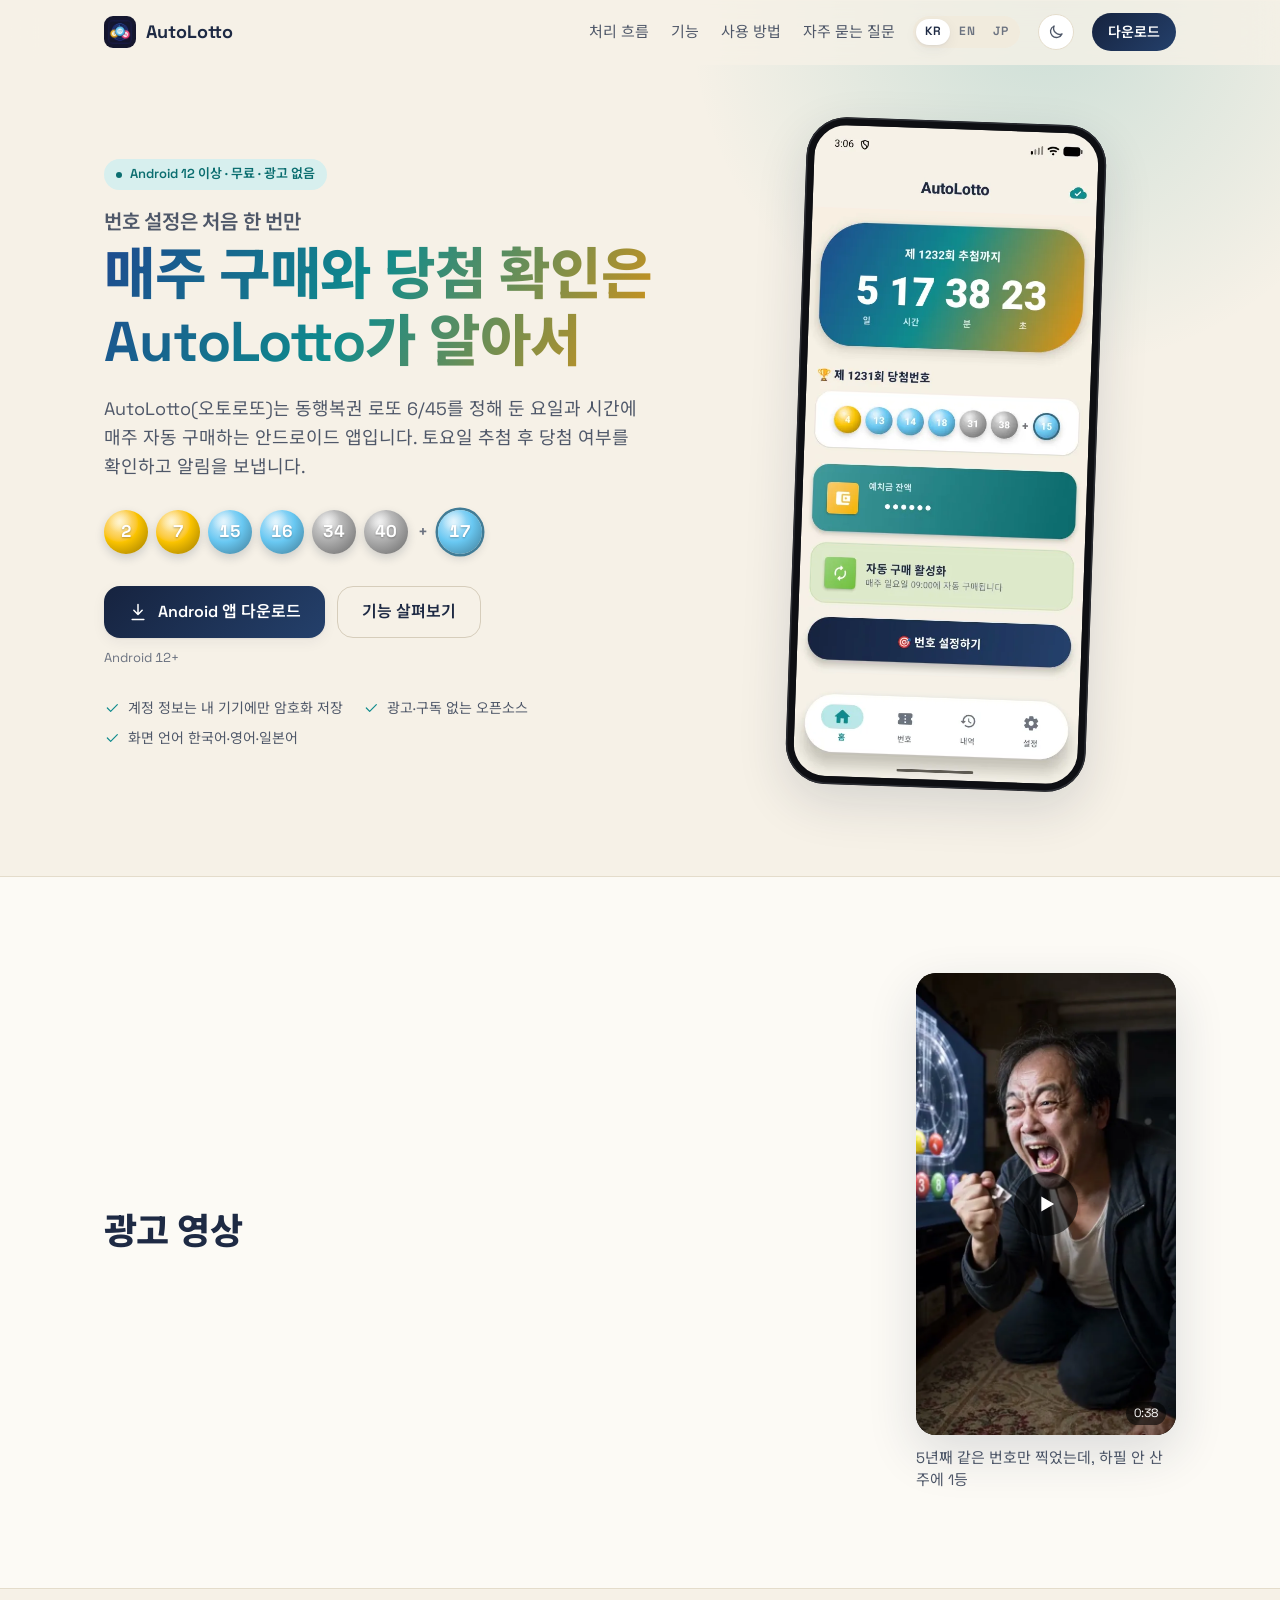
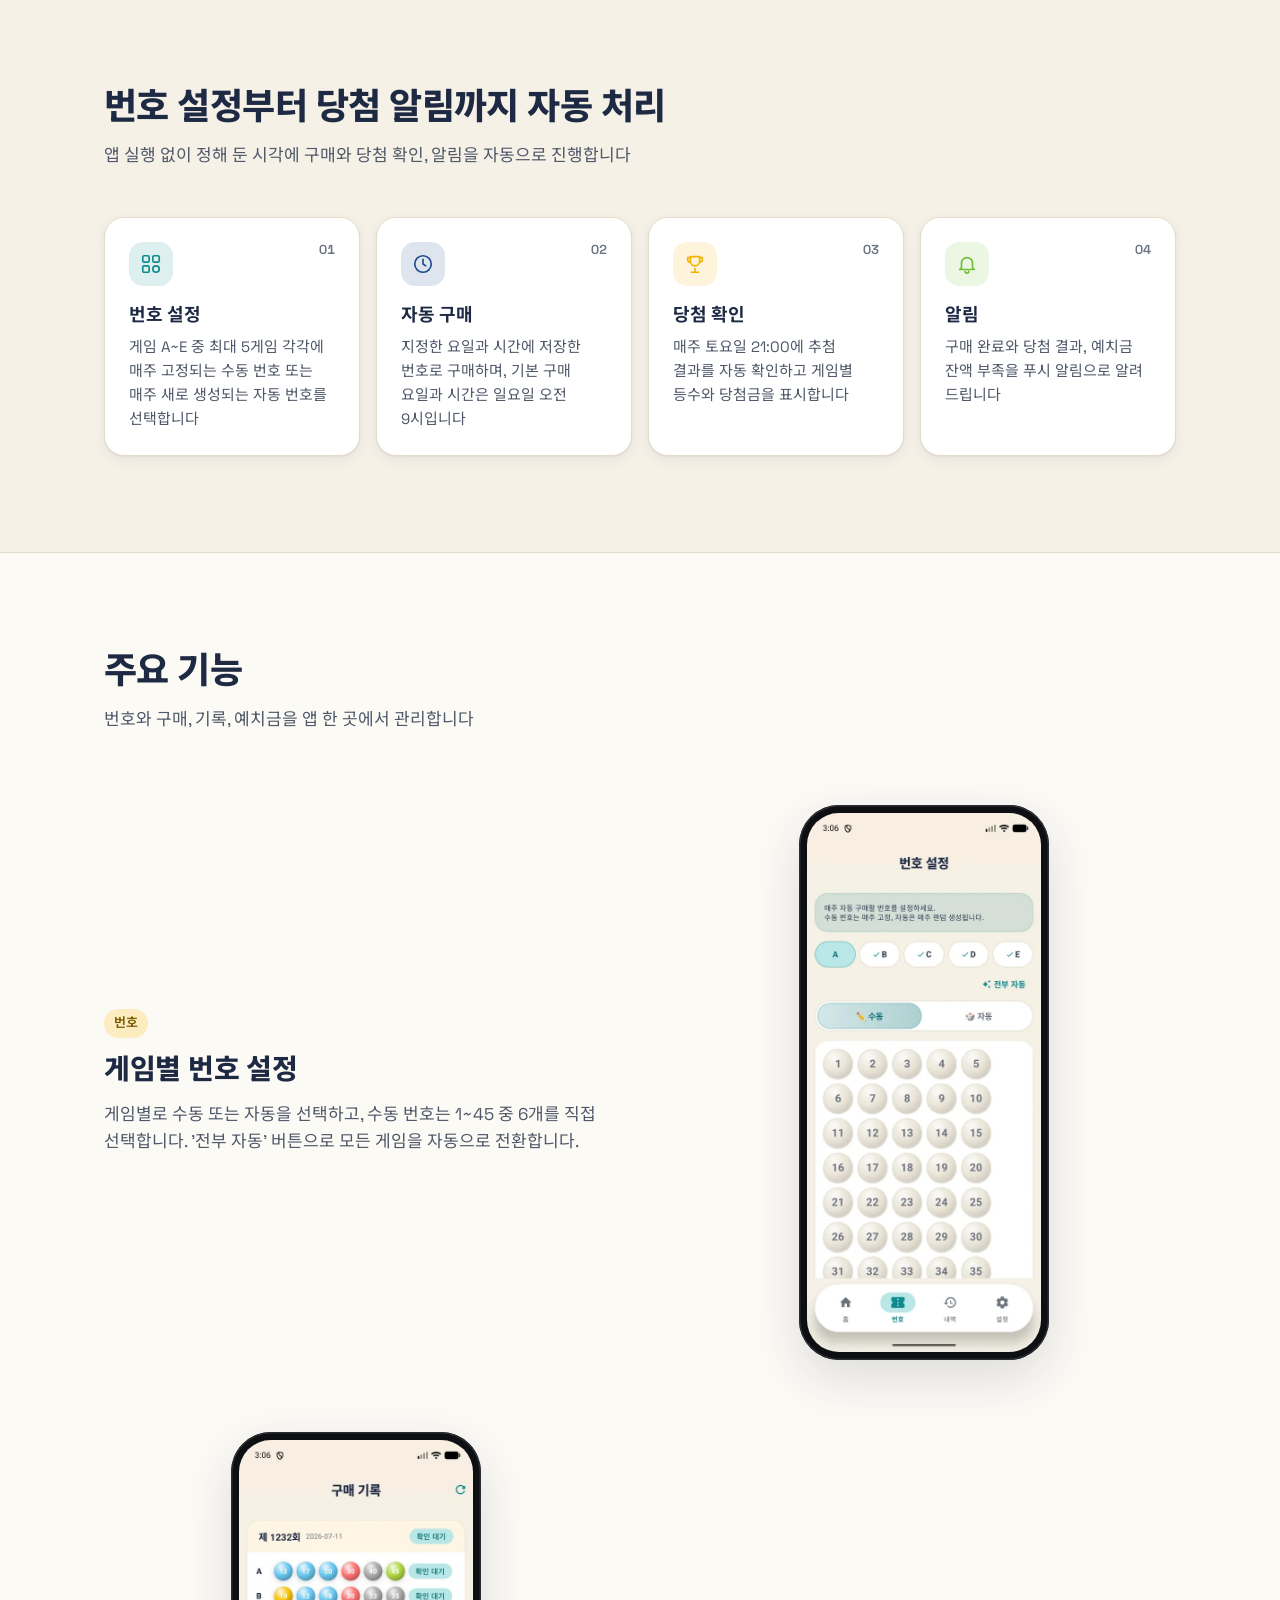
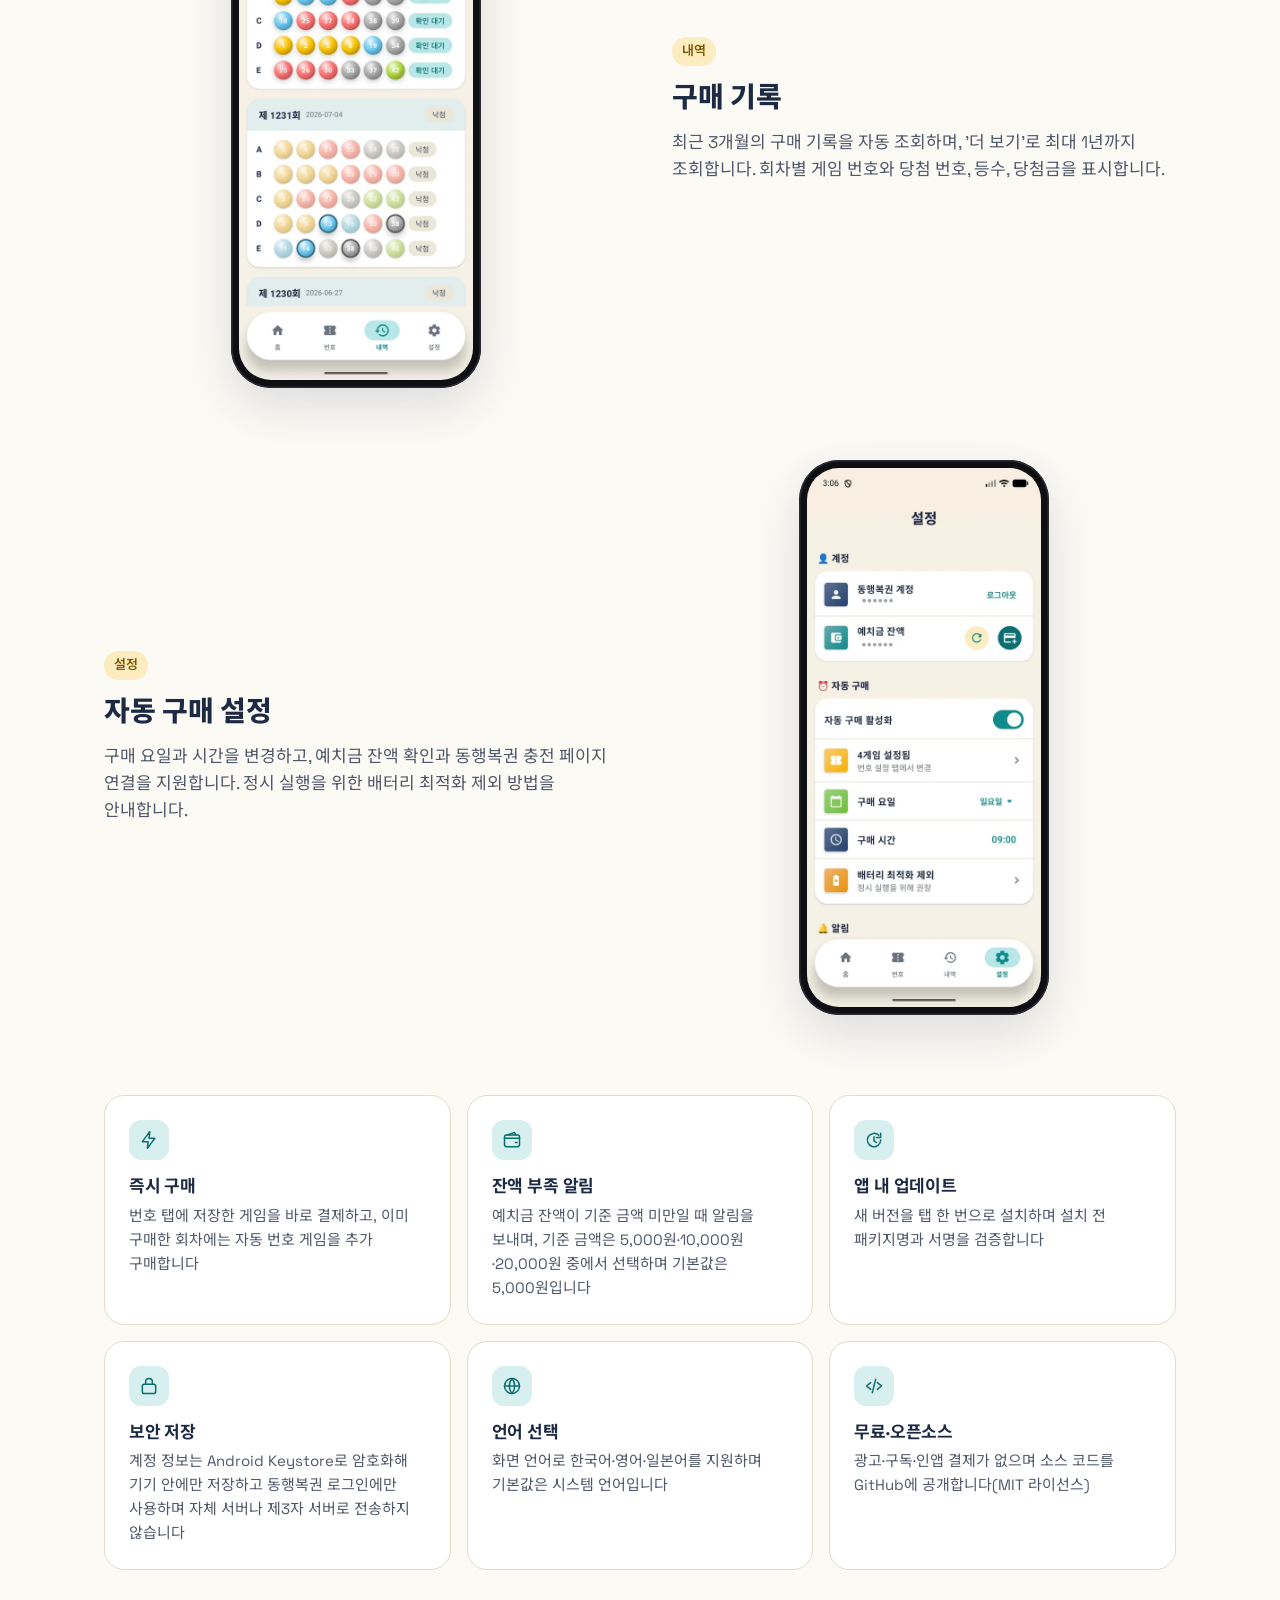
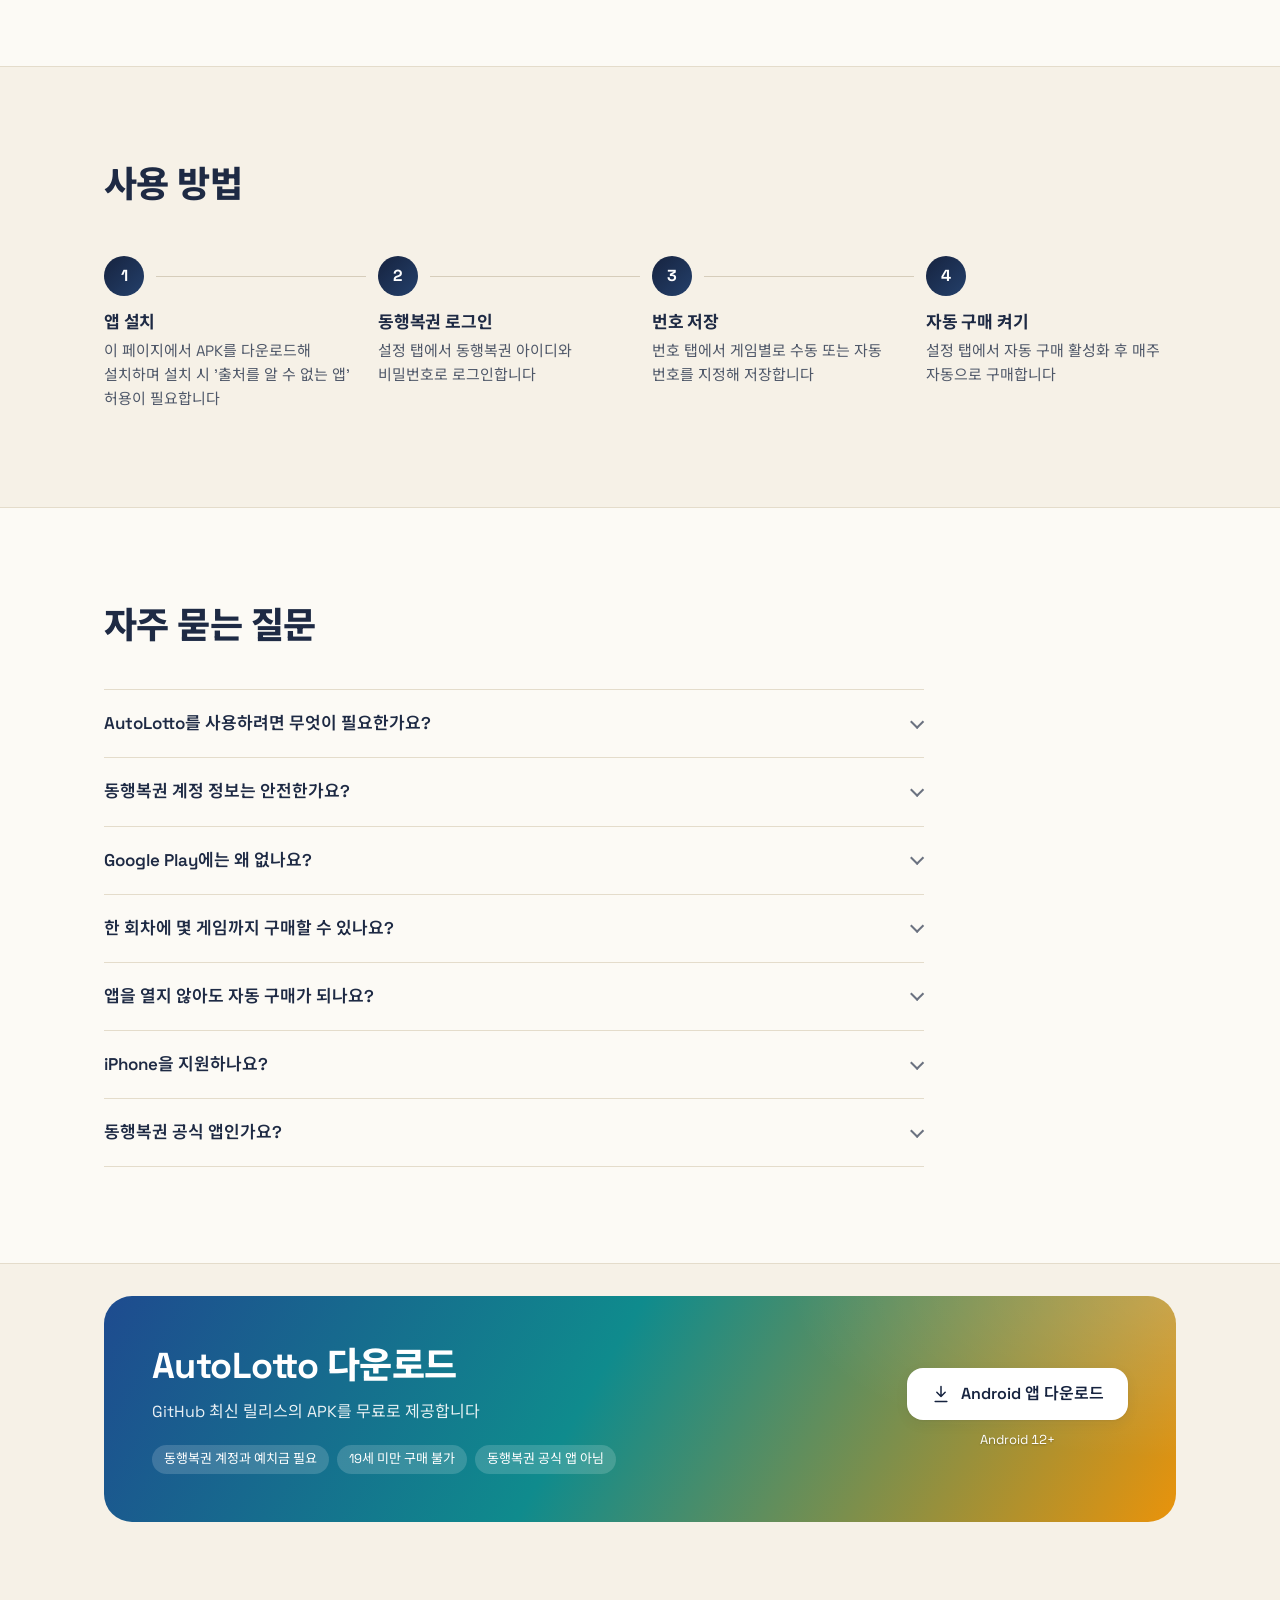
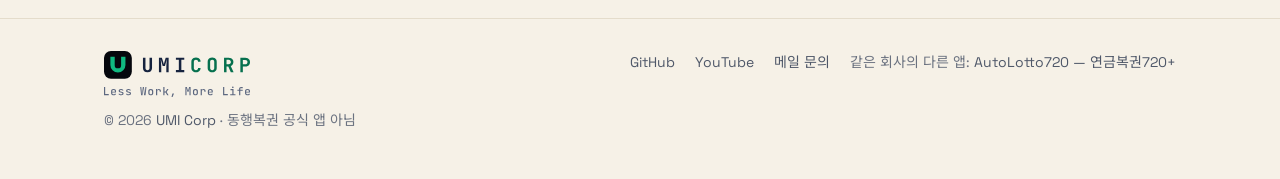
==== site/index.html @ 0e104bf2 "feat(site): 바닥글의 회사 로고를 슬로건이 아래에 있는 조합형으로 바꾼다 Co-Authored-By: Claude Fable 5.2 <noreply@anthropic.co" ====
<!doctype html>
<html lang="ko">
<head>
<meta charset="utf-8">
<meta name="viewport" content="width=device-width, initial-scale=1">
<title>AutoLotto | 로또 6/45 자동 구매·당첨 확인 안드로이드 앱</title>
<meta name="description" content="동행복권 로또 6/45를 지정한 요일과 시간에 매주 자동 구매하고 토요일 추첨 후 당첨 확인과 알림을 제공합니다. 최대 5게임의 번호를 수동·자동으로 설정하며, 계정 정보는 기기에 암호화해 저장합니다. 무료이며 광고가 없는 오픈소스 앱으로 Android 12 이상에서 사용할 수 있습니다">
<meta name="color-scheme" content="light dark">
<meta name="theme-color" media="(prefers-color-scheme: light)" content="#f6f1e7">
<meta name="theme-color" media="(prefers-color-scheme: dark)" content="#15161b">
<link rel="canonical" href="https://autolotto.umicorp.kr/">
<link rel="alternate" hreflang="ko" href="https://autolotto.umicorp.kr/">
<link rel="alternate" hreflang="en" href="https://autolotto.umicorp.kr/en/">
<link rel="alternate" hreflang="ja" href="https://autolotto.umicorp.kr/ja/">
<link rel="alternate" hreflang="x-default" href="https://autolotto.umicorp.kr/">
<meta property="og:locale:alternate" content="en_US">
<meta property="og:locale:alternate" content="ja_JP">
<meta property="og:type" content="website">
<meta property="og:title" content="AutoLotto | 로또 6/45 자동 구매·당첨 확인 안드로이드 앱">
<meta property="og:description" content="동행복권 로또 6/45를 지정한 요일과 시간에 매주 자동 구매하고 토요일 추첨 후 당첨 확인과 알림을 제공합니다. 최대 5게임의 번호를 수동·자동으로 설정하며, 계정 정보는 기기에 암호화해 저장합니다. 무료이며 광고가 없는 오픈소스 앱으로 Android 12 이상에서 사용할 수 있습니다">
<meta property="og:url" content="https://autolotto.umicorp.kr/">
<meta property="og:image" content="https://autolotto.umicorp.kr/assets/og.jpg">
<meta property="og:image:width" content="1200">
<meta property="og:image:height" content="630">
<meta property="og:site_name" content="AutoLotto">
<meta property="og:locale" content="ko_KR">
<meta name="twitter:card" content="summary_large_image">
<link rel="icon" type="image/png" sizes="48x48" href="assets/favicon-48.png">
<link rel="apple-touch-icon" href="assets/apple-touch-icon.png">
<script>
  // 첫 화면부터 테마를 맞춘다: 직접 고른 값 → 시스템 설정
  (function () {
    var t = null;
    try { t = localStorage.getItem('theme'); } catch (e) {}
    document.documentElement.dataset.theme = t || (matchMedia('(prefers-color-scheme: dark)').matches ? 'dark' : 'light');
    document.documentElement.classList.add('js');
  })();
</script>
<script async src="https://www.googletagmanager.com/gtag/js?id=G-Q2ZL599WPJ"></script>
<script>window.dataLayer=window.dataLayer||[];function gtag(){dataLayer.push(arguments);}gtag('js',new Date());gtag('config','G-Q2ZL599WPJ');</script>
<link rel="preload" href="assets/fonts/noto-sans-kr.woff2" as="font" type="font/woff2" crossorigin>
<link rel="preload" href="assets/fonts/space-grotesk.woff2" as="font" type="font/woff2" crossorigin>
<link rel="stylesheet" href="assets/site.css?v=20261111c">
<script defer src="assets/site.js"></script>
<script type="application/ld+json">
{
 "@context": "https://schema.org",
 "@graph": [
  {
   "@type": "Organization",
   "@id": "https://autolotto.umicorp.kr/#org",
   "name": "UMI Corp",
   "url": "https://umicorp.kr",
   "email": "contact@umicorp.kr",
   "sameAs": [
    "https://www.youtube.com/@UmiCorp",
    "https://github.com/umi-corp"
   ]
  },
  {
   "@type": "WebSite",
   "@id": "https://autolotto.umicorp.kr/#site",
   "url": "https://autolotto.umicorp.kr/",
   "name": "AutoLotto",
   "inLanguage": [
    "ko",
    "en",
    "ja"
   ],
   "publisher": {
    "@id": "https://autolotto.umicorp.kr/#org"
   }
  },
  {
   "@type": "MobileApplication",
   "@id": "https://autolotto.umicorp.kr/#app",
   "name": "AutoLotto",
   "alternateName": "오토로또",
   "operatingSystem": "Android 12+",
   "applicationCategory": "UtilitiesApplication",
   "description": "동행복권 로또 6/45를 지정한 요일과 시간에 매주 자동 구매하고 토요일 추첨 후 당첨 확인과 알림을 제공합니다. 최대 5게임의 번호를 수동·자동으로 설정하며, 계정 정보는 기기에 암호화해 저장합니다. 무료이며 광고가 없는 오픈소스 앱으로 Android 12 이상에서 사용할 수 있습니다",
   "url": "https://autolotto.umicorp.kr/",
   "installUrl": "https://github.com/umi-corp/autolotto/releases/latest",
   "downloadUrl": "https://github.com/umi-corp/autolotto/releases/latest",
   "image": "https://autolotto.umicorp.kr/assets/icon-512.png",
   "screenshot": [
    "https://autolotto.umicorp.kr/assets/shots/home.webp",
    "https://autolotto.umicorp.kr/assets/shots/numbers.webp",
    "https://autolotto.umicorp.kr/assets/shots/history.webp",
    "https://autolotto.umicorp.kr/assets/shots/settings.webp"
   ],
   "offers": {
    "@type": "Offer",
    "price": "0",
    "priceCurrency": "KRW"
   },
   "author": {
    "@id": "https://autolotto.umicorp.kr/#org"
   },
   "inLanguage": "ko",
   "license": "https://github.com/umi-corp/autolotto/blob/main/LICENSE",
   "featureList": [
    "자동 구매",
    "당첨 확인",
    "즉시 구매",
    "잔액 부족 알림",
    "구매 기록",
    "보안 저장"
   ]
  },
  {
   "@type": "FAQPage",
   "@id": "https://autolotto.umicorp.kr/#faq",
   "inLanguage": "ko",
   "mainEntity": [
    {
     "@type": "Question",
     "name": "AutoLotto를 사용하려면 무엇이 필요한가요?",
     "acceptedAnswer": {
      "@type": "Answer",
      "text": "동행복권(dhlottery.co.kr) 회원 계정과 구매 금액만큼의 예치금이 필요합니다. 예치금은 동행복권 홈페이지에서 충전하며 앱에서 충전 페이지로 이동할 수 있습니다."
     }
    },
    {
     "@type": "Question",
     "name": "동행복권 계정 정보는 안전한가요?",
     "acceptedAnswer": {
      "@type": "Answer",
      "text": "계정 정보는 Android Keystore로 암호화해 기기 안에만 저장하며 동행복권 로그인에만 사용합니다. 자체 서버는 없습니다. GitHub에 공개된 소스 코드에서 확인할 수 있습니다."
     }
    },
    {
     "@type": "Question",
     "name": "Google Play에는 왜 없나요?",
     "acceptedAnswer": {
      "@type": "Answer",
      "text": "Google Play 도박 정책상 복권 구매 앱을 등록할 수 없습니다. APK는 GitHub 릴리스로 배포하며 새 버전은 앱 안에서 업데이트할 수 있습니다."
     }
    },
    {
     "@type": "Question",
     "name": "한 회차에 몇 게임까지 구매할 수 있나요?",
     "acceptedAnswer": {
      "@type": "Answer",
      "text": "동행복권 온라인 구매 한도는 회차당 5게임(5,000원)입니다. 동행복권 서버가 한도 초과 여부를 판정하며, 초과 시 앱에 동행복권 오류 메시지를 그대로 표시합니다."
     }
    },
    {
     "@type": "Question",
     "name": "앱을 열지 않아도 자동 구매가 되나요?",
     "acceptedAnswer": {
      "@type": "Answer",
      "text": "인터넷 연결 시 앱 실행 없이 지정 시각에 자동 구매합니다. 정시 실행을 위해 배터리 최적화 제외를 권장합니다."
     }
    },
    {
     "@type": "Question",
     "name": "iPhone을 지원하나요?",
     "acceptedAnswer": {
      "@type": "Answer",
      "text": "Android 12 이상 전용이며 iPhone 앱은 없습니다."
     }
    },
    {
     "@type": "Question",
     "name": "동행복권 공식 앱인가요?",
     "acceptedAnswer": {
      "@type": "Answer",
      "text": "UMI Corp에서 개발한 앱으로 동행복권 공식 앱이 아니며, 사용에 따른 책임은 사용자에게 있습니다. 19세 미만은 복권을 구매할 수 없습니다."
     }
    }
   ]
  },
  {
   "@type": "VideoObject",
   "name": "5년째 같은 번호만 찍었는데, 하필 안 산 주에 1등",
   "description": "AutoLotto는 설정 한 번이면 매주 자동으로 구매합니다.",
   "thumbnailUrl": [
    "https://autolotto.umicorp.kr/assets/videos/ep1.webp",
    "https://i.ytimg.com/vi/zzEi7yMfTvY/oardefault.jpg"
   ],
   "uploadDate": "2026-08-04T10:37:48-07:00",
   "duration": "PT38S",
   "contentUrl": "https://www.youtube.com/shorts/zzEi7yMfTvY",
   "embedUrl": "https://www.youtube-nocookie.com/embed/zzEi7yMfTvY",
   "publisher": {
    "@id": "https://autolotto.umicorp.kr/#org"
   }
  }
 ]
}
</script>
</head>
<body>
<a class="skip" href="#main">본문 바로가기</a>
<header class="site-nav">
  <nav class="wrap nav" aria-label="AutoLotto">
    <a class="brand" href=""><img src="assets/icon-160.webp" alt="" width="32" height="32"><span>AutoLotto</span></a>
    <div class="nav-right">
      <div class="nav-links">
        <a href="#flow">처리 흐름</a>
        <a href="#features">기능</a>
        <a href="#how">사용 방법</a>
        <a href="#faq">자주 묻는 질문</a>
      </div>
      <div class="lang-switch" role="group" aria-label="언어"><a href="" lang="ko" hreflang="ko" aria-current="page">KR</a><a href="en/" lang="en" hreflang="en">EN</a><a href="ja/" lang="ja" hreflang="ja">JP</a></div>
      <button class="icon-btn theme-btn" type="button" data-theme-toggle aria-label="밝은 테마·어두운 테마 전환">
        <svg class="moon" viewBox="0 0 24 24" fill="none" stroke="currentColor" stroke-width="1.8" stroke-linecap="round" stroke-linejoin="round" aria-hidden="true"><path d="M20 14.5A8 8 0 0 1 9.5 4a8 8 0 1 0 10.5 10.5z"/></svg>
        <svg class="sun" viewBox="0 0 24 24" fill="none" stroke="currentColor" stroke-width="1.8" stroke-linecap="round" aria-hidden="true"><circle cx="12" cy="12" r="4"/><path d="M12 2v2M12 20v2M2 12h2M20 12h2M4.9 4.9l1.4 1.4M17.7 17.7l1.4 1.4M4.9 19.1l1.4-1.4M17.7 6.3l1.4-1.4"/></svg>
      </button>
      <a class="nav-cta" href="#download">다운로드</a>
    </div>
  </nav>
</header>

<main id="main">
  <section class="hero">
    <div class="wrap hero-grid">
      <div>
        <span class="badge">Android 12 이상 · 무료 · 광고 없음</span>
        <h1 class="headline"><span class="l1">번호 설정은 처음 한 번만</span><span class="l2">매주 구매와 당첨 확인은 AutoLotto가 알아서</span></h1>
        <p class="lead">AutoLotto(오토로또)는 동행복권 로또 6/45를 정해 둔 요일과 시간에 매주 자동 구매하는 안드로이드 앱입니다. 토요일 추첨 후 당첨 여부를 확인하고 알림을 보냅니다.</p>
        <ul class="balls" data-balls aria-hidden="true"><li style="--i:0"><span class="ball" data-b="1">7</span></li><li style="--i:1"><span class="ball" data-b="2">14</span></li><li style="--i:2"><span class="ball" data-b="3">22</span></li><li style="--i:3"><span class="ball" data-b="3">29</span></li><li style="--i:4"><span class="ball" data-b="4">37</span></li><li style="--i:5"><span class="ball" data-b="5">41</span></li><li class="plus" style="--i:6">+</li><li style="--i:7"><span class="ball bonus" data-b="2">16</span></li></ul>
        <div class="hero-actions">
          <div class="hero-dl"><a class="btn btn-cta" href="https://github.com/umi-corp/autolotto/releases/latest" data-apk><svg class="icon" viewBox="0 0 24 24" aria-hidden="true"><path d="M12 3v12M7 10l5 5 5-5M5 21h14"/></svg>Android 앱 다운로드</a><span class="apk-meta" data-apk-meta>Android 12+</span></div>
          <a class="btn btn-ghost" href="#flow">기능 살펴보기</a>
        </div>
        <ul class="points"><li><svg class="icon" viewBox="0 0 24 24" aria-hidden="true"><path d="M5 12l5 5L20 7"/></svg>계정 정보는 내 기기에만 암호화 저장</li><li><svg class="icon" viewBox="0 0 24 24" aria-hidden="true"><path d="M5 12l5 5L20 7"/></svg>광고·구독 없는 오픈소스</li><li><svg class="icon" viewBox="0 0 24 24" aria-hidden="true"><path d="M5 12l5 5L20 7"/></svg>화면 언어 한국어·영어·일본어</li></ul>
      </div>
      <div class="hero-media"><div class="phone"><img src="assets/shots/home.webp" alt="AutoLotto 홈 화면: 다음 회차 추첨까지 남은 시간, 지난 회차 당첨 번호, 예치금 잔액, 자동 구매 상태" width="540" height="1200" fetchpriority="high" decoding="async"></div></div>
    </div>
  </section>

  <section class="band alt" id="video" aria-labelledby="video-title">
    <div class="wrap videos">
      <div>
        <h2 class="band-title" id="video-title">광고 영상</h2>
      </div>
      <ul class="video-list">
        <li>
          <a class="video" href="https://www.youtube.com/shorts/zzEi7yMfTvY" data-yt="zzEi7yMfTvY" data-close="닫기" aria-label="광고 영상 재생: 5년째 같은 번호만 찍었는데, 하필 안 산 주에 1등">
            <img src="assets/videos/ep1.webp" alt="" width="540" height="960" loading="lazy" decoding="async">
            <span class="video-play" aria-hidden="true"><svg viewBox="0 0 24 24"><path d="M8 5.5v13l11-6.5z"/></svg></span>
            <span class="video-len" aria-hidden="true">0:38</span>
          </a>
          <p>5년째 같은 번호만 찍었는데, 하필 안 산 주에 1등</p>
        </li>
      </ul>
    </div>
  </section>

  <section class="band" id="flow" aria-labelledby="flow-title">
    <div class="wrap">
      <h2 class="band-title" id="flow-title">번호 설정부터 당첨 알림까지 자동 처리</h2>
      <p class="band-desc">앱 실행 없이 정해 둔 시각에 구매와 당첨 확인, 알림을 자동으로 진행합니다</p>
      <ol class="stages"><li class="stage"><span class="stage-ic"><svg class="icon" viewBox="0 0 24 24" aria-hidden="true"><rect x="3" y="3" width="7" height="7" rx="1.5"/><rect x="14" y="3" width="7" height="7" rx="1.5"/><rect x="3" y="14" width="7" height="7" rx="1.5"/><circle cx="17.5" cy="17.5" r="3.5"/></svg></span><span class="stage-n">01</span><h3>번호 설정</h3><p>게임 A~E 중 최대 5게임 각각에 매주 고정되는 수동 번호 또는 매주 새로 생성되는 자동 번호를 선택합니다</p></li><li class="stage"><span class="stage-ic"><svg class="icon" viewBox="0 0 24 24" aria-hidden="true"><circle cx="12" cy="12" r="9"/><path d="M12 7v5l3 2"/></svg></span><span class="stage-n">02</span><h3>자동 구매</h3><p>지정한 요일과 시간에 저장한 번호로 구매하며, 기본 구매 요일과 시간은 일요일 오전 9시입니다</p></li><li class="stage"><span class="stage-ic"><svg class="icon" viewBox="0 0 24 24" aria-hidden="true"><path d="M8 21h8M12 17v4M7 4h10v5a5 5 0 0 1-10 0V4z"/><path d="M17 5h3v2a3 3 0 0 1-3 3M7 5H4v2a3 3 0 0 0 3 3"/></svg></span><span class="stage-n">03</span><h3>당첨 확인</h3><p>매주 토요일 21:00에 추첨 결과를 자동 확인하고 게임별 등수와 당첨금을 표시합니다</p></li><li class="stage"><span class="stage-ic"><svg class="icon" viewBox="0 0 24 24" aria-hidden="true"><path d="M6 16V11a6 6 0 0 1 12 0v5l2 2H4l2-2z"/><path d="M10 20a2 2 0 0 0 4 0"/></svg></span><span class="stage-n">04</span><h3>알림</h3><p>구매 완료와 당첨 결과, 예치금 잔액 부족을 푸시 알림으로 알려 드립니다</p></li></ol>
    </div>
  </section>

  <section class="band alt" id="features" aria-labelledby="features-title">
    <div class="wrap">
      <h2 class="band-title" id="features-title">주요 기능</h2>
      <p class="band-desc">번호와 구매, 기록, 예치금을 앱 한 곳에서 관리합니다</p>
      <div class="feature">
        <div>
          <span class="feature-tag">번호</span>
          <h3>게임별 번호 설정</h3>
          <p>게임별로 수동 또는 자동을 선택하고, 수동 번호는 1~45 중 6개를 직접 선택합니다. '전부 자동' 버튼으로 모든 게임을 자동으로 전환합니다.</p>
        </div>
        <div class="feature-media"><div class="phone"><img src="assets/shots/numbers.webp" alt="번호 설정 화면: 게임 A~E 선택, 수동·자동 전환, 1~45 번호 공" width="540" height="1200" loading="lazy" decoding="async"></div></div>
      </div>
      <div class="feature rev">
        <div>
          <span class="feature-tag">내역</span>
          <h3>구매 기록</h3>
          <p>최근 3개월의 구매 기록을 자동 조회하며, '더 보기'로 최대 1년까지 조회합니다. 회차별 게임 번호와 당첨 번호, 등수, 당첨금을 표시합니다.</p>
        </div>
        <div class="feature-media"><div class="phone"><img src="assets/shots/history.webp" alt="구매 기록 화면: 회차별 게임 번호와 당첨 여부" width="540" height="1200" loading="lazy" decoding="async"></div></div>
      </div>
      <div class="feature">
        <div>
          <span class="feature-tag">설정</span>
          <h3>자동 구매 설정</h3>
          <p>구매 요일과 시간을 변경하고, 예치금 잔액 확인과 동행복권 충전 페이지 연결을 지원합니다. 정시 실행을 위한 배터리 최적화 제외 방법을 안내합니다.</p>
        </div>
        <div class="feature-media"><div class="phone"><img src="assets/shots/settings.webp" alt="설정 화면: 동행복권 계정, 예치금 잔액, 자동 구매 요일과 시간" width="540" height="1200" loading="lazy" decoding="async"></div></div>
      </div>
      <ul class="cards"><li class="card"><span class="card-ic"><svg class="icon" viewBox="0 0 24 24" aria-hidden="true"><path d="M13 2L4 14h7l-1 8 9-12h-7l1-8z"/></svg></span><h3>즉시 구매</h3><p>번호 탭에 저장한 게임을 바로 결제하고, 이미 구매한 회차에는 자동 번호 게임을 추가 구매합니다</p></li><li class="card"><span class="card-ic"><svg class="icon" viewBox="0 0 24 24" aria-hidden="true"><rect x="3" y="6" width="18" height="14" rx="2.5"/><path d="M3 10h18M16 15h2"/><path d="M6 6l9-3 1.5 3"/></svg></span><h3>잔액 부족 알림</h3><p>예치금 잔액이 기준 금액 미만일 때 알림을 보내며, 기준 금액은 5,000원·10,000원·20,000원 중에서 선택하며 기본값은 5,000원입니다</p></li><li class="card"><span class="card-ic"><svg class="icon" viewBox="0 0 24 24" aria-hidden="true"><path d="M20 12a8 8 0 1 1-2.3-5.6"/><path d="M20 4v5h-5"/><path d="M12 8v5l3 2"/></svg></span><h3>앱 내 업데이트</h3><p>새 버전을 탭 한 번으로 설치하며 설치 전 패키지명과 서명을 검증합니다</p></li><li class="card"><span class="card-ic"><svg class="icon" viewBox="0 0 24 24" aria-hidden="true"><rect x="4" y="10" width="16" height="11" rx="2.5"/><path d="M8 10V7a4 4 0 0 1 8 0v3"/></svg></span><h3>보안 저장</h3><p>계정 정보는 Android Keystore로 암호화해 기기 안에만 저장하고 동행복권 로그인에만 사용하며 자체 서버나 제3자 서버로 전송하지 않습니다</p></li><li class="card"><span class="card-ic"><svg class="icon" viewBox="0 0 24 24" aria-hidden="true"><circle cx="12" cy="12" r="9"/><path d="M3 12h18M12 3a14 14 0 0 1 0 18M12 3a14 14 0 0 0 0 18"/></svg></span><h3>언어 선택</h3><p>화면 언어로 한국어·영어·일본어를 지원하며 기본값은 시스템 언어입니다</p></li><li class="card"><span class="card-ic"><svg class="icon" viewBox="0 0 24 24" aria-hidden="true"><path d="M8 8l-5 4 5 4M16 8l5 4-5 4M14 4l-4 16"/></svg></span><h3>무료·오픈소스</h3><p>광고·구독·인앱 결제가 없으며 소스 코드를 GitHub에 공개합니다(MIT 라이선스)</p></li></ul>
    </div>
  </section>

  <section class="band" id="how" aria-labelledby="how-title">
    <div class="wrap">
      <h2 class="band-title" id="how-title">사용 방법</h2>
      <ol class="steps"><li class="step" data-n="1"><h3>앱 설치</h3><p>이 페이지에서 APK를 다운로드해 설치하며 설치 시 '출처를 알 수 없는 앱' 허용이 필요합니다</p></li><li class="step" data-n="2"><h3>동행복권 로그인</h3><p>설정 탭에서 동행복권 아이디와 비밀번호로 로그인합니다</p></li><li class="step" data-n="3"><h3>번호 저장</h3><p>번호 탭에서 게임별로 수동 또는 자동 번호를 지정해 저장합니다</p></li><li class="step" data-n="4"><h3>자동 구매 켜기</h3><p>설정 탭에서 자동 구매 활성화 후 매주 자동으로 구매합니다</p></li></ol>
    </div>
  </section>

  <section class="band alt" id="faq" aria-labelledby="faq-title">
    <div class="wrap">
      <h2 class="band-title" id="faq-title">자주 묻는 질문</h2>
      <div class="faq"><details><summary>AutoLotto를 사용하려면 무엇이 필요한가요?</summary><p>동행복권(dhlottery.co.kr) 회원 계정과 구매 금액만큼의 예치금이 필요합니다. 예치금은 동행복권 홈페이지에서 충전하며 앱에서 충전 페이지로 이동할 수 있습니다.</p></details><details><summary>동행복권 계정 정보는 안전한가요?</summary><p>계정 정보는 Android Keystore로 암호화해 기기 안에만 저장하며 동행복권 로그인에만 사용합니다. 자체 서버는 없습니다. GitHub에 공개된 소스 코드에서 확인할 수 있습니다.</p></details><details><summary>Google Play에는 왜 없나요?</summary><p>Google Play 도박 정책상 복권 구매 앱을 등록할 수 없습니다. APK는 GitHub 릴리스로 배포하며 새 버전은 앱 안에서 업데이트할 수 있습니다.</p></details><details><summary>한 회차에 몇 게임까지 구매할 수 있나요?</summary><p>동행복권 온라인 구매 한도는 회차당 5게임(5,000원)입니다. 동행복권 서버가 한도 초과 여부를 판정하며, 초과 시 앱에 동행복권 오류 메시지를 그대로 표시합니다.</p></details><details><summary>앱을 열지 않아도 자동 구매가 되나요?</summary><p>인터넷 연결 시 앱 실행 없이 지정 시각에 자동 구매합니다. 정시 실행을 위해 배터리 최적화 제외를 권장합니다.</p></details><details><summary>iPhone을 지원하나요?</summary><p>Android 12 이상 전용이며 iPhone 앱은 없습니다.</p></details><details><summary>동행복권 공식 앱인가요?</summary><p>UMI Corp에서 개발한 앱으로 동행복권 공식 앱이 아니며, 사용에 따른 책임은 사용자에게 있습니다. 19세 미만은 복권을 구매할 수 없습니다.</p></details></div>
    </div>
  </section>

  <section class="outro" id="download" aria-labelledby="dl-title">
    <div class="wrap">
      <div class="outro-card">
        <div>
          <h2 class="band-title" id="dl-title">AutoLotto 다운로드</h2>
          <p class="outro-desc">GitHub 최신 릴리스의 APK를 무료로 제공합니다</p>
          <ul class="notes"><li>동행복권 계정과 예치금 필요</li><li>19세 미만 구매 불가</li><li>동행복권 공식 앱 아님</li></ul>
        </div>
        <div class="hero-dl"><a class="btn btn-cta" href="https://github.com/umi-corp/autolotto/releases/latest" data-apk><svg class="icon" viewBox="0 0 24 24" aria-hidden="true"><path d="M12 3v12M7 10l5 5 5-5M5 21h14"/></svg>Android 앱 다운로드</a><span class="apk-meta" data-apk-meta>Android 12+</span></div>
      </div>
    </div>
  </section>
</main>
<footer class="site-foot">
  <div class="wrap foot">
    <p><a class="co-logo" href="https://umicorp.kr/" aria-label="UmiCorp — Less Work, More Life"><img class="on-dark" src="assets/umicorp-horizontal-slogan-below-dark.svg" alt="" width="146" height="46" loading="lazy"><img class="on-light" src="assets/umicorp-horizontal-slogan-below-light.svg" alt="" width="146" height="46" loading="lazy"></a>© 2026 <a href="https://umicorp.kr">UMI Corp</a> · 동행복권 공식 앱 아님</p>
    <nav aria-label="UMI Corp">
      <a href="https://github.com/umi-corp/autolotto">GitHub</a>
      <a href="https://www.youtube.com/@UmiCorp">YouTube</a>
      <a href="mailto:contact@umicorp.kr">메일 문의</a>
      <span>같은 회사의 다른 앱: <a href="https://autolotto720.umicorp.kr">AutoLotto720 — 연금복권720+</a></span>
    </nav>
  </div>
</footer>
</body>
</html>
---- site/assets/site.css ----
/* 색은 앱 Lucky Gloss 테마(app/.../ui/theme/Color.kt)에서 옮긴 값 */
@font-face { font-family: "Noto Sans KR"; src: url("fonts/noto-sans-kr.woff2") format("woff2"); font-weight: 400 800; font-display: swap; }
@font-face { font-family: "Noto Sans JP"; src: url("fonts/noto-sans-jp.woff2") format("woff2"); font-weight: 100 900; font-display: swap; }
@font-face { font-family: "Space Grotesk"; src: url("fonts/space-grotesk.woff2") format("woff2"); font-weight: 400 700; font-display: swap; }

:root, [data-theme="light"] {
  --bg: #f6f1e7;
  --surface: #ffffff;
  --surface-low: #fcfaf5;
  --surface-2: #f1ebdd;
  --line: #e4dccb;
  --outline: #d6cdbb;
  --text: #1e2a44;
  --text-2: #4f5869;
  --text-3: #6b7280;
  --primary: #0f8b8d;
  --primary-ink: #0b6e70;
  --primary-soft: #d7efee;
  --gold: #f5b301;
  --gold-soft: #fdecc0;
  --gold-ink: #7a5900;
  --green: #6fbf3b;
  --blue: #1e4b8f;
  --cta: linear-gradient(135deg, var(--navy), #24406b);
  --on-cta: #ffffff;
  --navy: #16233f;
  --hero-grad: linear-gradient(120deg, #1e4b8f, #0f8b8d 45%, #e9930b);
  --headline-grad: var(--hero-grad);
  --shadow-1: 0 1px 2px rgba(30, 42, 68, .06), 0 4px 14px rgba(30, 42, 68, .06);
  --shadow-2: 0 18px 50px rgba(30, 42, 68, .14);
  --nav-bg: rgba(246, 241, 231, .78);
  --scrim: rgba(10, 12, 18, .82);
  --nav-h: 64px;
  color-scheme: light;
}
[data-theme="dark"] {
  --bg: #15161b;
  --surface: #1d1e24;
  --surface-low: #1a1b20;
  --surface-2: #23242b;
  --line: #2e2f36;
  --outline: #4a4a50;
  --text: #ede6d6;
  --text-2: #c7c2b6;
  --text-3: #9d988c;
  --primary: #62d6d6;
  --primary-ink: #62d6d6;
  --primary-soft: rgba(98, 214, 214, .12);
  --gold-soft: rgba(245, 179, 1, .14);
  --gold-ink: #f5c84a;
  --green: #9bd97a;
  --blue: #8db4f0;
  --cta: linear-gradient(135deg, #62d6d6, #3fb8b9);
  --on-cta: #00373a;
  --headline-grad: linear-gradient(120deg, #9cc3ff, #62d6d6 45%, #f5b301);
  --shadow-1: 0 1px 2px rgba(0, 0, 0, .3), 0 4px 14px rgba(0, 0, 0, .25);
  --shadow-2: 0 18px 50px rgba(0, 0, 0, .45);
  --nav-bg: rgba(21, 22, 27, .78);
  color-scheme: dark;
}

*, *::before, *::after { box-sizing: border-box; }
html { scroll-behavior: smooth; scroll-padding-top: calc(var(--nav-h) + 16px); -webkit-text-size-adjust: 100%; }
@media (prefers-reduced-motion: reduce) { html { scroll-behavior: auto; } }
body {
  margin: 0;
  background: var(--bg);
  color: var(--text);
  font-family: "Space Grotesk", "Noto Sans KR", "Apple SD Gothic Neo", "Malgun Gothic", sans-serif;
  font-size: 16px;
  line-height: 1.6;
  word-break: keep-all;
  overflow-wrap: break-word;
  -webkit-font-smoothing: antialiased;
}
/* 일본어 페이지는 한국어 글꼴 대신 Noto Sans JP */
[lang="ja"], [lang="ja"] body { font-family: "Space Grotesk", "Noto Sans JP", "Hiragino Kaku Gothic ProN", "Yu Gothic", sans-serif; word-break: normal; line-break: strict; }
img { display: block; max-width: 100%; }
a { color: var(--primary-ink); }
h1, h2, h3 { margin: 0; line-height: 1.25; letter-spacing: -.01em; }
p { margin: 0; }
.skip { position: absolute; left: 16px; top: -60px; z-index: 300; padding: 8px 14px; border-radius: 8px; background: var(--text); color: var(--bg); }
.skip:focus { top: 12px; }
:focus-visible { outline: 2px solid var(--primary); outline-offset: 3px; }
.wrap { width: 100%; max-width: 1120px; margin: 0 auto; padding: 0 24px; }
@media (max-width: 600px) { .wrap { padding: 0 16px; } }

/* ───────── 내비 ───────── */
.site-nav { position: sticky; top: 0; z-index: 100; background: var(--nav-bg); backdrop-filter: blur(16px); -webkit-backdrop-filter: blur(16px); border-bottom: 1px solid transparent; transition: border-color .2s; }
.site-nav.scrolled { border-bottom-color: var(--line); }
.nav { display: flex; align-items: center; justify-content: space-between; gap: 16px; height: var(--nav-h); }
.brand { display: inline-flex; align-items: center; gap: 10px; color: var(--text); font-weight: 700; font-size: 18px; text-decoration: none; }
.brand img { width: 32px; height: 32px; border-radius: 9px; }
.nav-right { display: flex; align-items: center; gap: 18px; }
.nav-links { display: flex; gap: 22px; }
.nav-links a { color: var(--text-2); font-size: 15px; text-decoration: none; }
.nav-links a:hover { color: var(--text); }
.lang-switch { display: inline-flex; padding: 3px; border-radius: 999px; background: var(--surface-2); }
.lang-switch a { padding: 3px 9px; border-radius: 999px; color: var(--text-3); font-size: 12px; font-weight: 600; letter-spacing: .04em; text-decoration: none; }
.lang-switch a[aria-current] { background: var(--surface); color: var(--text); box-shadow: var(--shadow-1); }
.icon-btn { display: inline-grid; place-items: center; width: 36px; height: 36px; padding: 0; border: 1px solid var(--line); border-radius: 50%; background: var(--surface); color: var(--text-2); cursor: pointer; }
.icon-btn svg { width: 18px; height: 18px; }
.icon { fill: none; stroke: currentColor; stroke-width: 1.8; stroke-linecap: round; stroke-linejoin: round; }
[data-theme="light"] .theme-btn .sun, [data-theme="dark"] .theme-btn .moon { display: none; }
.nav-cta { padding: 8px 16px; border-radius: 999px; background: var(--cta); color: var(--on-cta); font-size: 14px; font-weight: 600; text-decoration: none; white-space: nowrap; }
@media (max-width: 900px) { .nav-links { display: none; } }
@media (max-width: 420px) { .nav-right { gap: 10px; } .nav-cta { padding: 7px 12px; } .brand span { display: none; } }

/* ───────── 버튼 ───────── */
.btn { display: inline-flex; align-items: center; justify-content: center; gap: 10px; min-height: 52px; padding: 0 24px; border-radius: 16px; font-size: 16px; font-weight: 600; text-decoration: none; transition: transform .15s, box-shadow .15s; }
.btn svg { width: 20px; height: 20px; flex: none; }
.btn-cta { background: var(--cta); color: var(--on-cta); box-shadow: var(--shadow-1); }
.btn-cta:hover { transform: translateY(-1px); box-shadow: var(--shadow-2); }
.btn-ghost { border: 1px solid var(--outline); color: var(--text); background: transparent; }
.btn-ghost:hover { background: var(--surface-2); }
.apk-meta { margin-top: 10px; color: var(--text-3); font-size: 13px; font-variant-numeric: tabular-nums; }

/* ───────── 로또 공 (앱 LottoBall: 좌상단 하이라이트 → 본색 → 아래 림) ───────── */
.ball {
  --c: #fbc400;
  display: inline-grid;
  place-items: center;
  width: 44px;
  height: 44px;
  border-radius: 50%;
  color: #fff;
  font-weight: 700;
  font-size: 17px;
  font-variant-numeric: tabular-nums;
  text-shadow: 0 1px 2px rgba(0, 0, 0, .28);
  background:
    radial-gradient(circle at 36% 24%, rgba(255, 255, 255, .55), transparent 28%),
    radial-gradient(circle at 35% 30%, color-mix(in srgb, var(--c), #fff 65%), var(--c) 45%, color-mix(in srgb, var(--c), #000 28%) 85%);
  box-shadow: 0 4px 10px rgba(30, 42, 68, .18);
}
/* 번호대 색은 앱 ballColor(UiHelpers.kt)와 같다 */
.ball[data-b="2"] { --c: #69c8f2; }
.ball[data-b="3"] { --c: #ff7272; }
.ball[data-b="4"] { --c: #aaaaaa; }
.ball[data-b="5"] { --c: #b0d840; }
.balls { display: flex; flex-wrap: wrap; align-items: center; gap: 8px; margin: 28px 0 32px; padding: 0; list-style: none; }
.balls .plus { color: var(--text-3); font-weight: 600; margin: 0 2px; }
@media (max-width: 420px) { .balls { gap: 6px; } .ball { width: 38px; height: 38px; font-size: 15px; } }
.balls .bonus { box-shadow: 0 0 0 2.5px color-mix(in srgb, var(--c), #000 38%), 0 4px 10px rgba(30, 42, 68, .18); }
@keyframes drop { from { opacity: 0; transform: translateY(-14px) scale(.9); } to { opacity: 1; transform: none; } }
.js .balls li { animation: drop .5s cubic-bezier(.2, .8, .2, 1.2) backwards; animation-delay: calc(var(--i) * 70ms + 150ms); }
@media (prefers-reduced-motion: reduce) { .js .balls li { animation: none; } }

/* ───────── 첫 화면 ───────── */
/* 내비 밑까지 배경 빛이 이어지게 내비 높이만큼 위로 겹친다 */
.hero { position: relative; margin-top: calc(-1 * var(--nav-h)); padding: calc(var(--nav-h) + 56px) 0 88px; overflow: hidden; }
.hero::before { content: ""; position: absolute; inset: -40% -10% auto auto; width: 720px; height: 720px; border-radius: 50%; background: radial-gradient(closest-side, color-mix(in srgb, var(--primary), transparent 82%), transparent); pointer-events: none; }
.hero-grid { position: relative; display: grid; grid-template-columns: minmax(0, 1.1fr) minmax(0, .9fr); gap: 48px; align-items: center; }
.badge { display: inline-flex; align-items: center; gap: 8px; padding: 5px 12px; border-radius: 999px; background: var(--primary-soft); color: var(--primary-ink); font-size: 13px; font-weight: 600; }
.badge::before { content: ""; width: 6px; height: 6px; border-radius: 50%; background: currentColor; }
.headline { margin-top: 20px; }
.headline .l1 { display: block; color: var(--text-2); font-size: 20px; font-weight: 600; }
.headline .l2 { display: block; margin-top: 6px; font-size: clamp(34px, 5.2vw, 56px); font-weight: 800; letter-spacing: -.02em; line-height: 1.2; background: var(--headline-grad); -webkit-background-clip: text; background-clip: text; color: transparent; }
.lead { margin-top: 20px; max-width: 34em; color: var(--text-2); font-size: 18px; }
.hero-actions { display: flex; flex-wrap: wrap; align-items: flex-start; gap: 12px; }
.hero-dl { display: flex; flex-direction: column; }
.points { display: flex; flex-wrap: wrap; gap: 8px 20px; margin: 28px 0 0; padding: 0; list-style: none; color: var(--text-2); font-size: 14px; }
.points li { display: inline-flex; align-items: center; gap: 8px; }
.points svg { width: 16px; height: 16px; color: var(--primary); flex: none; }
.hero-media, .feature-media { display: flex; justify-content: center; }

/* 휴대폰 틀 */
.phone { width: var(--w, 280px); aspect-ratio: 1080 / 2400; padding: 8px; border-radius: 40px; background: #0e0f13; box-shadow: var(--shadow-2), inset 0 0 0 1.5px #2b2d33; }
.phone img { width: 100%; height: 100%; border-radius: 32px; object-fit: cover; }
.hero .phone { --w: 300px; transform: rotate(2deg); }
@media (max-width: 900px) {
  .hero { padding: calc(var(--nav-h) + 32px) 0 64px; }
  .hero-grid { grid-template-columns: minmax(0, 1fr); }
  .hero .phone { --w: 240px; transform: none; }
}

/* ───────── 공통 섹션 ───────── */
.band { padding: 96px 0; }
.band.alt { background: var(--surface-low); border-block: 1px solid var(--line); }
.band-title { font-size: clamp(26px, 3.4vw, 36px); font-weight: 800; letter-spacing: -.015em; }
.band-desc { margin-top: 12px; max-width: 40em; color: var(--text-2); font-size: 17px; }
@media (max-width: 600px) { .band { padding: 64px 0; } }

/* 광고 영상: 누르기 전에는 표지 이미지만, 누르면 YouTube 플레이어로 바뀐다 */
.videos { display: grid; grid-template-columns: minmax(0, 1fr) 260px; gap: 48px; align-items: center; }
.video-list { margin: 0; padding: 0; list-style: none; }
.video { position: relative; display: block; width: 100%; aspect-ratio: 9 / 16; overflow: hidden; border-radius: 20px; background: #000; box-shadow: var(--shadow-2); -webkit-tap-highlight-color: transparent; }
.video img { width: 100%; height: 100%; object-fit: cover; }
.video-play { position: absolute; inset: 0; width: 64px; height: 64px; margin: auto; display: grid; place-items: center; border-radius: 50%; background: rgba(0, 0, 0, .6); color: #fff; transition: transform .2s; }
.video-play svg { width: 28px; height: 28px; fill: currentColor; }
.video:hover .video-play { transform: scale(1.08); }
.video-len { position: absolute; right: 10px; bottom: 10px; padding: 2px 8px; border-radius: 999px; background: rgba(0, 0, 0, .6); color: #fff; font-size: 12px; font-variant-numeric: tabular-nums; }
.video-list p { margin-top: 12px; color: var(--text-2); font-size: 15px; line-height: 1.5; }
.video-open { overflow: hidden; }
.video-shade { position: fixed; inset: 0; z-index: 400; background: var(--scrim); }
.video-pop { position: fixed; z-index: 401; overflow: hidden; border-radius: 20px; background: #000; }
.video-pop img, .video-pop iframe { position: absolute; inset: 0; width: 100%; height: 100%; object-fit: cover; border: 0; }
.video-close { position: fixed; top: 16px; right: 16px; z-index: 402; width: 44px; height: 44px; display: grid; place-items: center; border: 0; border-radius: 50%; background: rgba(255, 255, 255, .14); color: #fff; cursor: pointer; }
.video-close svg { width: 22px; height: 22px; fill: none; stroke: currentColor; stroke-width: 2; stroke-linecap: round; }
@media (max-width: 760px) {
  .videos { grid-template-columns: minmax(0, 1fr); gap: 28px; }
  .video-list { max-width: 260px; }
}

/* 처리 흐름 4단계 */
.stages { display: grid; grid-template-columns: repeat(4, minmax(0, 1fr)); gap: 16px; margin: 48px 0 0; padding: 0; list-style: none; }
.stage { --c: var(--primary); position: relative; padding: 24px; border: 1px solid var(--line); border-radius: 20px; background: var(--surface); box-shadow: var(--shadow-1); }
.stage:nth-child(2) { --c: var(--blue); }
.stage:nth-child(3) { --c: var(--gold); }
.stage:nth-child(4) { --c: var(--green); }
.stage-ic { display: grid; place-items: center; width: 44px; height: 44px; border-radius: 14px; background: color-mix(in srgb, var(--c), transparent 86%); color: var(--c); }
.stage-ic svg { width: 22px; height: 22px; }
.stage-n { position: absolute; top: 22px; right: 24px; color: var(--text-3); font-size: 13px; font-weight: 600; font-variant-numeric: tabular-nums; }
.stage h3 { margin-top: 18px; font-size: 18px; }
.stage p, .card p, .step p { margin-top: 6px; color: var(--text-2); font-size: 15px; }
.stage p { margin-top: 8px; }
@media (max-width: 960px) { .stages { grid-template-columns: repeat(2, minmax(0, 1fr)); } }
@media (max-width: 560px) { .stages { grid-template-columns: minmax(0, 1fr); } }

/* 기능: 화면 + 설명 줄 */
.feature { display: grid; grid-template-columns: minmax(0, 1fr) minmax(0, 1fr); gap: 64px; align-items: center; margin-top: 72px; }
.feature.rev .feature-media { order: -1; }
.feature-media .phone { --w: 250px; }
.feature-tag { display: inline-block; padding: 4px 10px; border-radius: 999px; background: var(--gold-soft); color: var(--gold-ink); font-size: 13px; font-weight: 600; }
.feature h3 { margin-top: 14px; font-size: clamp(22px, 2.6vw, 28px); font-weight: 800; }
.feature p { margin-top: 14px; color: var(--text-2); font-size: 17px; }
@media (max-width: 860px) {
  .feature { grid-template-columns: minmax(0, 1fr); gap: 32px; margin-top: 64px; }
  .feature.rev .feature-media { order: 0; }
  .feature-media .phone { --w: 220px; }
}

/* 기능 카드 */
.cards { display: grid; grid-template-columns: repeat(3, minmax(0, 1fr)); gap: 16px; margin: 80px 0 0; padding: 0; list-style: none; }
.card { padding: 24px; border: 1px solid var(--line); border-radius: 20px; background: var(--surface); }
.card-ic { display: grid; place-items: center; width: 40px; height: 40px; border-radius: 12px; background: var(--primary-soft); color: var(--primary-ink); }
.card-ic svg { width: 20px; height: 20px; }
.card h3 { margin-top: 16px; font-size: 17px; }
@media (max-width: 900px) { .cards { grid-template-columns: repeat(2, minmax(0, 1fr)); } }
@media (max-width: 560px) { .cards { grid-template-columns: minmax(0, 1fr); } }

/* 사용 방법 */
.steps { display: grid; grid-template-columns: repeat(4, minmax(0, 1fr)); gap: 24px; margin: 48px 0 0; padding: 0; list-style: none; }
.step { position: relative; padding-top: 56px; }
.step::before { content: attr(data-n); position: absolute; top: 0; left: 0; display: grid; place-items: center; width: 40px; height: 40px; border-radius: 50%; background: var(--cta); color: var(--on-cta); font-weight: 700; }
.step:not(:last-child)::after { content: ""; position: absolute; top: 20px; left: 52px; right: -12px; height: 1px; background: var(--outline); }
.step h3 { font-size: 17px; }
@media (max-width: 860px) {
  .steps { grid-template-columns: minmax(0, 1fr); gap: 0; }
  .step { padding: 0 0 28px 60px; min-height: 68px; }
  .step:not(:last-child)::after { top: 48px; bottom: 6px; left: 20px; right: auto; width: 1px; height: auto; }
}

/* 자주 묻는 질문 */
.faq { max-width: 820px; margin: 40px 0 0; }
.faq details { border-top: 1px solid var(--line); }
.faq details:last-child { border-bottom: 1px solid var(--line); }
.faq summary { display: flex; align-items: center; justify-content: space-between; gap: 16px; padding: 20px 0; font-size: 17px; font-weight: 600; cursor: pointer; list-style: none; }
.faq summary::-webkit-details-marker { display: none; }
.faq summary::after { content: ""; flex: none; width: 10px; height: 10px; margin-right: 4px; border-right: 2px solid var(--text-3); border-bottom: 2px solid var(--text-3); transform: rotate(45deg) translateY(-3px); transition: transform .2s; }
.faq details[open] summary::after { transform: rotate(-135deg) translateY(-3px); }
.faq details p { padding: 0 0 22px; color: var(--text-2); }

/* 다운로드 */
.outro { padding: 32px 0 96px; }
.outro-card { display: grid; grid-template-columns: minmax(0, 1fr) auto; gap: 32px; align-items: center; padding: 48px; border-radius: 28px; background: radial-gradient(60% 120% at 100% 0%, rgba(255, 255, 255, .18), transparent 60%), var(--hero-grad); color: #fff; }
.outro-desc { margin-top: 10px; opacity: .9; }
.notes { display: flex; flex-wrap: wrap; gap: 8px; margin: 20px 0 0; padding: 0; list-style: none; }
.notes li { padding: 4px 12px; border-radius: 999px; background: rgba(255, 255, 255, .16); font-size: 13px; }
.outro .btn { background: #fff; color: var(--navy); }
.outro .apk-meta { color: #fff; text-align: center; text-shadow: 0 1px 2px rgba(0, 0, 0, .25); }
@media (max-width: 760px) {
  .outro-card { grid-template-columns: minmax(0, 1fr); padding: 32px 24px; }
}

/* 푸터 */
.site-foot { padding: 32px 0 48px; border-top: 1px solid var(--line); color: var(--text-3); font-size: 14px; }
.foot { display: flex; flex-wrap: wrap; justify-content: space-between; gap: 12px 24px; }
.foot nav { display: flex; flex-wrap: wrap; gap: 8px 20px; }
.foot a { color: var(--text-2); text-decoration: none; }
.foot a:hover { color: var(--text); text-decoration: underline; }
/* 회사 로고: 슬로건이 아래에 있는 조합형, 타일 높이 28px(전체 높이 46px) */
.co-logo { display: block; width: fit-content; margin-bottom: 12px; border-radius: 6px; }
.co-logo img { display: block; width: auto; height: 46px; }
.co-logo .on-dark, [data-theme="dark"] .co-logo .on-light { display: none; }
[data-theme="dark"] .co-logo .on-dark { display: block; }

/* 404 */
.nf { min-height: 100vh; display: grid; place-items: center; text-align: center; padding: 48px 16px; }
.nf h1 { margin-top: 24px; font-size: 32px; font-weight: 800; }
.nf p { margin: 12px 0 28px; color: var(--text-2); }
.nf .balls { justify-content: center; margin: 0; }
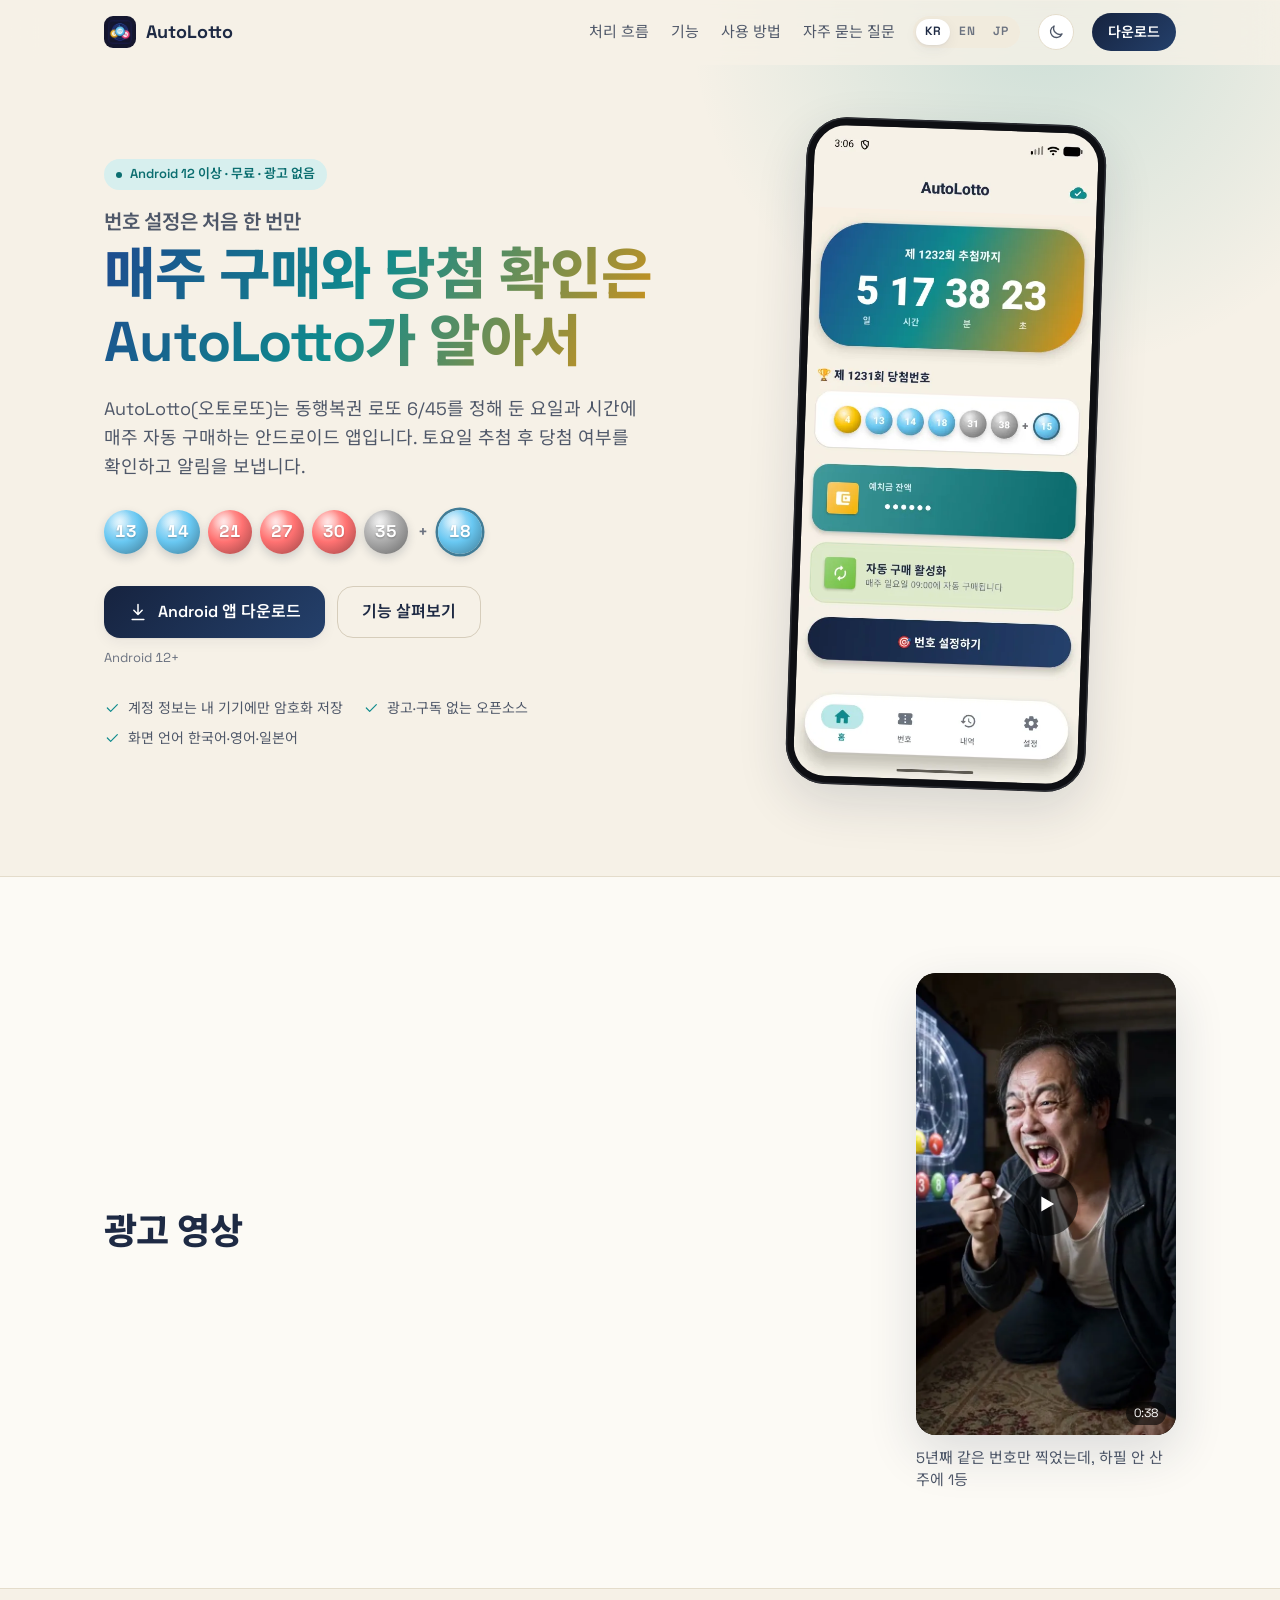
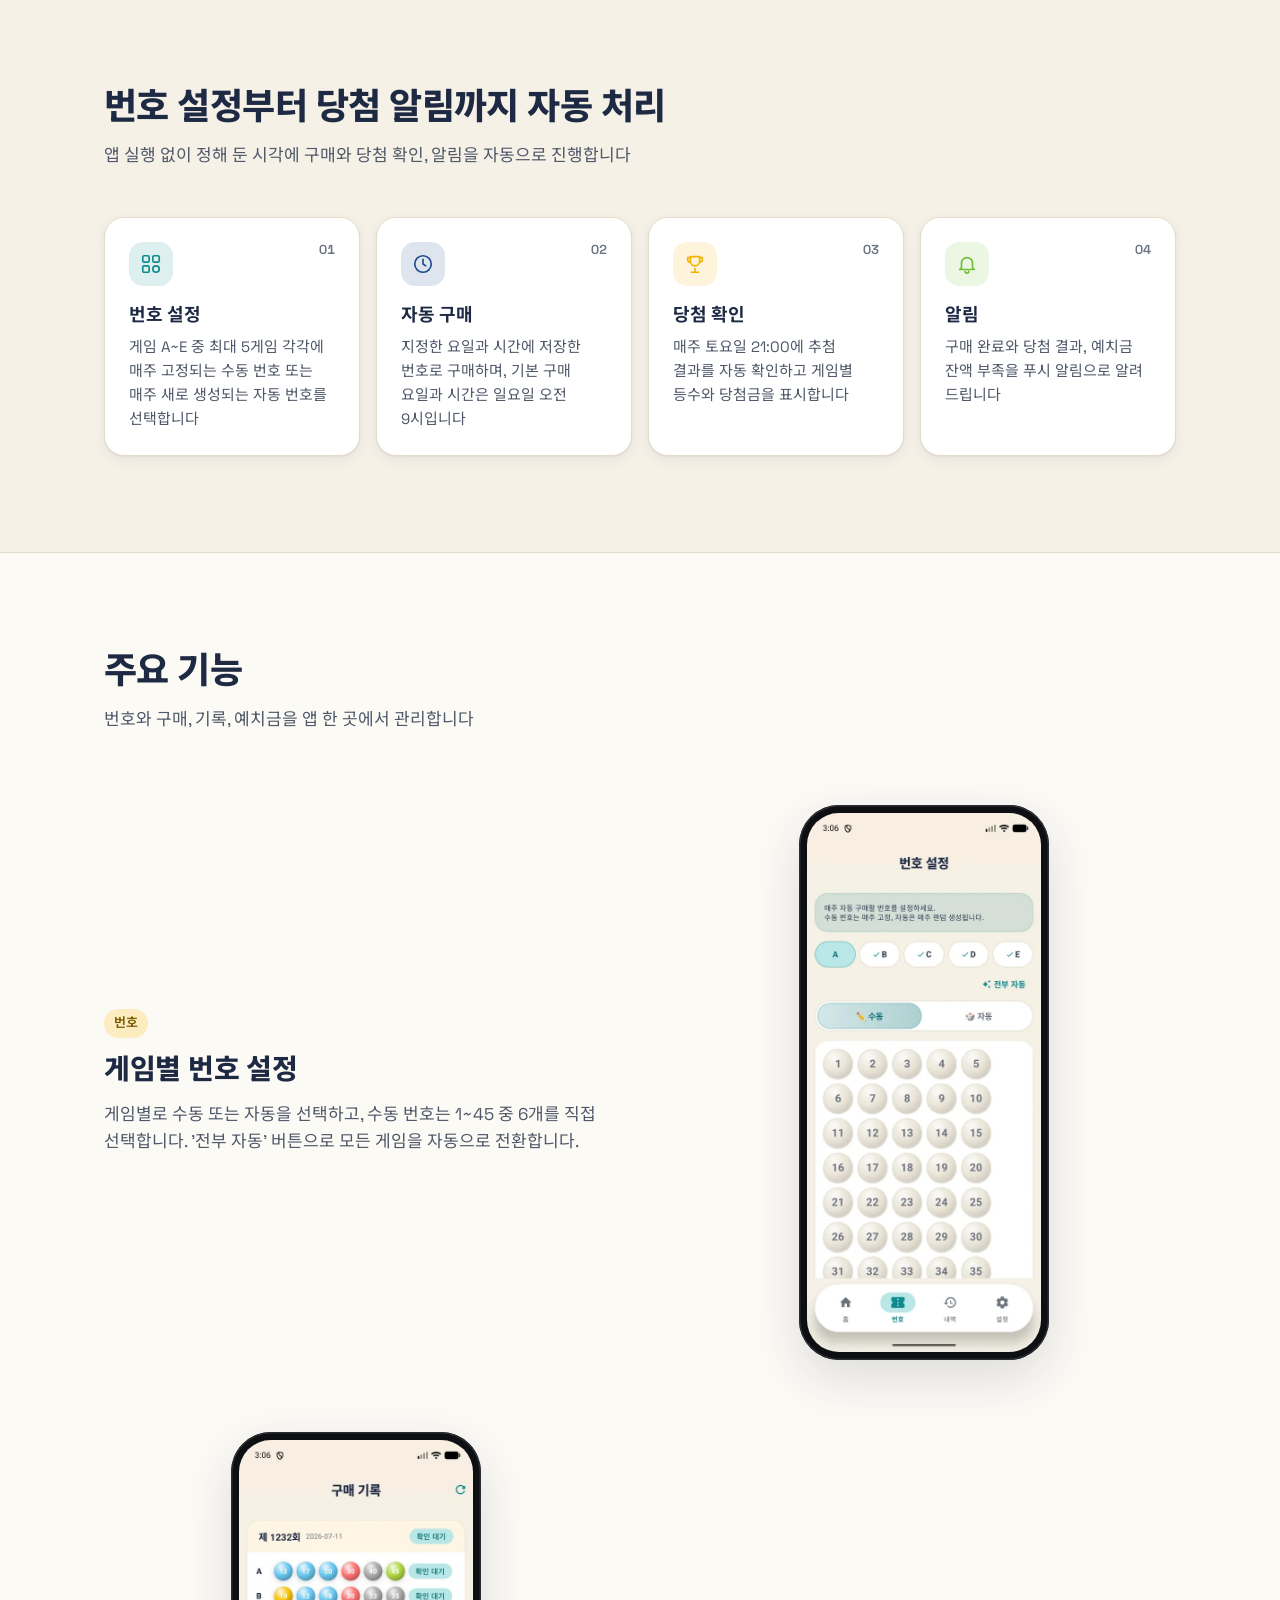
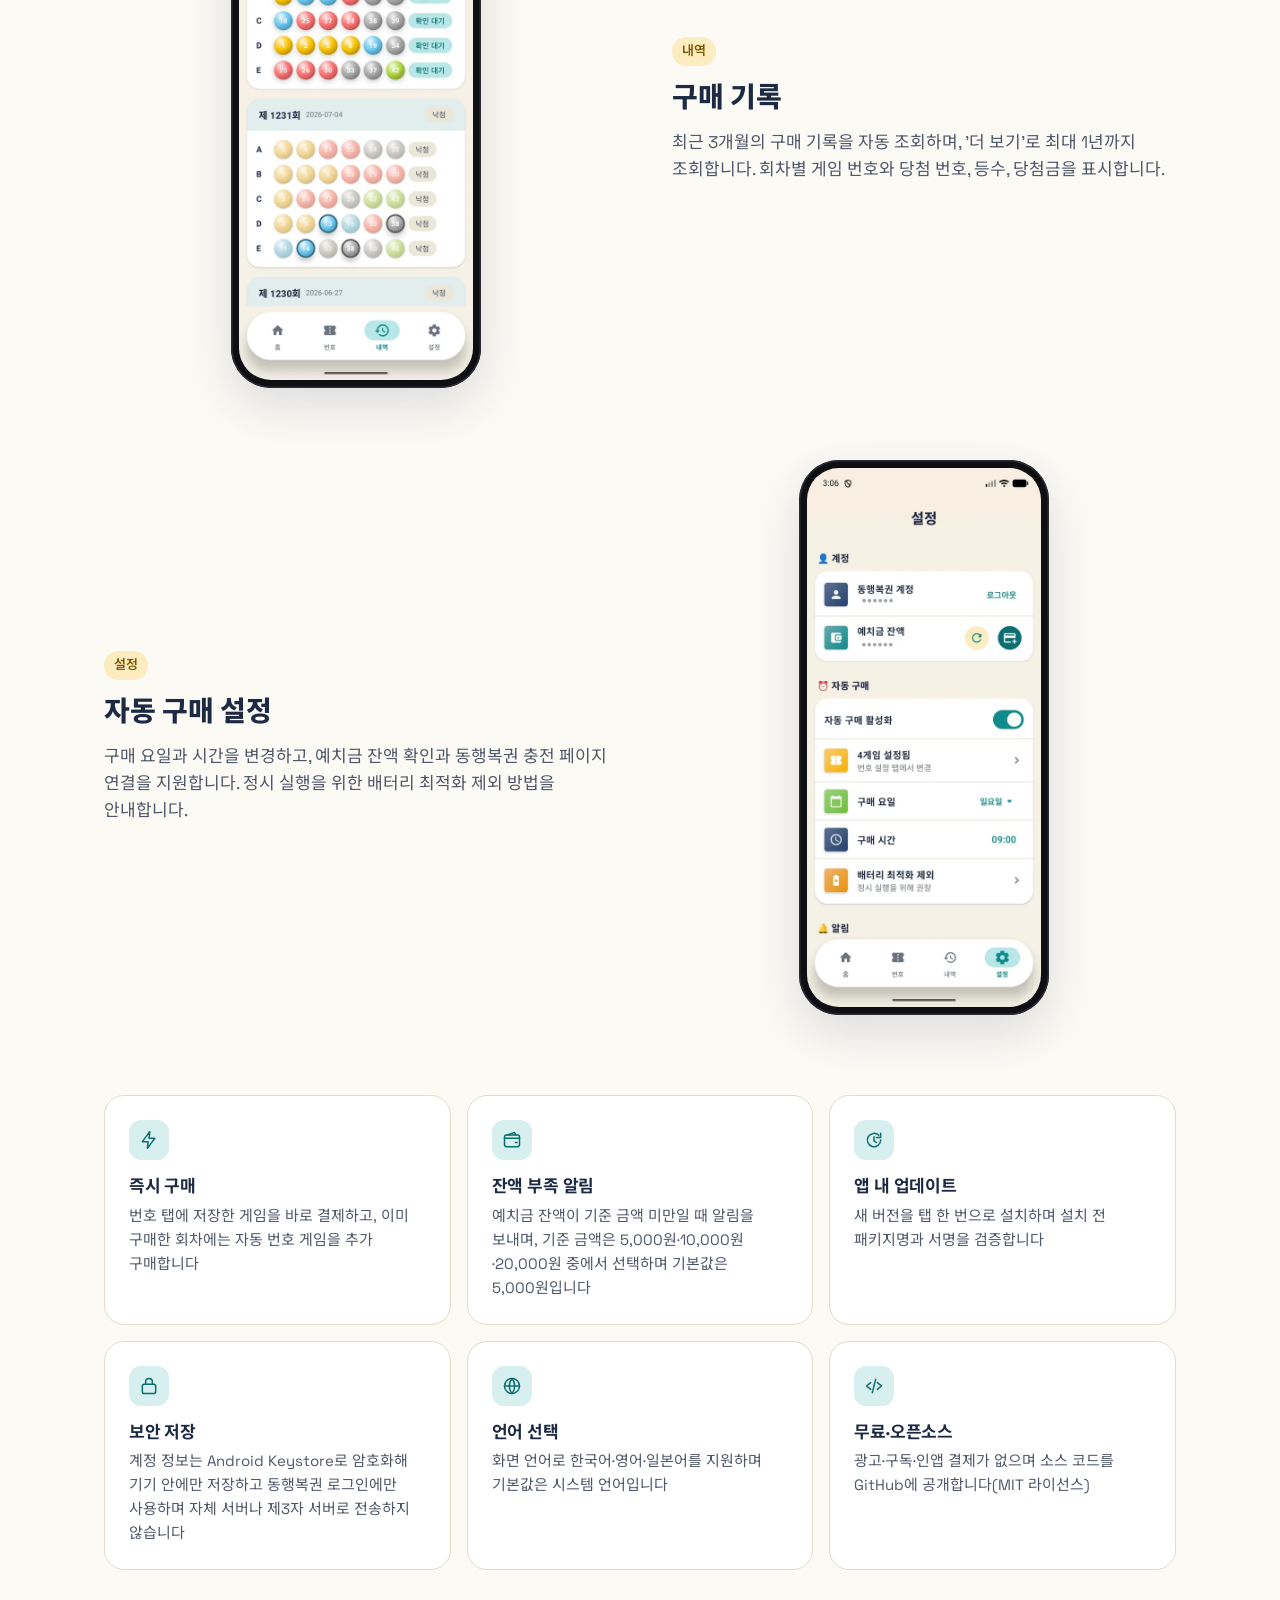
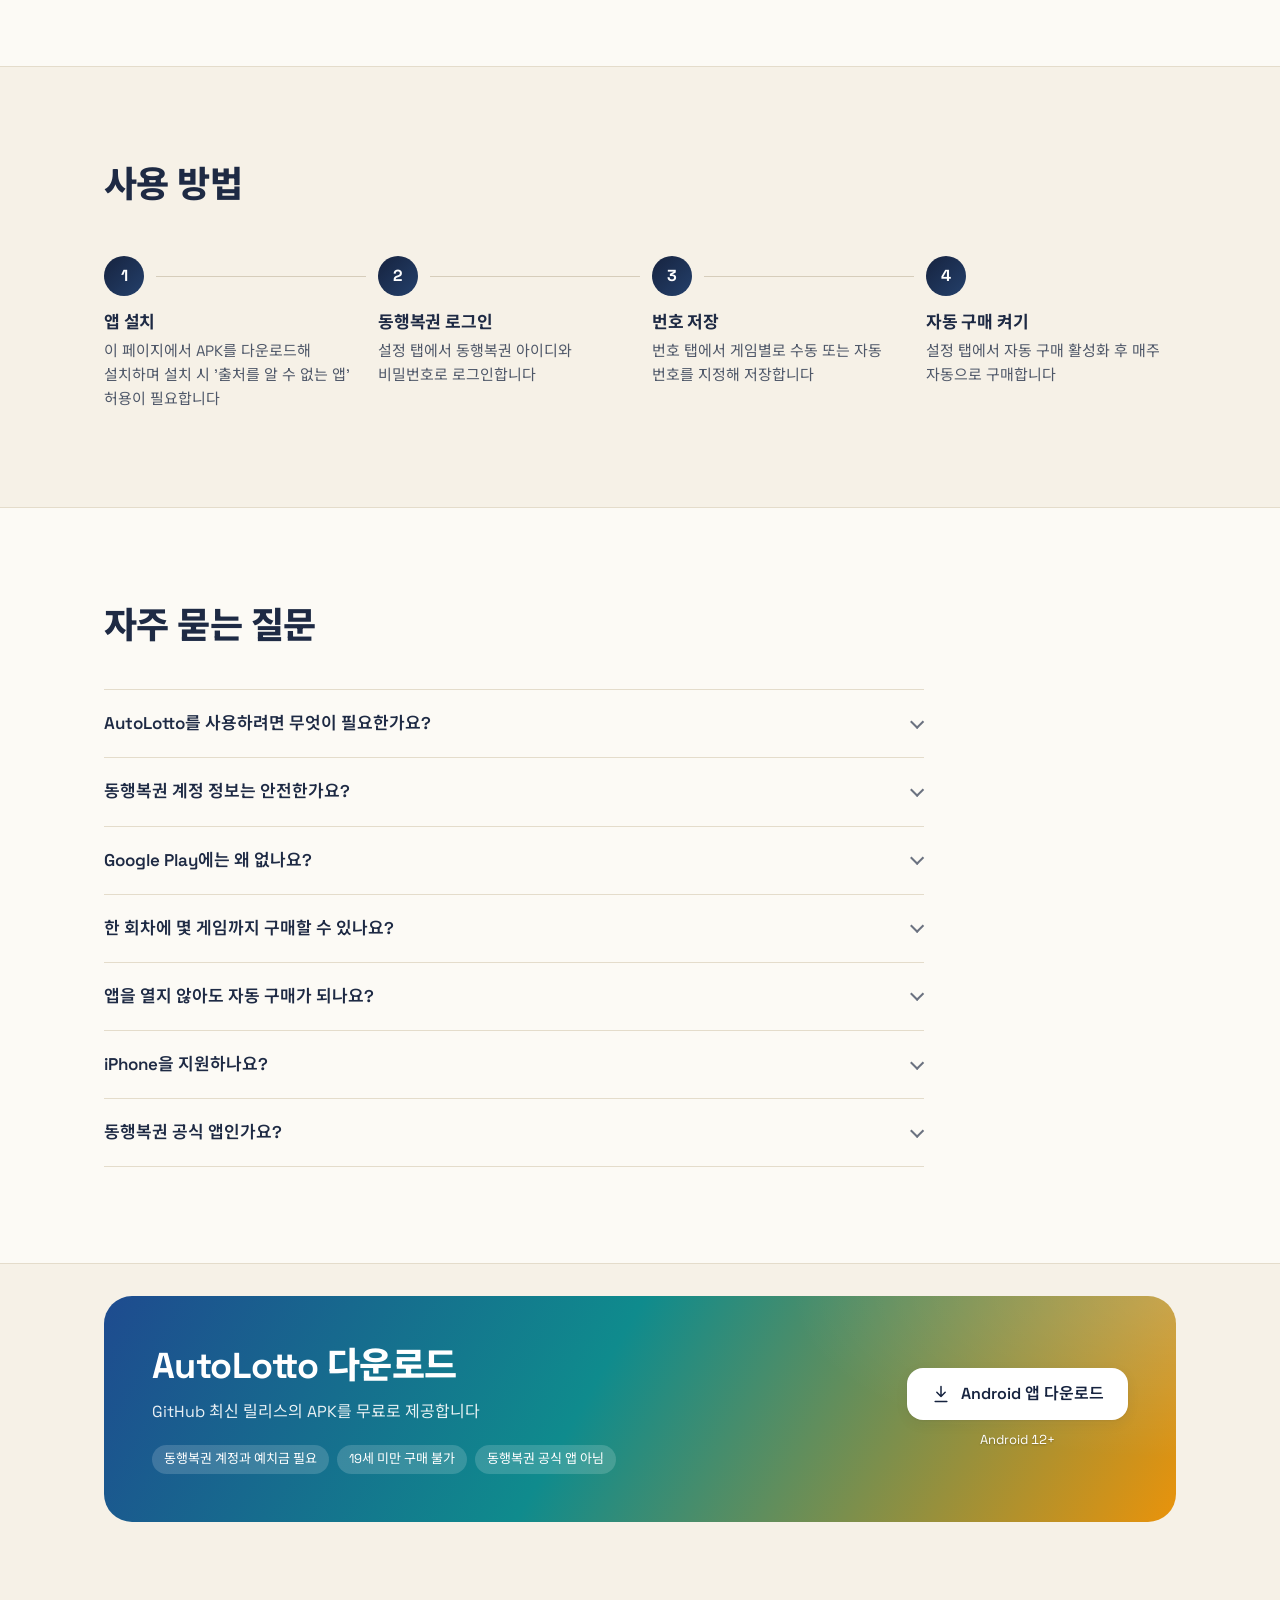
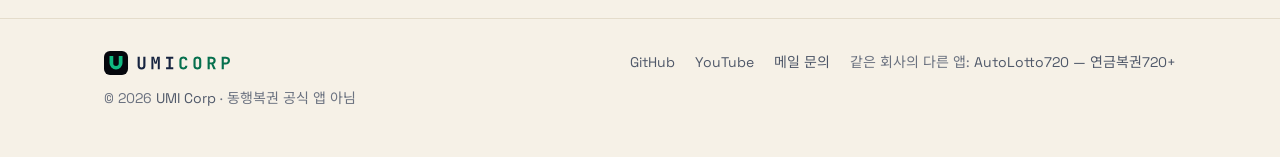
==== commit bc907d87: "feat(site): 바닥글의 회사 로고를 슬로건 없는 가로형으로 되돌린다 Co-Authored-By: Claude Fable 5.2 <noreply@anthropic.com>" ====
--- a/site/index.html
+++ b/site/index.html
@@ -40,7 +40,7 @@
 <script>window.dataLayer=window.dataLayer||[];function gtag(){dataLayer.push(arguments);}gtag('js',new Date());gtag('config','G-Q2ZL599WPJ');</script>
 <link rel="preload" href="assets/fonts/noto-sans-kr.woff2" as="font" type="font/woff2" crossorigin>
 <link rel="preload" href="assets/fonts/space-grotesk.woff2" as="font" type="font/woff2" crossorigin>
-<link rel="stylesheet" href="assets/site.css?v=20261111c">
+<link rel="stylesheet" href="assets/site.css?v=20261111d">
 <script defer src="assets/site.js"></script>
 <script type="application/ld+json">
 {
@@ -318,7 +318,7 @@
 </main>
 <footer class="site-foot">
   <div class="wrap foot">
-    <p><a class="co-logo" href="https://umicorp.kr/" aria-label="UmiCorp — Less Work, More Life"><img class="on-dark" src="assets/umicorp-horizontal-slogan-below-dark.svg" alt="" width="146" height="46" loading="lazy"><img class="on-light" src="assets/umicorp-horizontal-slogan-below-light.svg" alt="" width="146" height="46" loading="lazy"></a>© 2026 <a href="https://umicorp.kr">UMI Corp</a> · 동행복권 공식 앱 아님</p>
+    <p><a class="co-logo" href="https://umicorp.kr/" aria-label="UmiCorp"><img class="on-dark" src="assets/umicorp-horizontal-dark.svg" alt="" width="126" height="24" loading="lazy"><img class="on-light" src="assets/umicorp-horizontal-light.svg" alt="" width="126" height="24" loading="lazy"></a>© 2026 <a href="https://umicorp.kr">UMI Corp</a> · 동행복권 공식 앱 아님</p>
     <nav aria-label="UMI Corp">
       <a href="https://github.com/umi-corp/autolotto">GitHub</a>
       <a href="https://www.youtube.com/@UmiCorp">YouTube</a>
--- a/site/assets/site.css
+++ b/site/assets/site.css
@@ -279,9 +279,9 @@
 .foot nav { display: flex; flex-wrap: wrap; gap: 8px 20px; }
 .foot a { color: var(--text-2); text-decoration: none; }
 .foot a:hover { color: var(--text); text-decoration: underline; }
-/* 회사 로고: 슬로건이 아래에 있는 조합형, 타일 높이 28px(전체 높이 46px) */
+/* 회사 로고: 가로형은 타일 높이 24px 이상(로고 사용 규칙) */
 .co-logo { display: block; width: fit-content; margin-bottom: 12px; border-radius: 6px; }
-.co-logo img { display: block; width: auto; height: 46px; }
+.co-logo img { display: block; width: auto; height: 24px; }
 .co-logo .on-dark, [data-theme="dark"] .co-logo .on-light { display: none; }
 [data-theme="dark"] .co-logo .on-dark { display: block; }
 
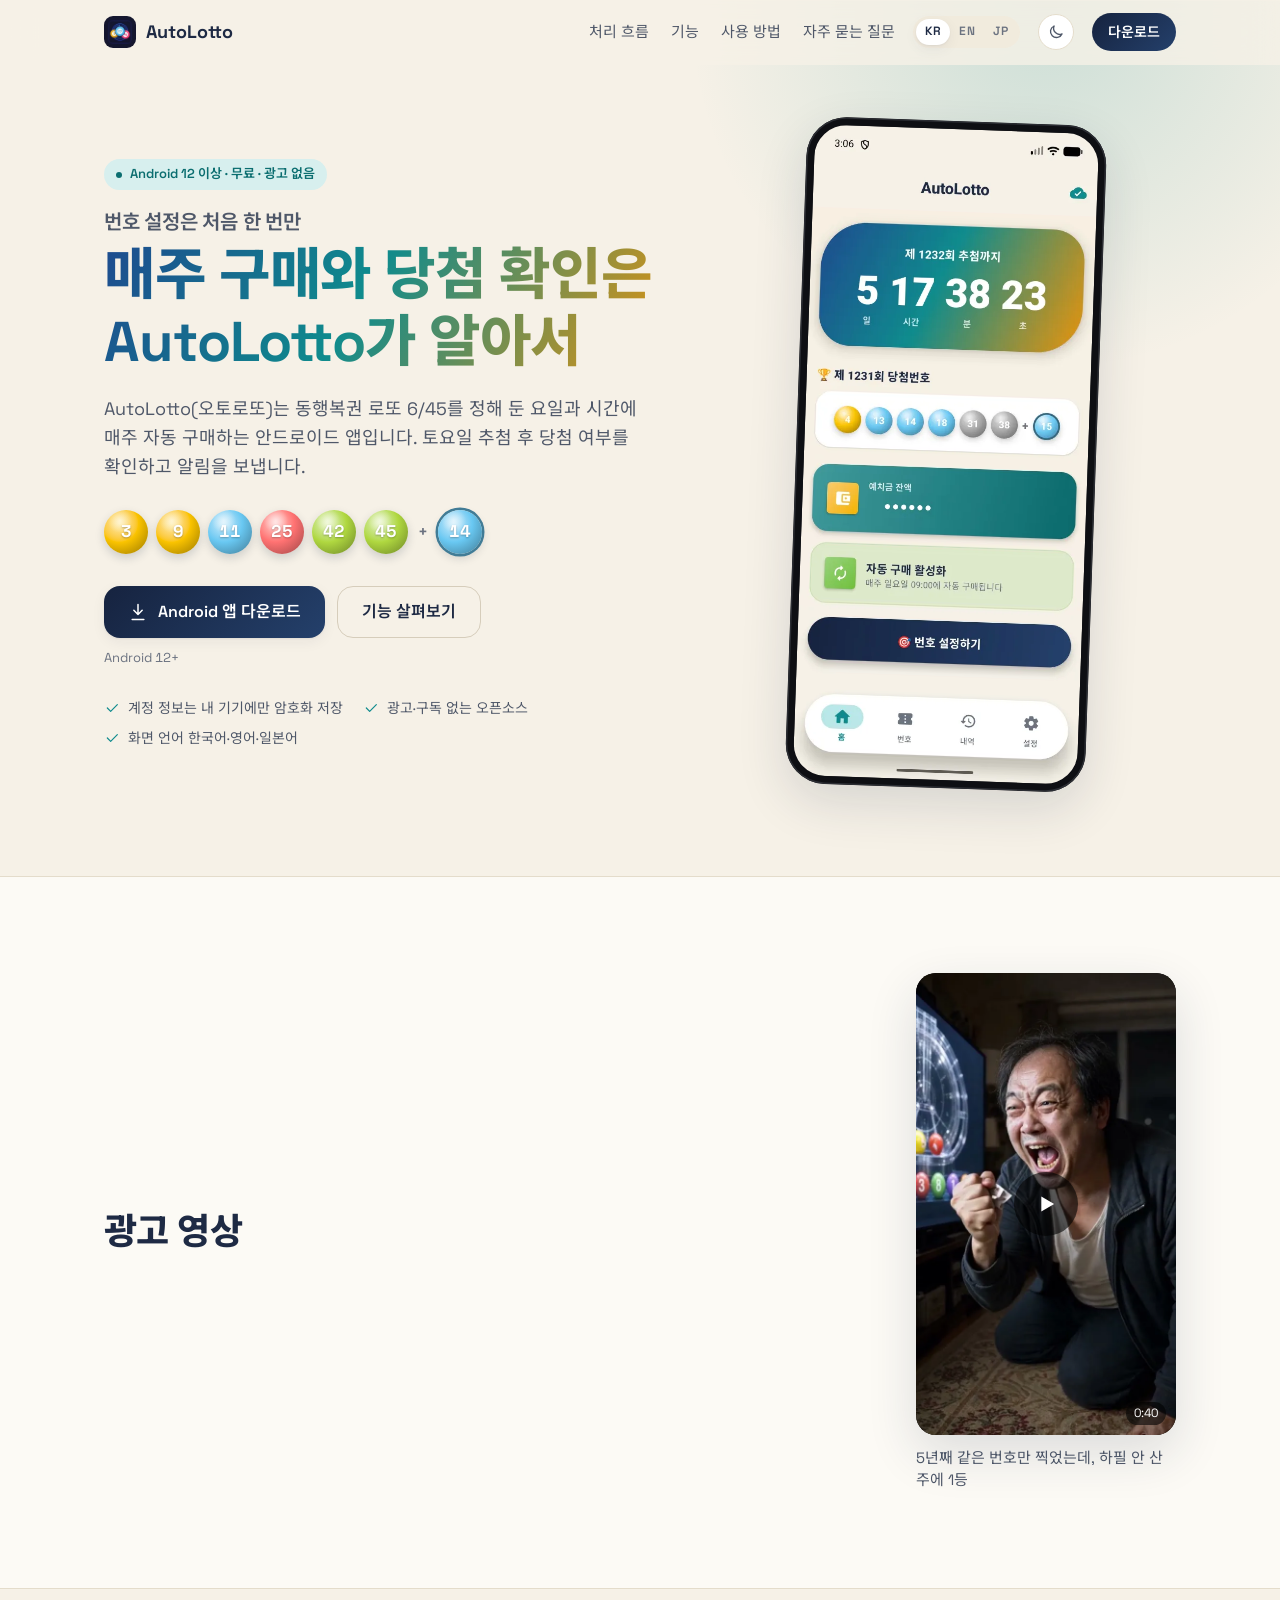
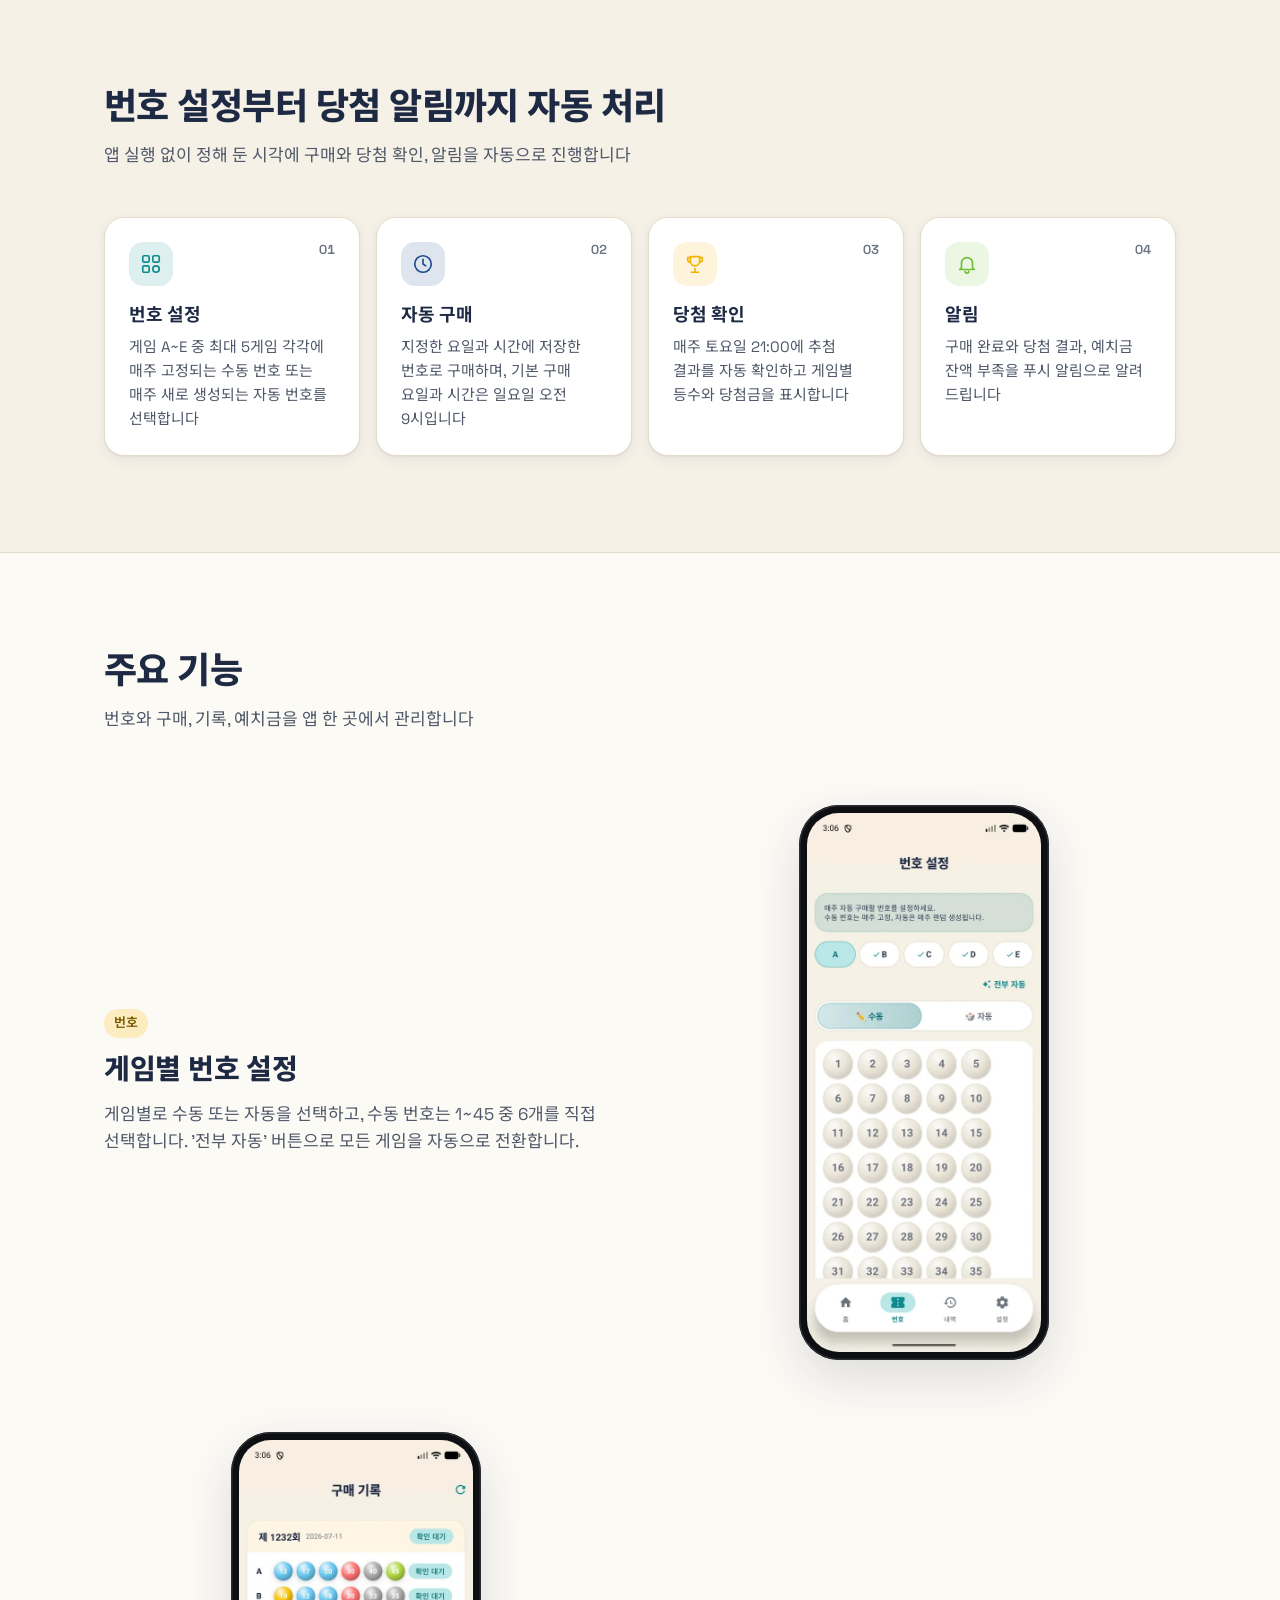
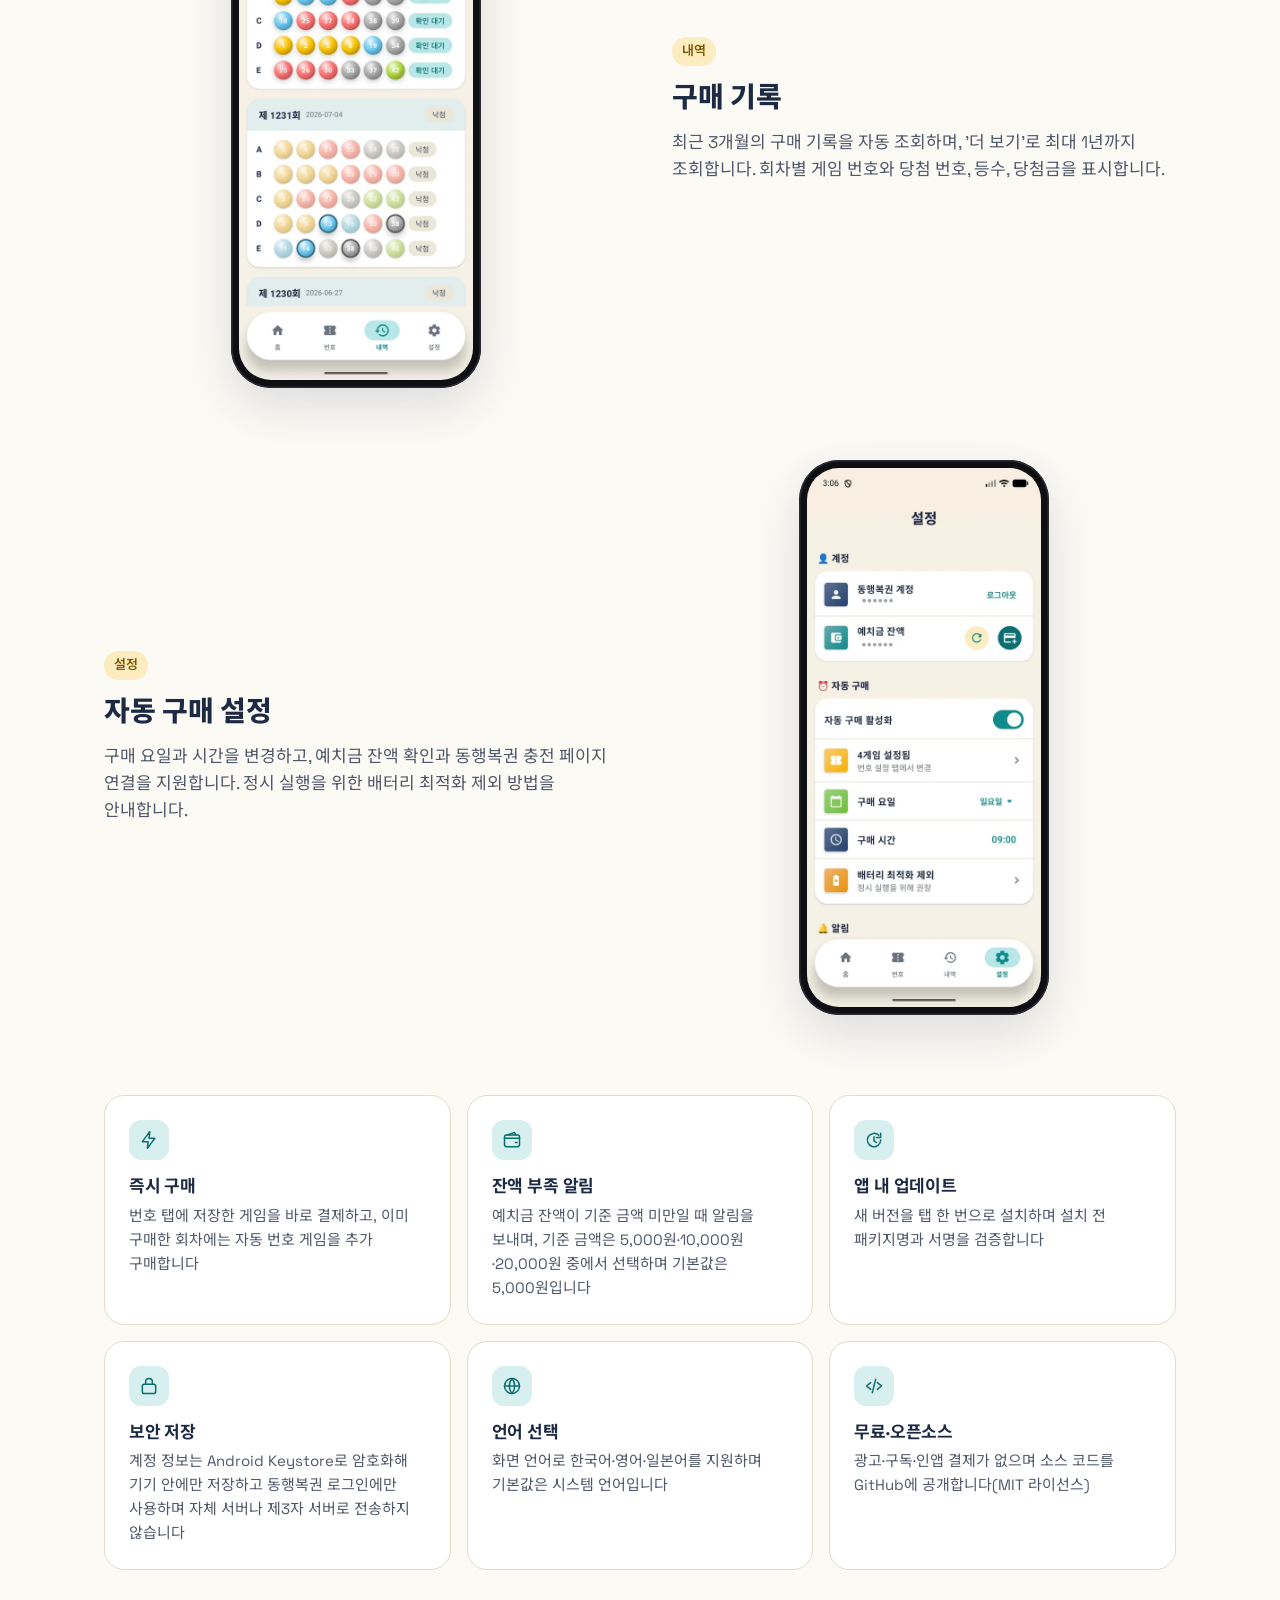
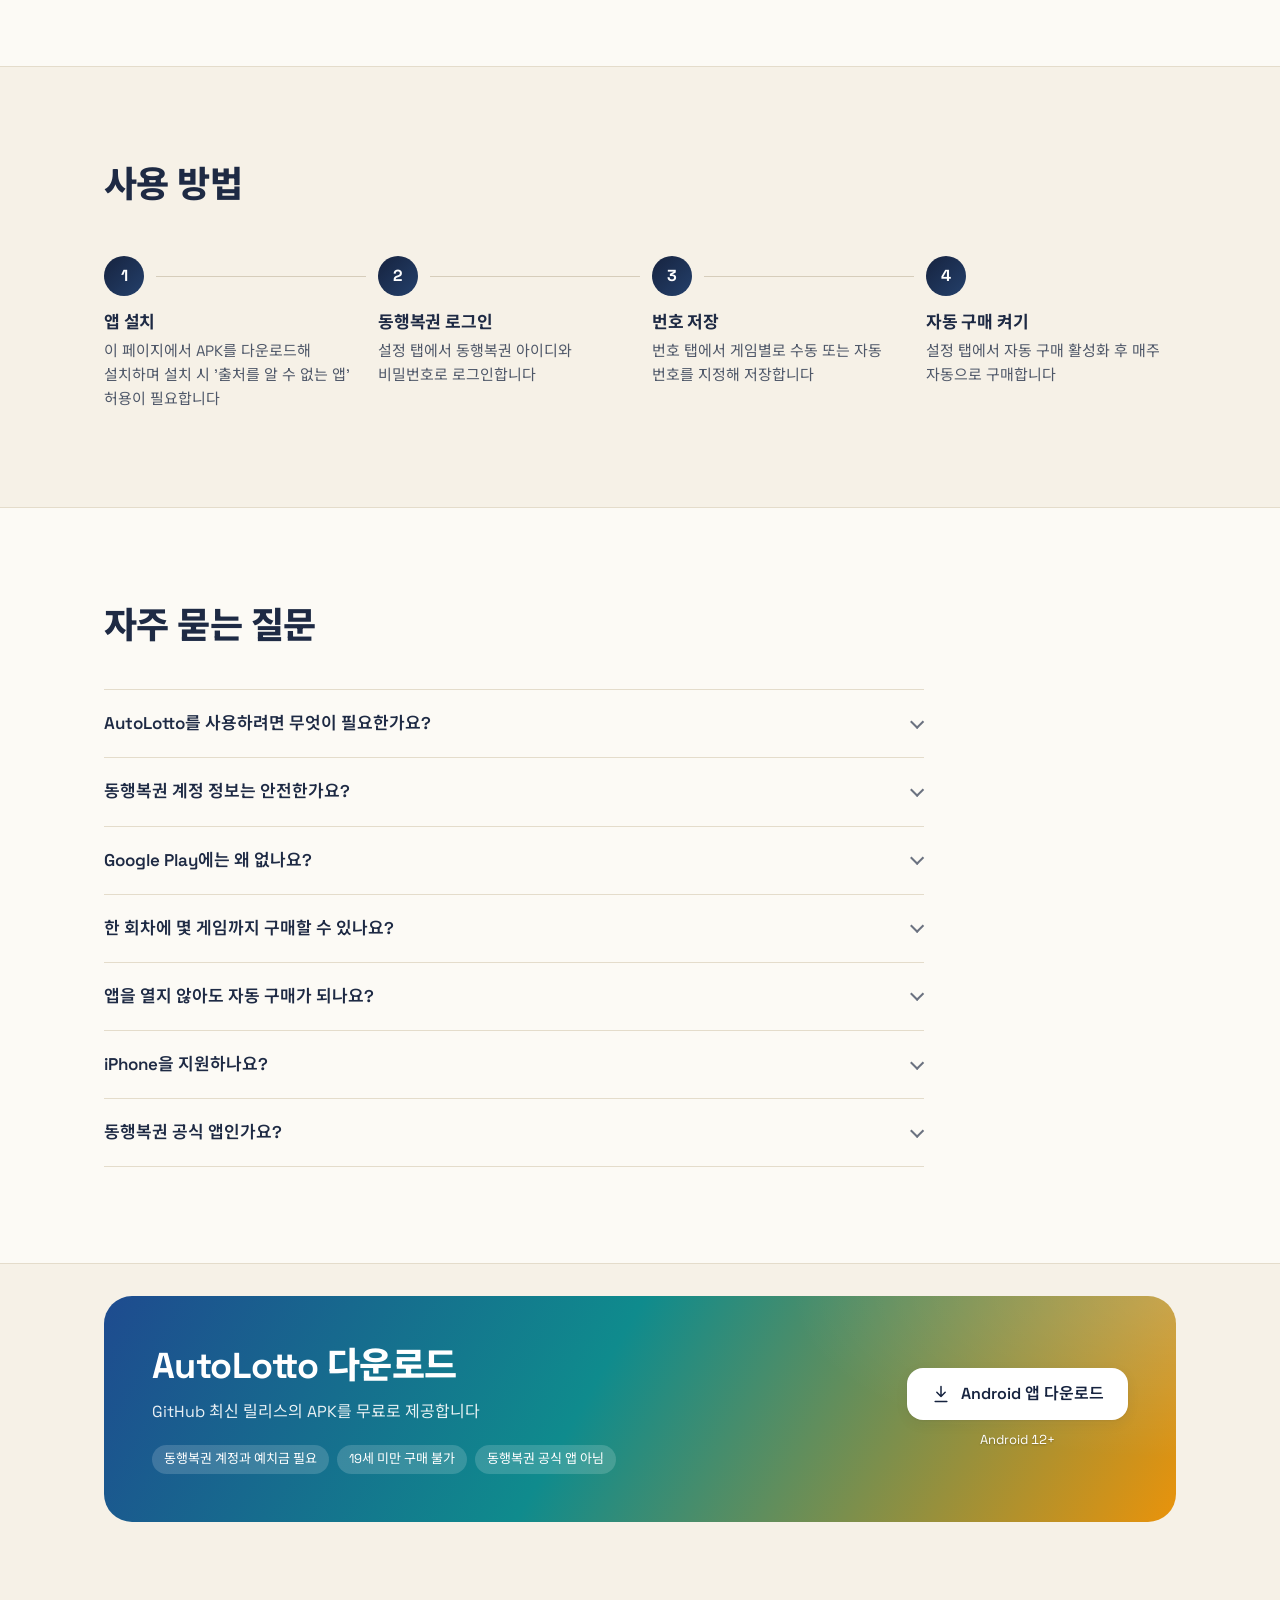
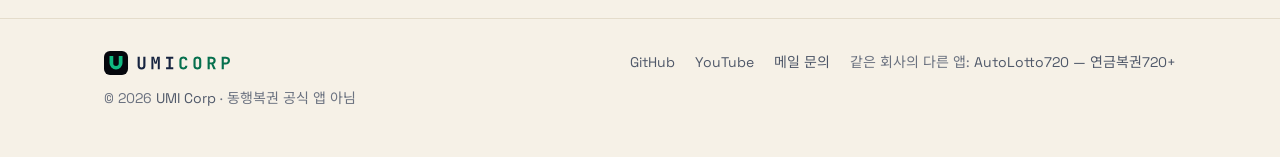
==== commit 4db95e0f: "소개 페이지의 광고 영상을 회사 로고가 앞에 붙은 새 영상으로 바꾼다 YouTube 영상을 새로 올려 주소가 zzEi7yMfTvY에서 l2JQLsZyHfI로 바뀌었다. 길이 표시(" ====
--- a/site/index.html
+++ b/site/index.html
@@ -177,12 +177,12 @@
    "description": "AutoLotto는 설정 한 번이면 매주 자동으로 구매합니다.",
    "thumbnailUrl": [
     "https://autolotto.umicorp.kr/assets/videos/ep1.webp",
-    "https://i.ytimg.com/vi/zzEi7yMfTvY/oardefault.jpg"
+    "https://i.ytimg.com/vi/l2JQLsZyHfI/maxresdefault.jpg"
    ],
-   "uploadDate": "2026-08-04T10:37:48-07:00",
-   "duration": "PT38S",
-   "contentUrl": "https://www.youtube.com/shorts/zzEi7yMfTvY",
-   "embedUrl": "https://www.youtube-nocookie.com/embed/zzEi7yMfTvY",
+   "uploadDate": "2026-11-11T19:40:00+09:00",
+   "duration": "PT40S",
+   "contentUrl": "https://www.youtube.com/shorts/l2JQLsZyHfI",
+   "embedUrl": "https://www.youtube-nocookie.com/embed/l2JQLsZyHfI",
    "publisher": {
     "@id": "https://autolotto.umicorp.kr/#org"
    }
@@ -238,10 +238,10 @@
       </div>
       <ul class="video-list">
         <li>
-          <a class="video" href="https://www.youtube.com/shorts/zzEi7yMfTvY" data-yt="zzEi7yMfTvY" data-close="닫기" aria-label="광고 영상 재생: 5년째 같은 번호만 찍었는데, 하필 안 산 주에 1등">
+          <a class="video" href="https://www.youtube.com/shorts/l2JQLsZyHfI" data-yt="l2JQLsZyHfI" data-close="닫기" aria-label="광고 영상 재생: 5년째 같은 번호만 찍었는데, 하필 안 산 주에 1등">
             <img src="assets/videos/ep1.webp" alt="" width="540" height="960" loading="lazy" decoding="async">
             <span class="video-play" aria-hidden="true"><svg viewBox="0 0 24 24"><path d="M8 5.5v13l11-6.5z"/></svg></span>
-            <span class="video-len" aria-hidden="true">0:38</span>
+            <span class="video-len" aria-hidden="true">0:40</span>
           </a>
           <p>5년째 같은 번호만 찍었는데, 하필 안 산 주에 1등</p>
         </li>
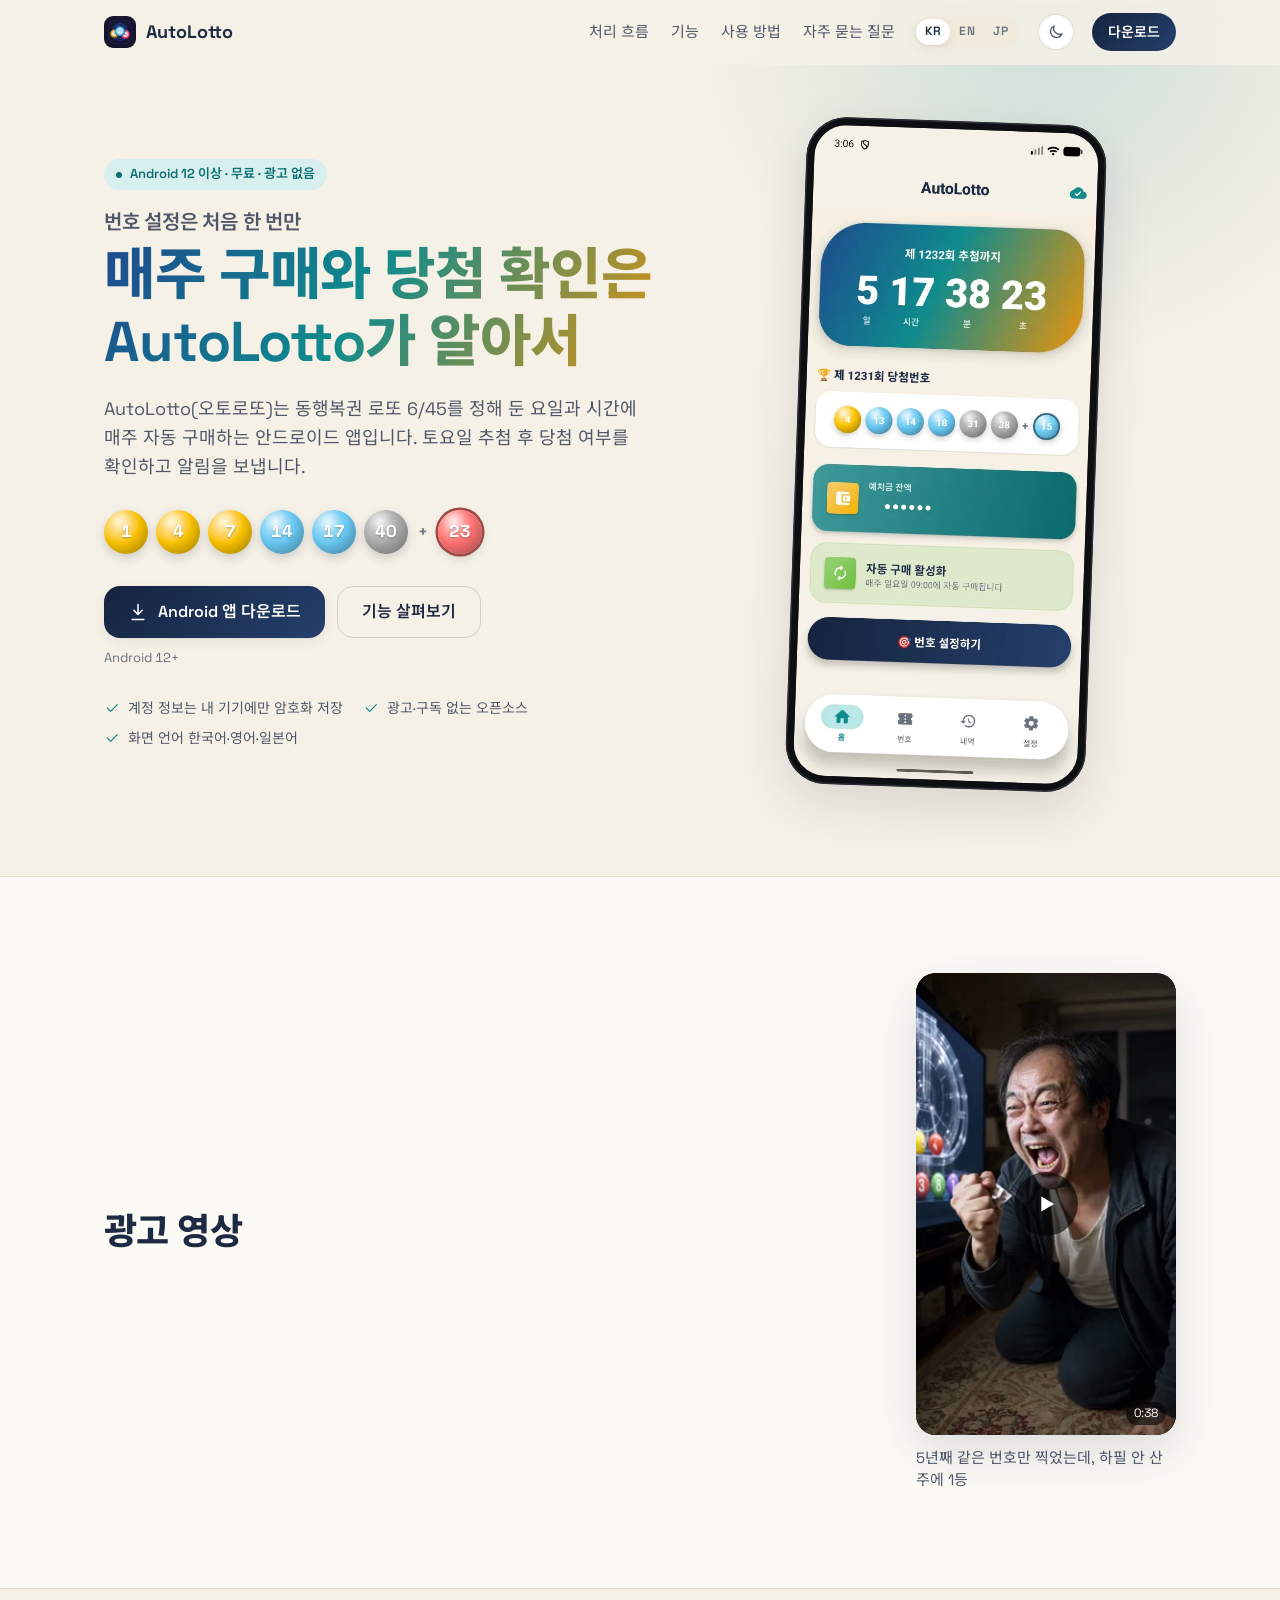
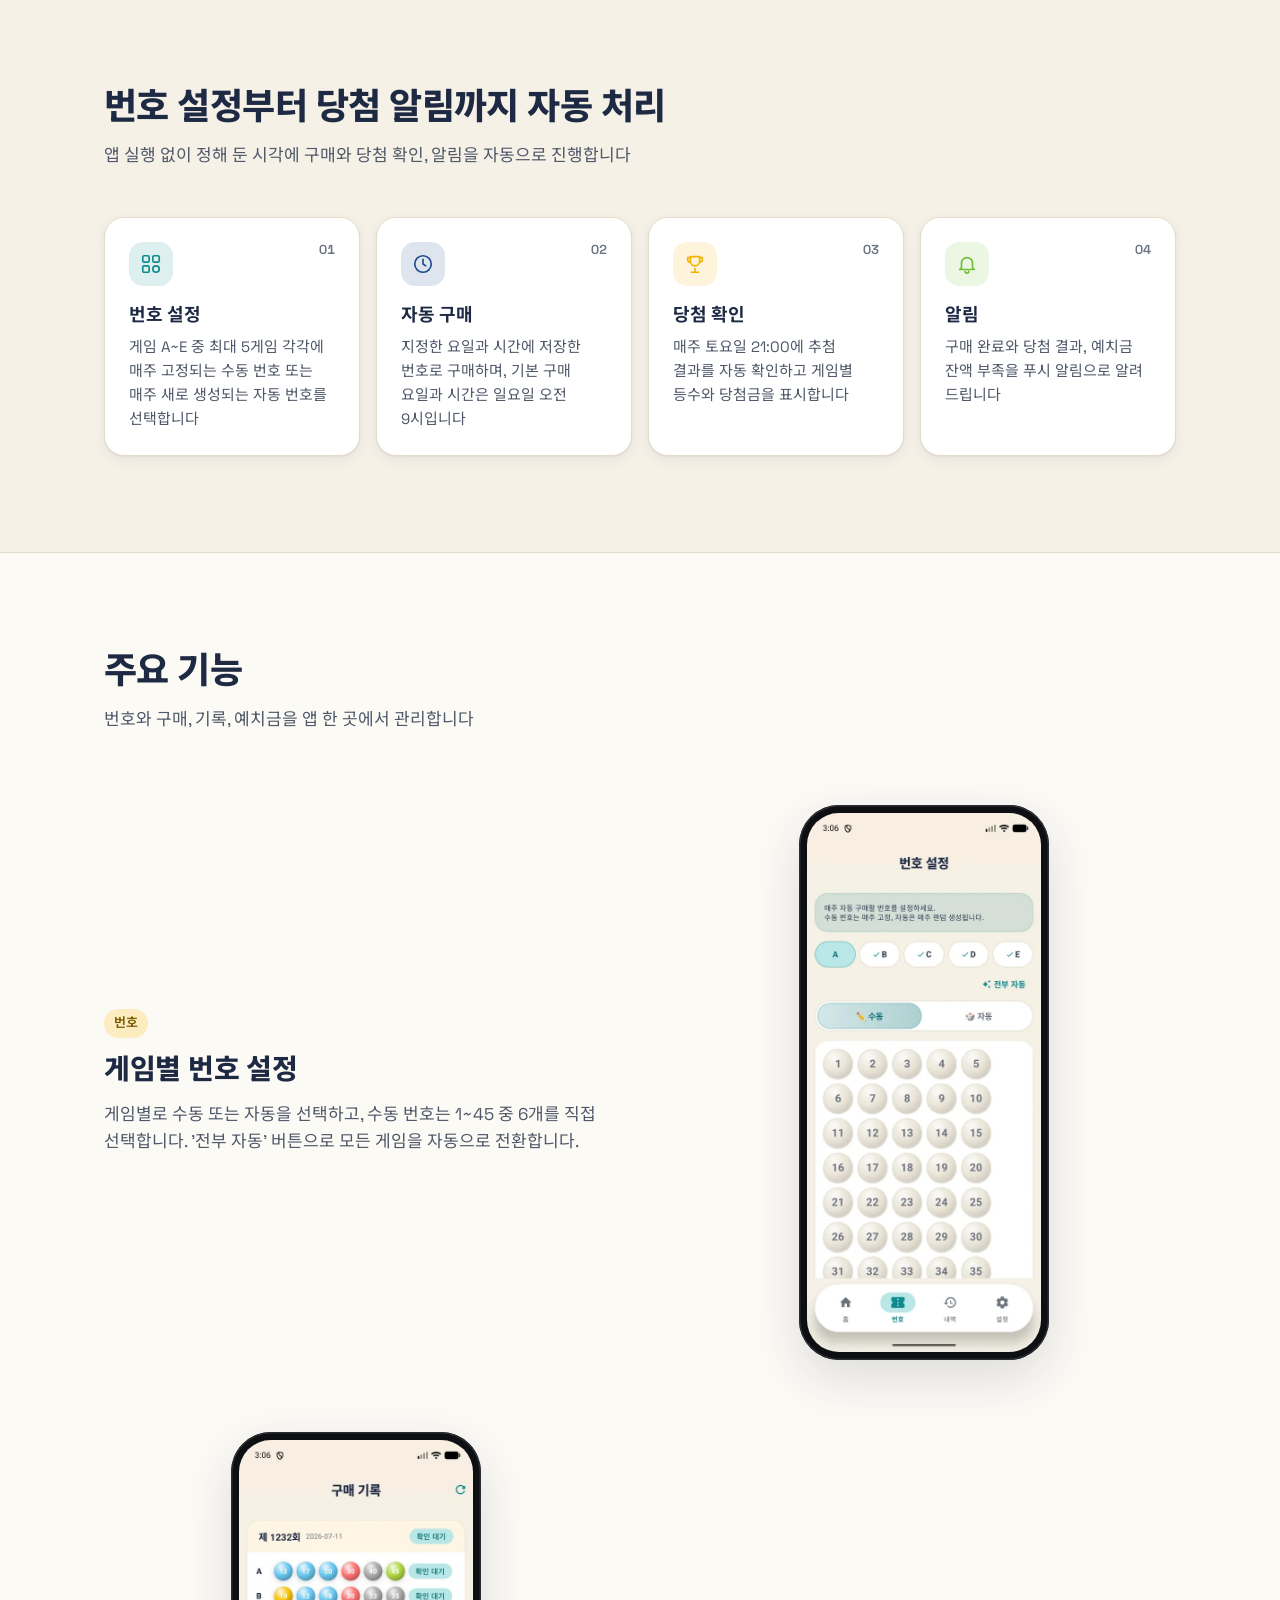
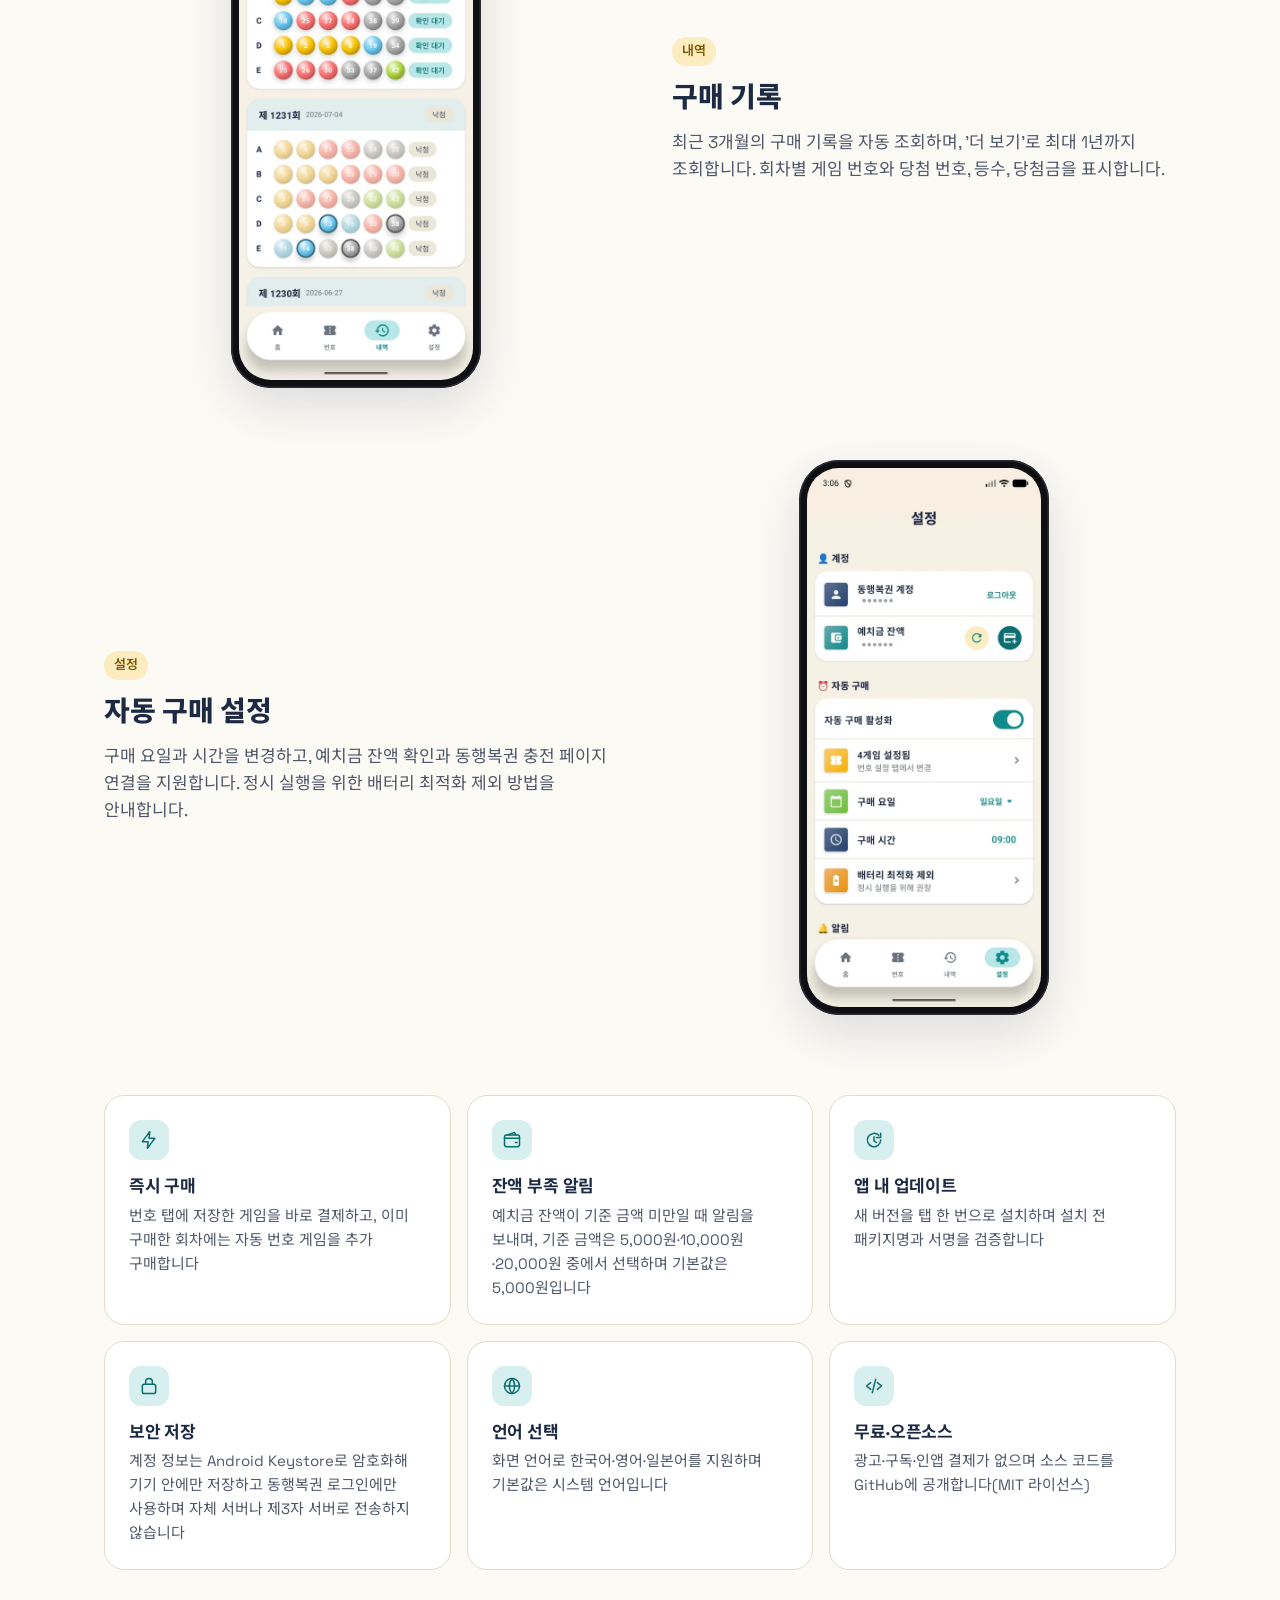
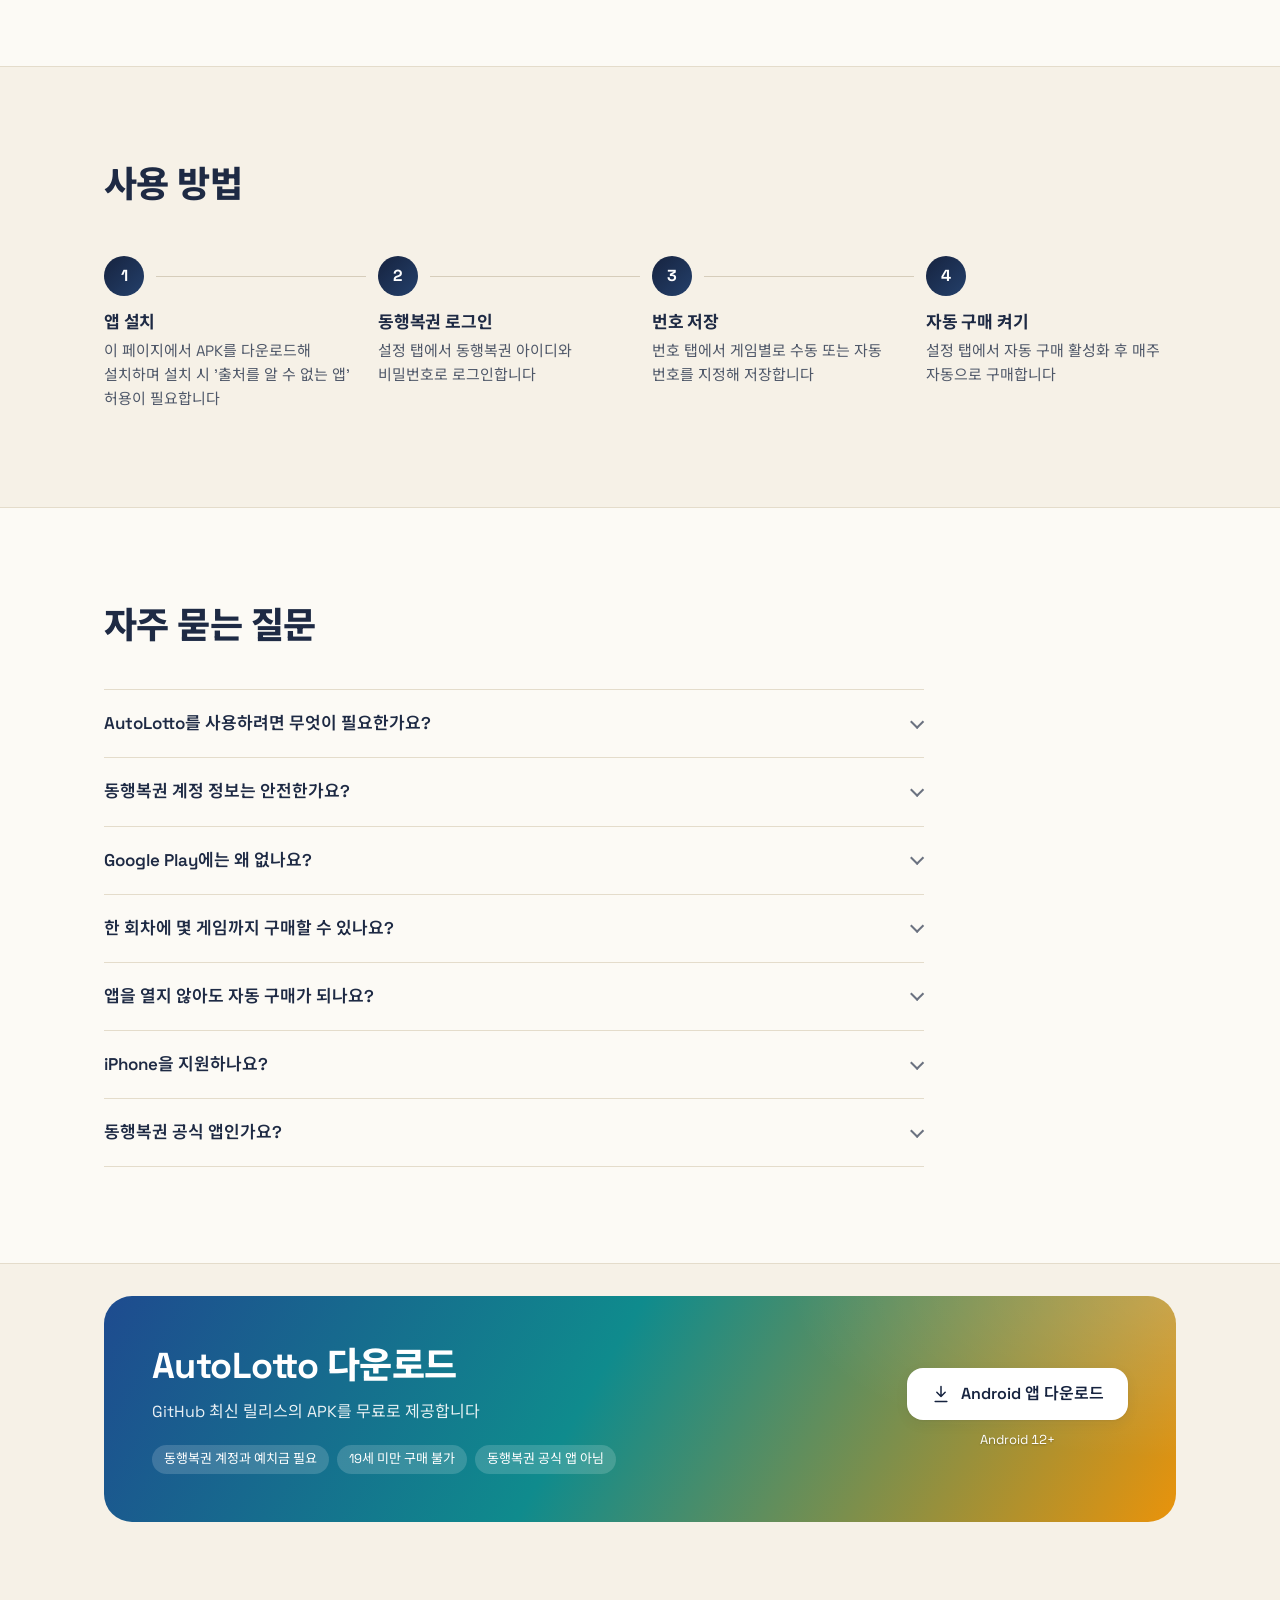
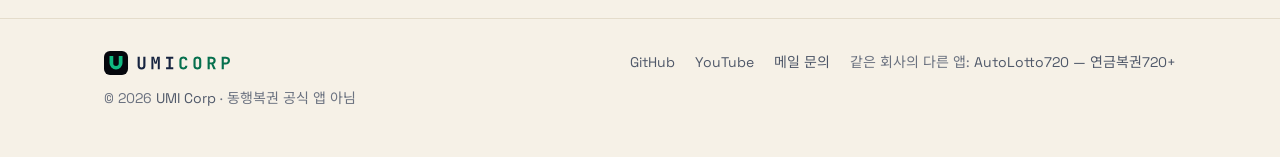
==== commit 80af50d4: "소개 페이지의 광고 영상을 로고 1.2초 판이 붙은 영상으로 바꾼다 로고 아이덴트를 2.4초에서 숏폼용 1.2초로 줄여 다시 올렸다: l2JQLsZyHfI → om7wkH-o0V8" ====
--- a/site/index.html
+++ b/site/index.html
@@ -177,12 +177,12 @@
    "description": "AutoLotto는 설정 한 번이면 매주 자동으로 구매합니다.",
    "thumbnailUrl": [
     "https://autolotto.umicorp.kr/assets/videos/ep1.webp",
-    "https://i.ytimg.com/vi/l2JQLsZyHfI/maxresdefault.jpg"
+    "https://i.ytimg.com/vi/om7wkH-o0V8/maxresdefault.jpg"
    ],
    "uploadDate": "2026-11-11T19:40:00+09:00",
-   "duration": "PT40S",
-   "contentUrl": "https://www.youtube.com/shorts/l2JQLsZyHfI",
-   "embedUrl": "https://www.youtube-nocookie.com/embed/l2JQLsZyHfI",
+   "duration": "PT38S",
+   "contentUrl": "https://www.youtube.com/shorts/om7wkH-o0V8",
+   "embedUrl": "https://www.youtube-nocookie.com/embed/om7wkH-o0V8",
    "publisher": {
     "@id": "https://autolotto.umicorp.kr/#org"
    }
@@ -238,10 +238,10 @@
       </div>
       <ul class="video-list">
         <li>
-          <a class="video" href="https://www.youtube.com/shorts/l2JQLsZyHfI" data-yt="l2JQLsZyHfI" data-close="닫기" aria-label="광고 영상 재생: 5년째 같은 번호만 찍었는데, 하필 안 산 주에 1등">
+          <a class="video" href="https://www.youtube.com/shorts/om7wkH-o0V8" data-yt="om7wkH-o0V8" data-close="닫기" aria-label="광고 영상 재생: 5년째 같은 번호만 찍었는데, 하필 안 산 주에 1등">
             <img src="assets/videos/ep1.webp" alt="" width="540" height="960" loading="lazy" decoding="async">
             <span class="video-play" aria-hidden="true"><svg viewBox="0 0 24 24"><path d="M8 5.5v13l11-6.5z"/></svg></span>
-            <span class="video-len" aria-hidden="true">0:40</span>
+            <span class="video-len" aria-hidden="true">0:38</span>
           </a>
           <p>5년째 같은 번호만 찍었는데, 하필 안 산 주에 1등</p>
         </li>
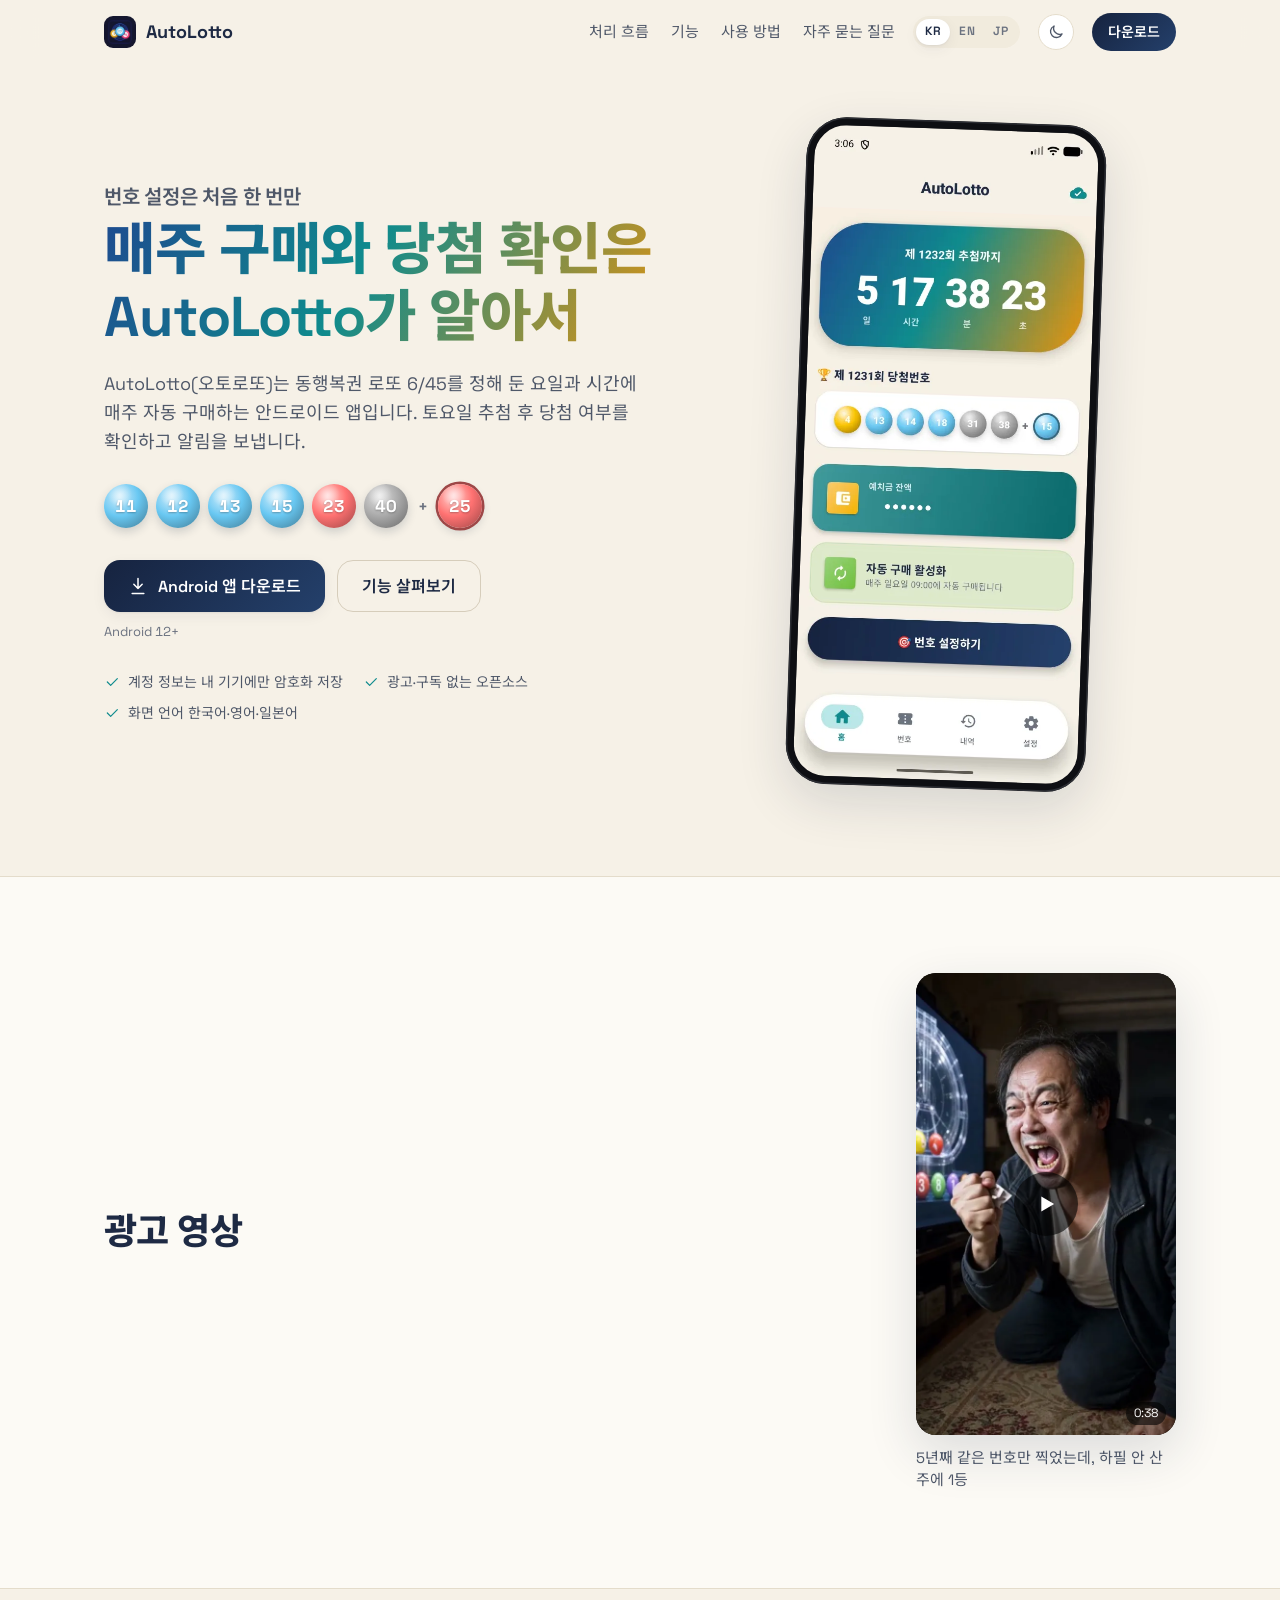
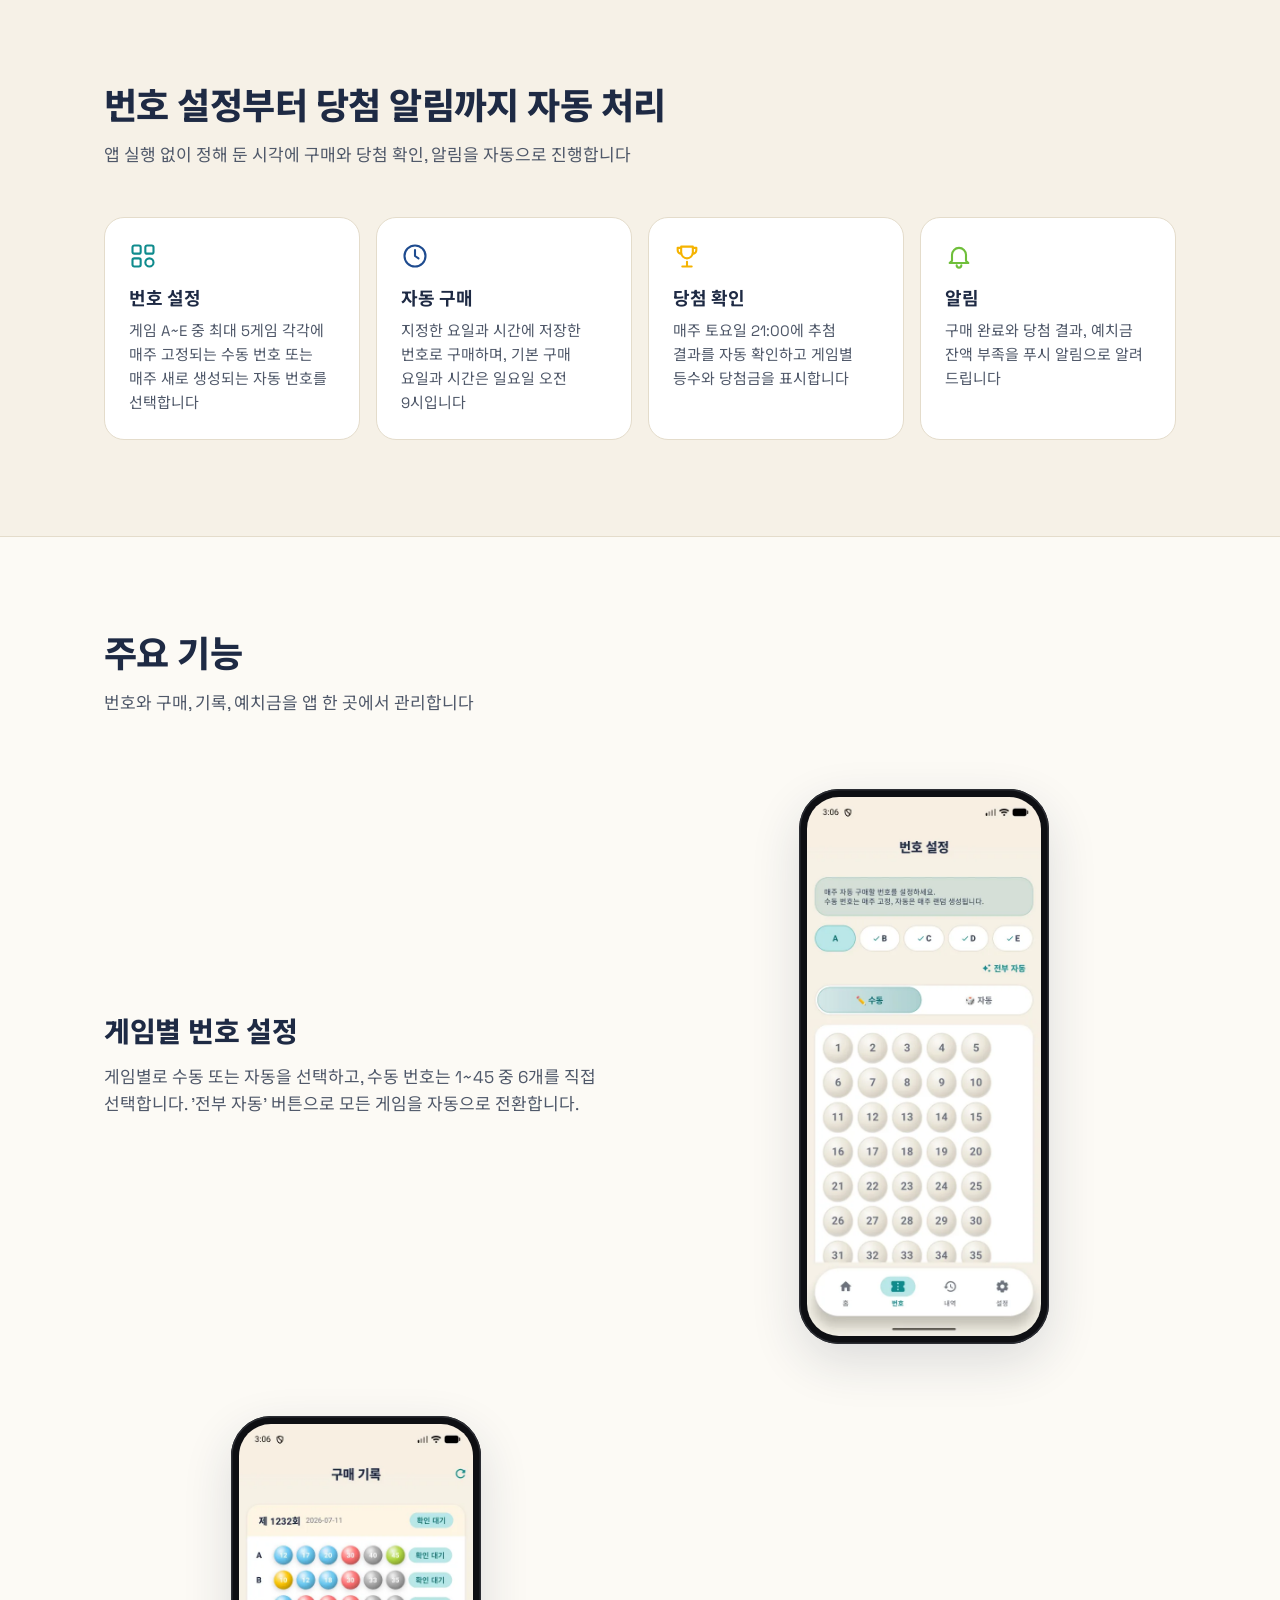
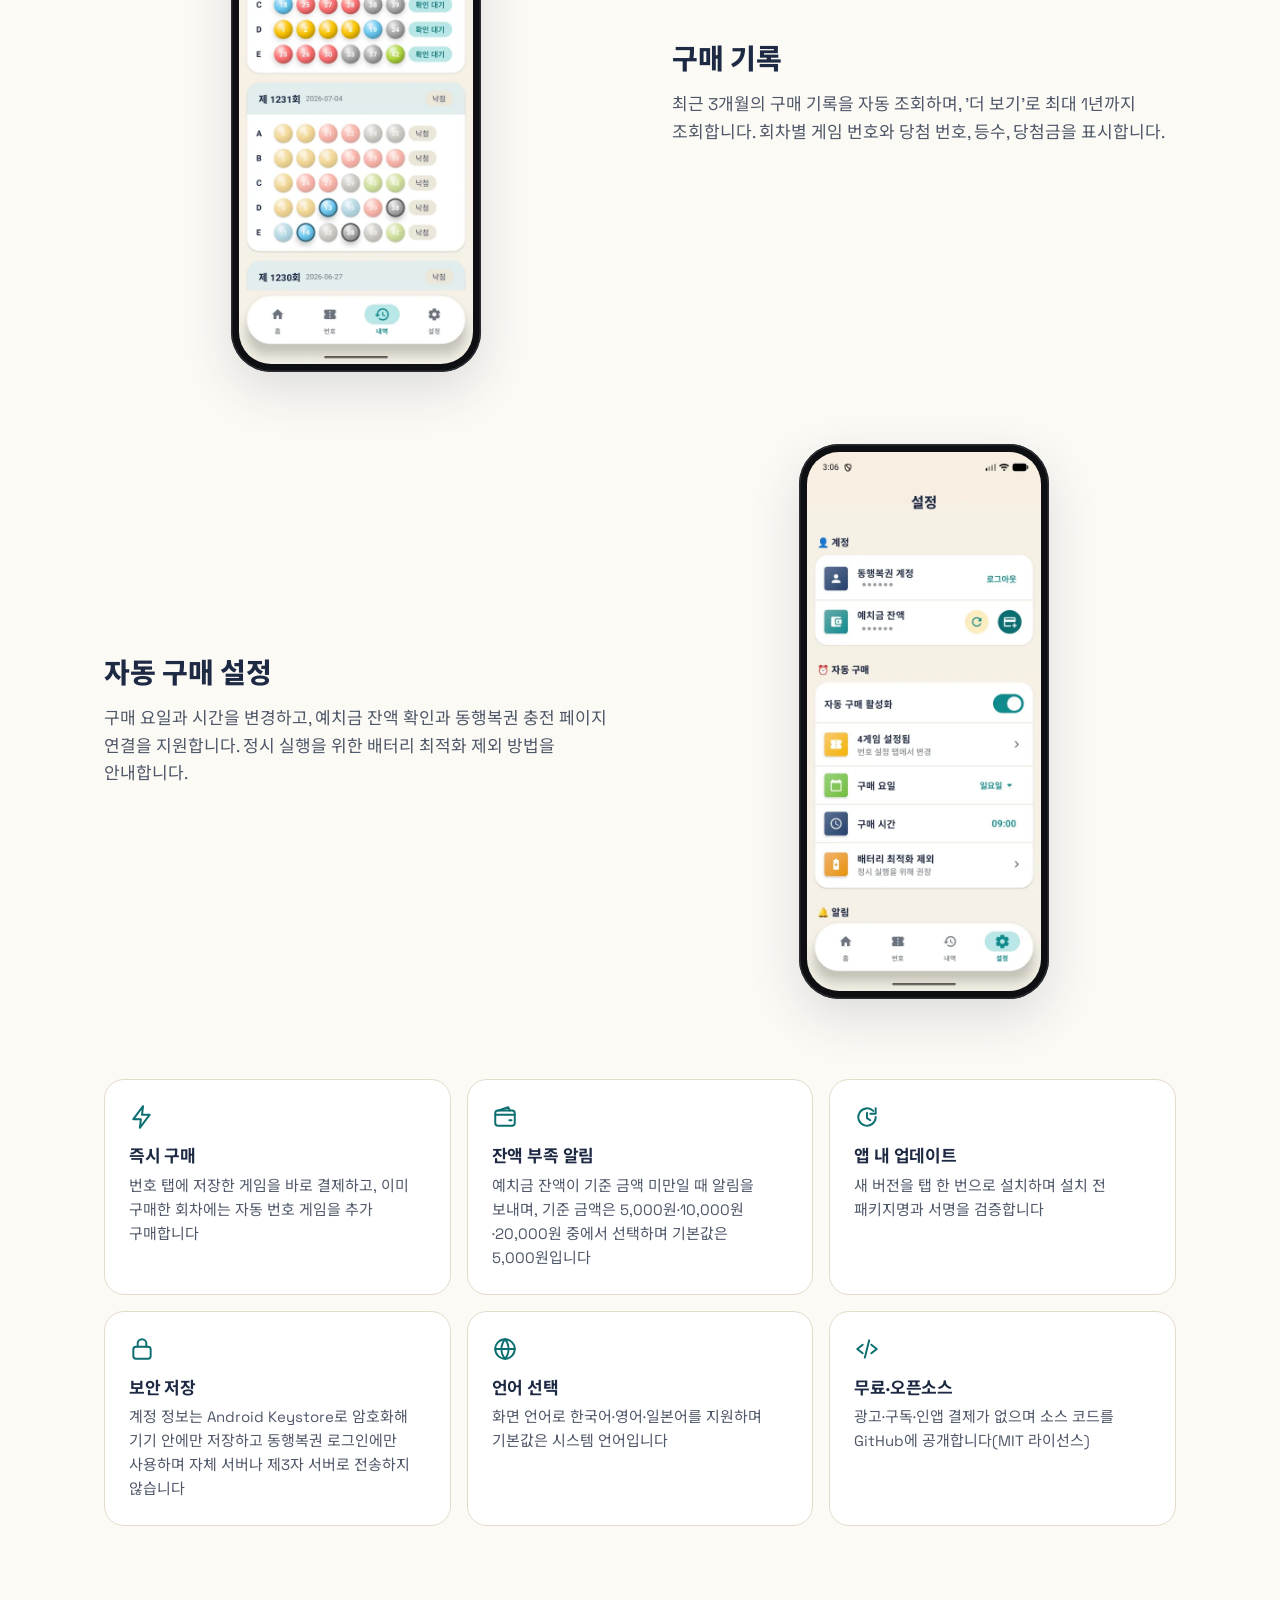
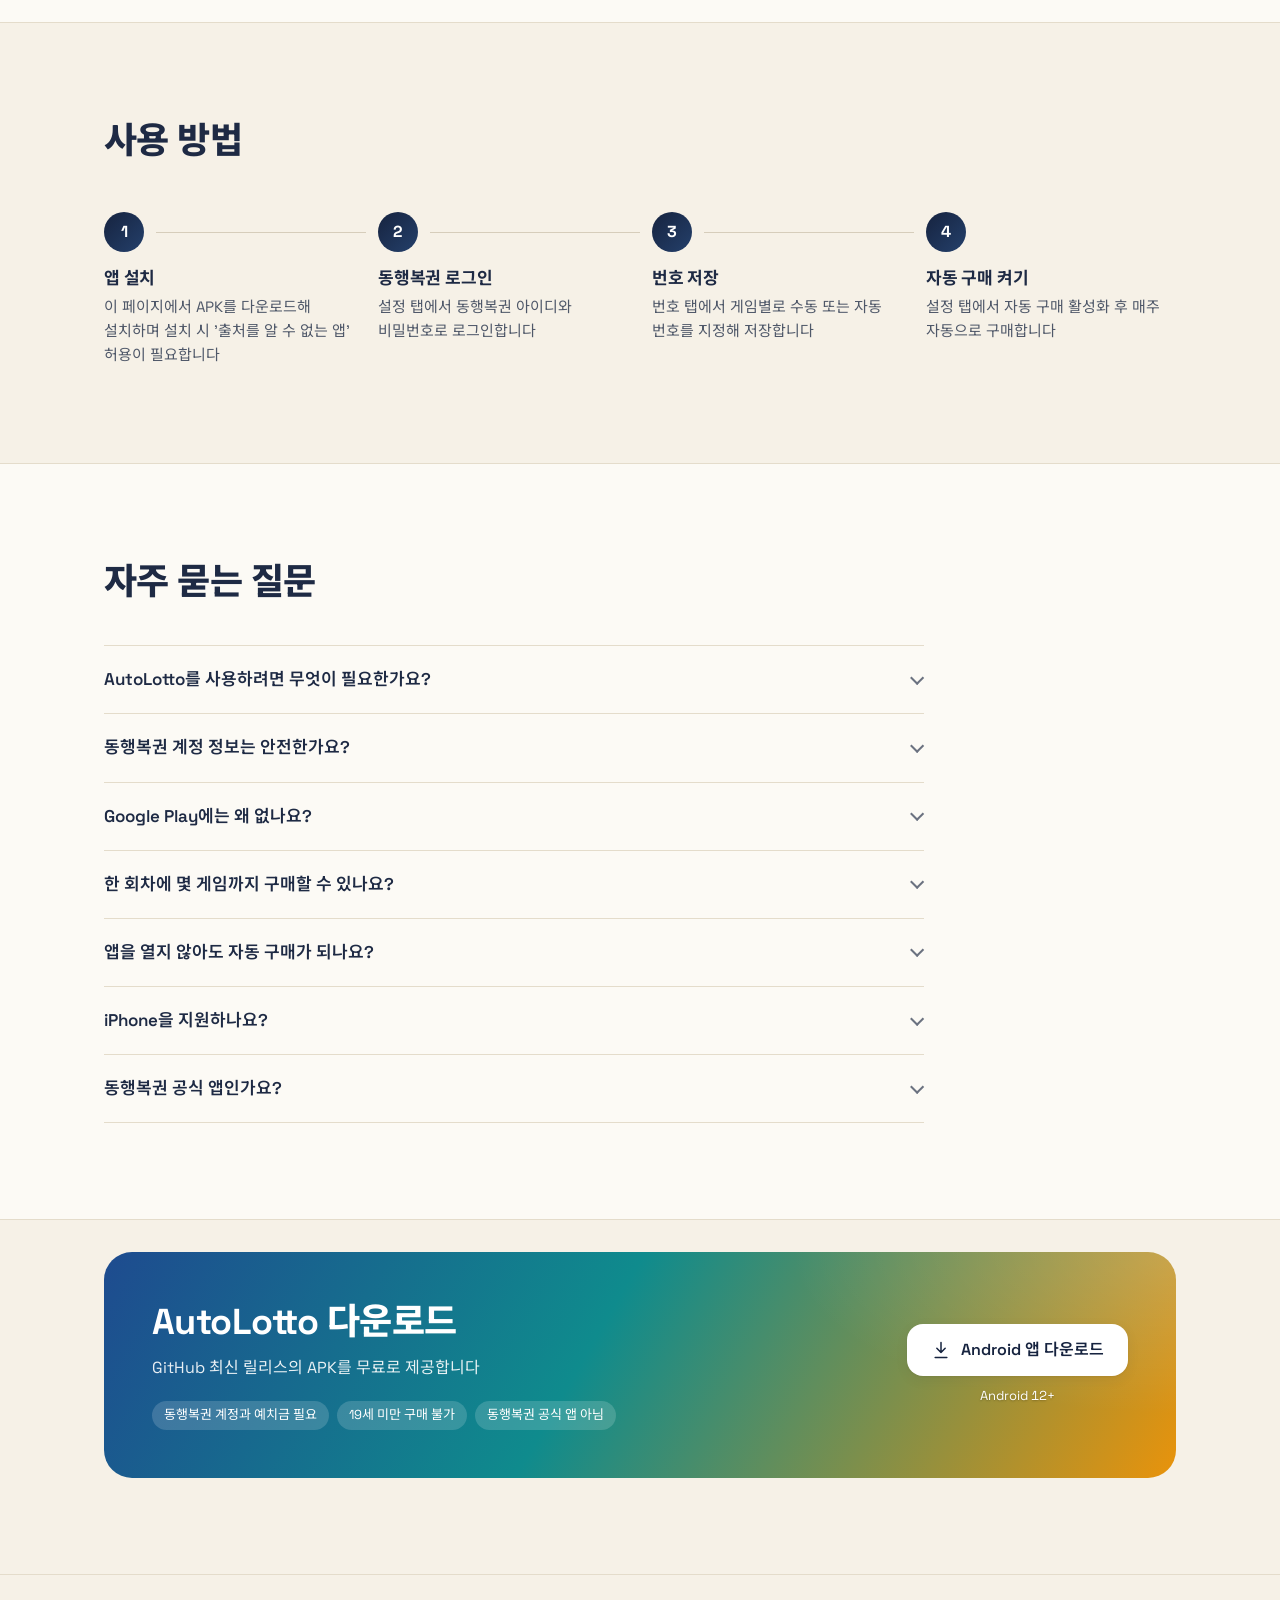
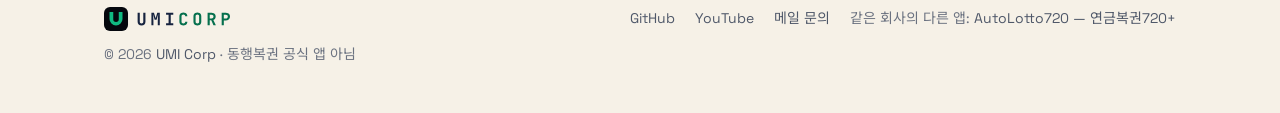
==== commit 89595779: "소개 페이지에서 배지·알약 라벨·아이콘 색 상자 같은 장식을 걷어 낸다 구성과 문구는 그대로 두고 장식만 뺀다.  - 첫 화면: 제목 위 알약 배지와 오른쪽 위 색 번짐 - 처리 " ====
--- a/site/index.html
+++ b/site/index.html
@@ -40,7 +40,7 @@
 <script>window.dataLayer=window.dataLayer||[];function gtag(){dataLayer.push(arguments);}gtag('js',new Date());gtag('config','G-Q2ZL599WPJ');</script>
 <link rel="preload" href="assets/fonts/noto-sans-kr.woff2" as="font" type="font/woff2" crossorigin>
 <link rel="preload" href="assets/fonts/space-grotesk.woff2" as="font" type="font/woff2" crossorigin>
-<link rel="stylesheet" href="assets/site.css?v=20261111d">
+<link rel="stylesheet" href="assets/site.css?v=20261112a">
 <script defer src="assets/site.js"></script>
 <script type="application/ld+json">
 {
@@ -217,7 +217,6 @@
   <section class="hero">
     <div class="wrap hero-grid">
       <div>
-        <span class="badge">Android 12 이상 · 무료 · 광고 없음</span>
         <h1 class="headline"><span class="l1">번호 설정은 처음 한 번만</span><span class="l2">매주 구매와 당첨 확인은 AutoLotto가 알아서</span></h1>
         <p class="lead">AutoLotto(오토로또)는 동행복권 로또 6/45를 정해 둔 요일과 시간에 매주 자동 구매하는 안드로이드 앱입니다. 토요일 추첨 후 당첨 여부를 확인하고 알림을 보냅니다.</p>
         <ul class="balls" data-balls aria-hidden="true"><li style="--i:0"><span class="ball" data-b="1">7</span></li><li style="--i:1"><span class="ball" data-b="2">14</span></li><li style="--i:2"><span class="ball" data-b="3">22</span></li><li style="--i:3"><span class="ball" data-b="3">29</span></li><li style="--i:4"><span class="ball" data-b="4">37</span></li><li style="--i:5"><span class="ball" data-b="5">41</span></li><li class="plus" style="--i:6">+</li><li style="--i:7"><span class="ball bonus" data-b="2">16</span></li></ul>
@@ -253,7 +252,7 @@
     <div class="wrap">
       <h2 class="band-title" id="flow-title">번호 설정부터 당첨 알림까지 자동 처리</h2>
       <p class="band-desc">앱 실행 없이 정해 둔 시각에 구매와 당첨 확인, 알림을 자동으로 진행합니다</p>
-      <ol class="stages"><li class="stage"><span class="stage-ic"><svg class="icon" viewBox="0 0 24 24" aria-hidden="true"><rect x="3" y="3" width="7" height="7" rx="1.5"/><rect x="14" y="3" width="7" height="7" rx="1.5"/><rect x="3" y="14" width="7" height="7" rx="1.5"/><circle cx="17.5" cy="17.5" r="3.5"/></svg></span><span class="stage-n">01</span><h3>번호 설정</h3><p>게임 A~E 중 최대 5게임 각각에 매주 고정되는 수동 번호 또는 매주 새로 생성되는 자동 번호를 선택합니다</p></li><li class="stage"><span class="stage-ic"><svg class="icon" viewBox="0 0 24 24" aria-hidden="true"><circle cx="12" cy="12" r="9"/><path d="M12 7v5l3 2"/></svg></span><span class="stage-n">02</span><h3>자동 구매</h3><p>지정한 요일과 시간에 저장한 번호로 구매하며, 기본 구매 요일과 시간은 일요일 오전 9시입니다</p></li><li class="stage"><span class="stage-ic"><svg class="icon" viewBox="0 0 24 24" aria-hidden="true"><path d="M8 21h8M12 17v4M7 4h10v5a5 5 0 0 1-10 0V4z"/><path d="M17 5h3v2a3 3 0 0 1-3 3M7 5H4v2a3 3 0 0 0 3 3"/></svg></span><span class="stage-n">03</span><h3>당첨 확인</h3><p>매주 토요일 21:00에 추첨 결과를 자동 확인하고 게임별 등수와 당첨금을 표시합니다</p></li><li class="stage"><span class="stage-ic"><svg class="icon" viewBox="0 0 24 24" aria-hidden="true"><path d="M6 16V11a6 6 0 0 1 12 0v5l2 2H4l2-2z"/><path d="M10 20a2 2 0 0 0 4 0"/></svg></span><span class="stage-n">04</span><h3>알림</h3><p>구매 완료와 당첨 결과, 예치금 잔액 부족을 푸시 알림으로 알려 드립니다</p></li></ol>
+      <ol class="stages"><li class="stage"><span class="stage-ic"><svg class="icon" viewBox="0 0 24 24" aria-hidden="true"><rect x="3" y="3" width="7" height="7" rx="1.5"/><rect x="14" y="3" width="7" height="7" rx="1.5"/><rect x="3" y="14" width="7" height="7" rx="1.5"/><circle cx="17.5" cy="17.5" r="3.5"/></svg></span><h3>번호 설정</h3><p>게임 A~E 중 최대 5게임 각각에 매주 고정되는 수동 번호 또는 매주 새로 생성되는 자동 번호를 선택합니다</p></li><li class="stage"><span class="stage-ic"><svg class="icon" viewBox="0 0 24 24" aria-hidden="true"><circle cx="12" cy="12" r="9"/><path d="M12 7v5l3 2"/></svg></span><h3>자동 구매</h3><p>지정한 요일과 시간에 저장한 번호로 구매하며, 기본 구매 요일과 시간은 일요일 오전 9시입니다</p></li><li class="stage"><span class="stage-ic"><svg class="icon" viewBox="0 0 24 24" aria-hidden="true"><path d="M8 21h8M12 17v4M7 4h10v5a5 5 0 0 1-10 0V4z"/><path d="M17 5h3v2a3 3 0 0 1-3 3M7 5H4v2a3 3 0 0 0 3 3"/></svg></span><h3>당첨 확인</h3><p>매주 토요일 21:00에 추첨 결과를 자동 확인하고 게임별 등수와 당첨금을 표시합니다</p></li><li class="stage"><span class="stage-ic"><svg class="icon" viewBox="0 0 24 24" aria-hidden="true"><path d="M6 16V11a6 6 0 0 1 12 0v5l2 2H4l2-2z"/><path d="M10 20a2 2 0 0 0 4 0"/></svg></span><h3>알림</h3><p>구매 완료와 당첨 결과, 예치금 잔액 부족을 푸시 알림으로 알려 드립니다</p></li></ol>
     </div>
   </section>
 
@@ -263,7 +262,6 @@
       <p class="band-desc">번호와 구매, 기록, 예치금을 앱 한 곳에서 관리합니다</p>
       <div class="feature">
         <div>
-          <span class="feature-tag">번호</span>
           <h3>게임별 번호 설정</h3>
           <p>게임별로 수동 또는 자동을 선택하고, 수동 번호는 1~45 중 6개를 직접 선택합니다. '전부 자동' 버튼으로 모든 게임을 자동으로 전환합니다.</p>
         </div>
@@ -271,7 +269,6 @@
       </div>
       <div class="feature rev">
         <div>
-          <span class="feature-tag">내역</span>
           <h3>구매 기록</h3>
           <p>최근 3개월의 구매 기록을 자동 조회하며, '더 보기'로 최대 1년까지 조회합니다. 회차별 게임 번호와 당첨 번호, 등수, 당첨금을 표시합니다.</p>
         </div>
@@ -279,7 +276,6 @@
       </div>
       <div class="feature">
         <div>
-          <span class="feature-tag">설정</span>
           <h3>자동 구매 설정</h3>
           <p>구매 요일과 시간을 변경하고, 예치금 잔액 확인과 동행복권 충전 페이지 연결을 지원합니다. 정시 실행을 위한 배터리 최적화 제외 방법을 안내합니다.</p>
         </div>
--- a/site/assets/site.css
+++ b/site/assets/site.css
@@ -15,10 +15,7 @@
   --text-3: #6b7280;
   --primary: #0f8b8d;
   --primary-ink: #0b6e70;
-  --primary-soft: #d7efee;
   --gold: #f5b301;
-  --gold-soft: #fdecc0;
-  --gold-ink: #7a5900;
   --green: #6fbf3b;
   --blue: #1e4b8f;
   --cta: linear-gradient(135deg, var(--navy), #24406b);
@@ -45,9 +42,6 @@
   --text-3: #9d988c;
   --primary: #62d6d6;
   --primary-ink: #62d6d6;
-  --primary-soft: rgba(98, 214, 214, .12);
-  --gold-soft: rgba(245, 179, 1, .14);
-  --gold-ink: #f5c84a;
   --green: #9bd97a;
   --blue: #8db4f0;
   --cta: linear-gradient(135deg, #62d6d6, #3fb8b9);
@@ -147,13 +141,8 @@
 @media (prefers-reduced-motion: reduce) { .js .balls li { animation: none; } }
 
 /* ───────── 첫 화면 ───────── */
-/* 내비 밑까지 배경 빛이 이어지게 내비 높이만큼 위로 겹친다 */
-.hero { position: relative; margin-top: calc(-1 * var(--nav-h)); padding: calc(var(--nav-h) + 56px) 0 88px; overflow: hidden; }
-.hero::before { content: ""; position: absolute; inset: -40% -10% auto auto; width: 720px; height: 720px; border-radius: 50%; background: radial-gradient(closest-side, color-mix(in srgb, var(--primary), transparent 82%), transparent); pointer-events: none; }
-.hero-grid { position: relative; display: grid; grid-template-columns: minmax(0, 1.1fr) minmax(0, .9fr); gap: 48px; align-items: center; }
-.badge { display: inline-flex; align-items: center; gap: 8px; padding: 5px 12px; border-radius: 999px; background: var(--primary-soft); color: var(--primary-ink); font-size: 13px; font-weight: 600; }
-.badge::before { content: ""; width: 6px; height: 6px; border-radius: 50%; background: currentColor; }
-.headline { margin-top: 20px; }
+.hero { padding: 56px 0 88px; }
+.hero-grid { display: grid; grid-template-columns: minmax(0, 1.1fr) minmax(0, .9fr); gap: 48px; align-items: center; }
 .headline .l1 { display: block; color: var(--text-2); font-size: 20px; font-weight: 600; }
 .headline .l2 { display: block; margin-top: 6px; font-size: clamp(34px, 5.2vw, 56px); font-weight: 800; letter-spacing: -.02em; line-height: 1.2; background: var(--headline-grad); -webkit-background-clip: text; background-clip: text; color: transparent; }
 .lead { margin-top: 20px; max-width: 34em; color: var(--text-2); font-size: 18px; }
@@ -169,7 +158,7 @@
 .phone img { width: 100%; height: 100%; border-radius: 32px; object-fit: cover; }
 .hero .phone { --w: 300px; transform: rotate(2deg); }
 @media (max-width: 900px) {
-  .hero { padding: calc(var(--nav-h) + 32px) 0 64px; }
+  .hero { padding: 32px 0 64px; }
   .hero-grid { grid-template-columns: minmax(0, 1fr); }
   .hero .phone { --w: 240px; transform: none; }
 }
@@ -204,13 +193,12 @@
 
 /* 처리 흐름 4단계 */
 .stages { display: grid; grid-template-columns: repeat(4, minmax(0, 1fr)); gap: 16px; margin: 48px 0 0; padding: 0; list-style: none; }
-.stage { --c: var(--primary); position: relative; padding: 24px; border: 1px solid var(--line); border-radius: 20px; background: var(--surface); box-shadow: var(--shadow-1); }
+.stage { --c: var(--primary); padding: 24px; border: 1px solid var(--line); border-radius: 20px; background: var(--surface); }
 .stage:nth-child(2) { --c: var(--blue); }
 .stage:nth-child(3) { --c: var(--gold); }
 .stage:nth-child(4) { --c: var(--green); }
-.stage-ic { display: grid; place-items: center; width: 44px; height: 44px; border-radius: 14px; background: color-mix(in srgb, var(--c), transparent 86%); color: var(--c); }
-.stage-ic svg { width: 22px; height: 22px; }
-.stage-n { position: absolute; top: 22px; right: 24px; color: var(--text-3); font-size: 13px; font-weight: 600; font-variant-numeric: tabular-nums; }
+.stage-ic { display: block; color: var(--c); }
+.stage-ic svg { display: block; width: 28px; height: 28px; }
 .stage h3 { margin-top: 18px; font-size: 18px; }
 .stage p, .card p, .step p { margin-top: 6px; color: var(--text-2); font-size: 15px; }
 .stage p { margin-top: 8px; }
@@ -221,8 +209,7 @@
 .feature { display: grid; grid-template-columns: minmax(0, 1fr) minmax(0, 1fr); gap: 64px; align-items: center; margin-top: 72px; }
 .feature.rev .feature-media { order: -1; }
 .feature-media .phone { --w: 250px; }
-.feature-tag { display: inline-block; padding: 4px 10px; border-radius: 999px; background: var(--gold-soft); color: var(--gold-ink); font-size: 13px; font-weight: 600; }
-.feature h3 { margin-top: 14px; font-size: clamp(22px, 2.6vw, 28px); font-weight: 800; }
+.feature h3 { font-size: clamp(22px, 2.6vw, 28px); font-weight: 800; }
 .feature p { margin-top: 14px; color: var(--text-2); font-size: 17px; }
 @media (max-width: 860px) {
   .feature { grid-template-columns: minmax(0, 1fr); gap: 32px; margin-top: 64px; }
@@ -233,8 +220,8 @@
 /* 기능 카드 */
 .cards { display: grid; grid-template-columns: repeat(3, minmax(0, 1fr)); gap: 16px; margin: 80px 0 0; padding: 0; list-style: none; }
 .card { padding: 24px; border: 1px solid var(--line); border-radius: 20px; background: var(--surface); }
-.card-ic { display: grid; place-items: center; width: 40px; height: 40px; border-radius: 12px; background: var(--primary-soft); color: var(--primary-ink); }
-.card-ic svg { width: 20px; height: 20px; }
+.card-ic { display: block; color: var(--primary-ink); }
+.card-ic svg { display: block; width: 26px; height: 26px; }
 .card h3 { margin-top: 16px; font-size: 17px; }
 @media (max-width: 900px) { .cards { grid-template-columns: repeat(2, minmax(0, 1fr)); } }
 @media (max-width: 560px) { .cards { grid-template-columns: minmax(0, 1fr); } }
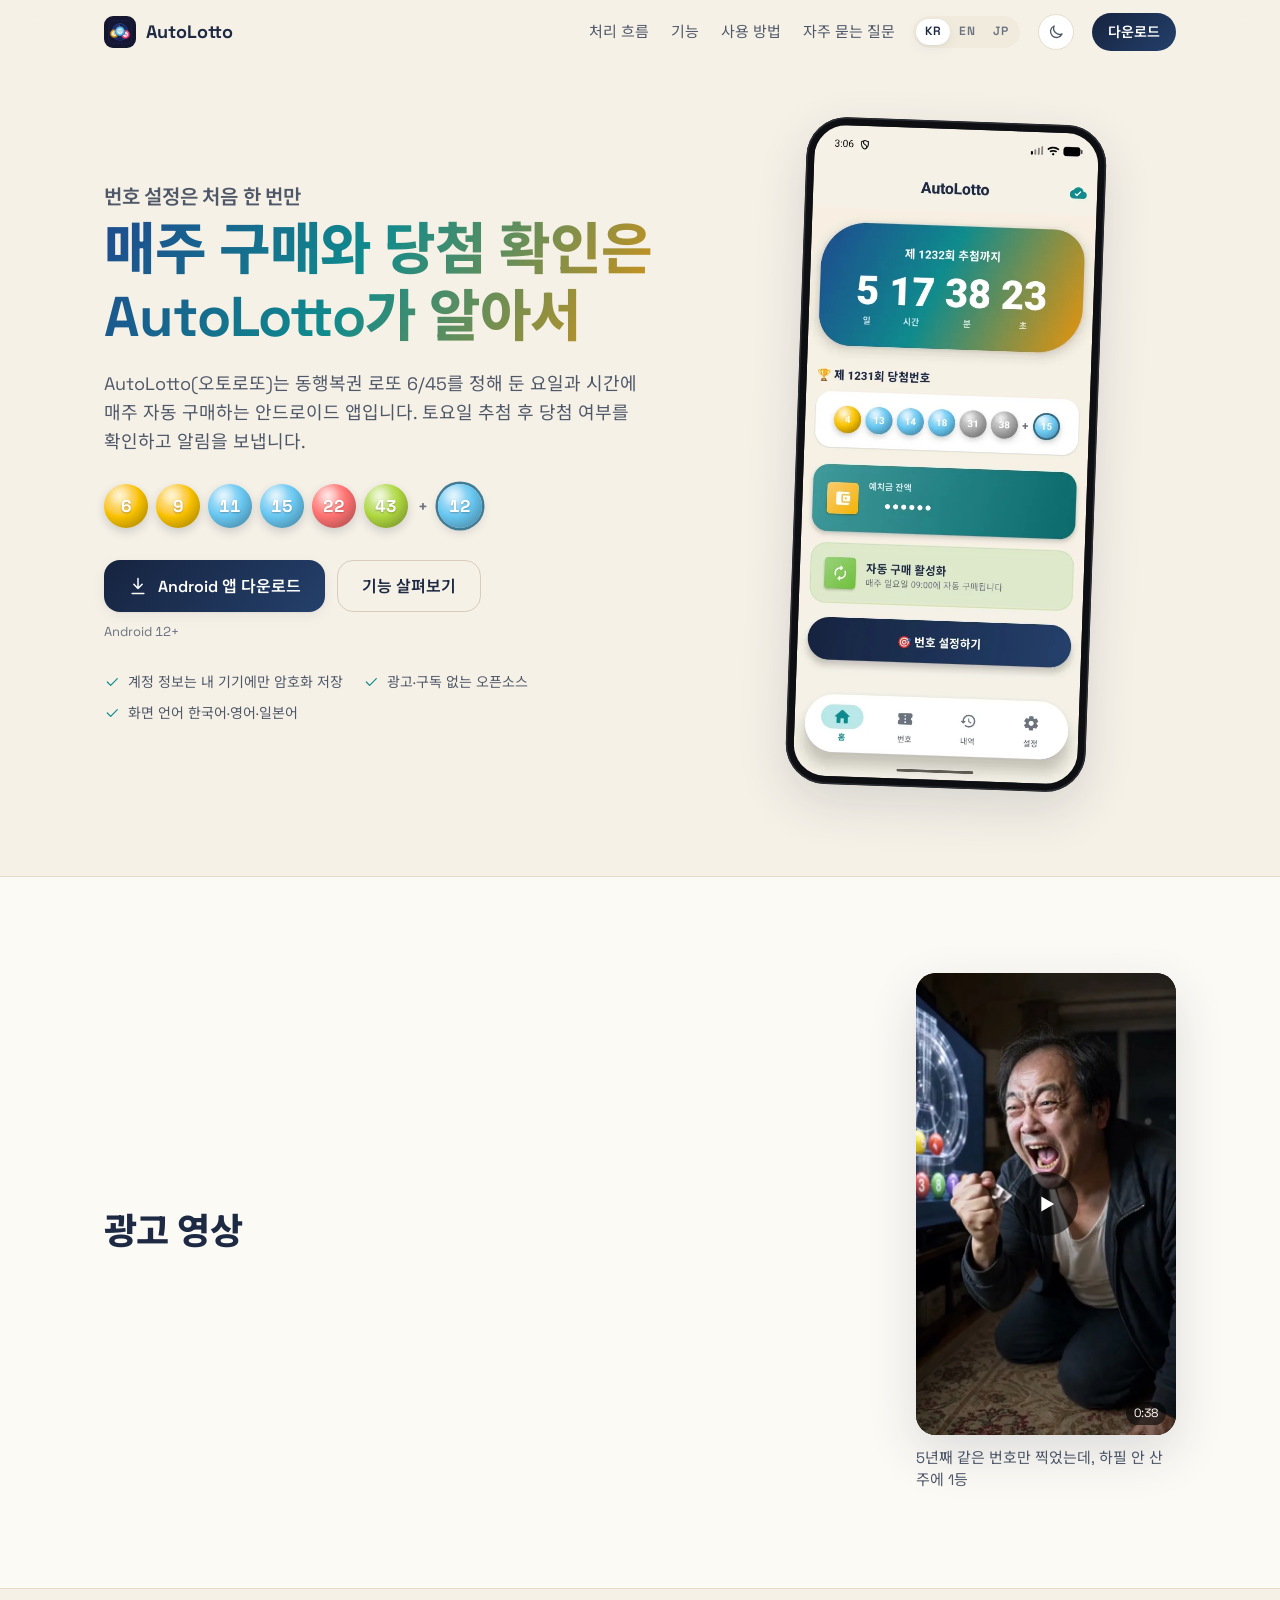
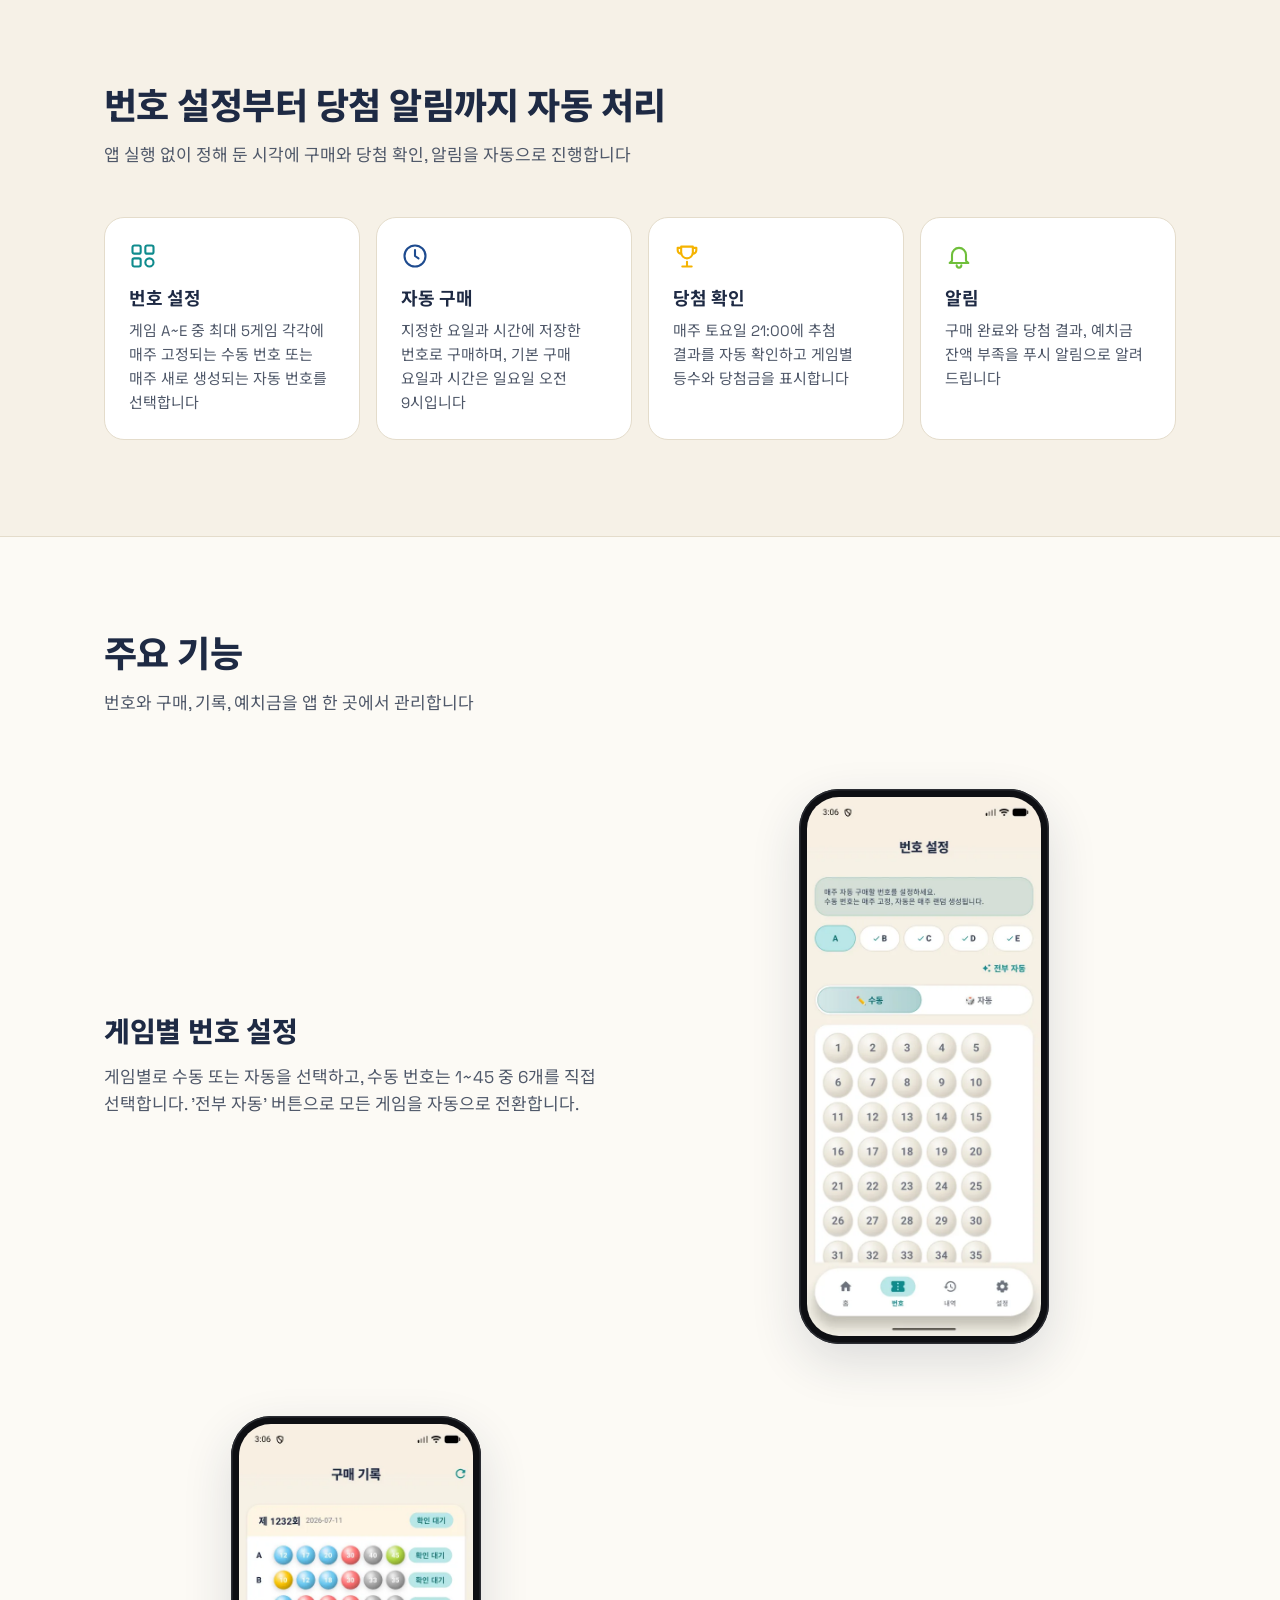
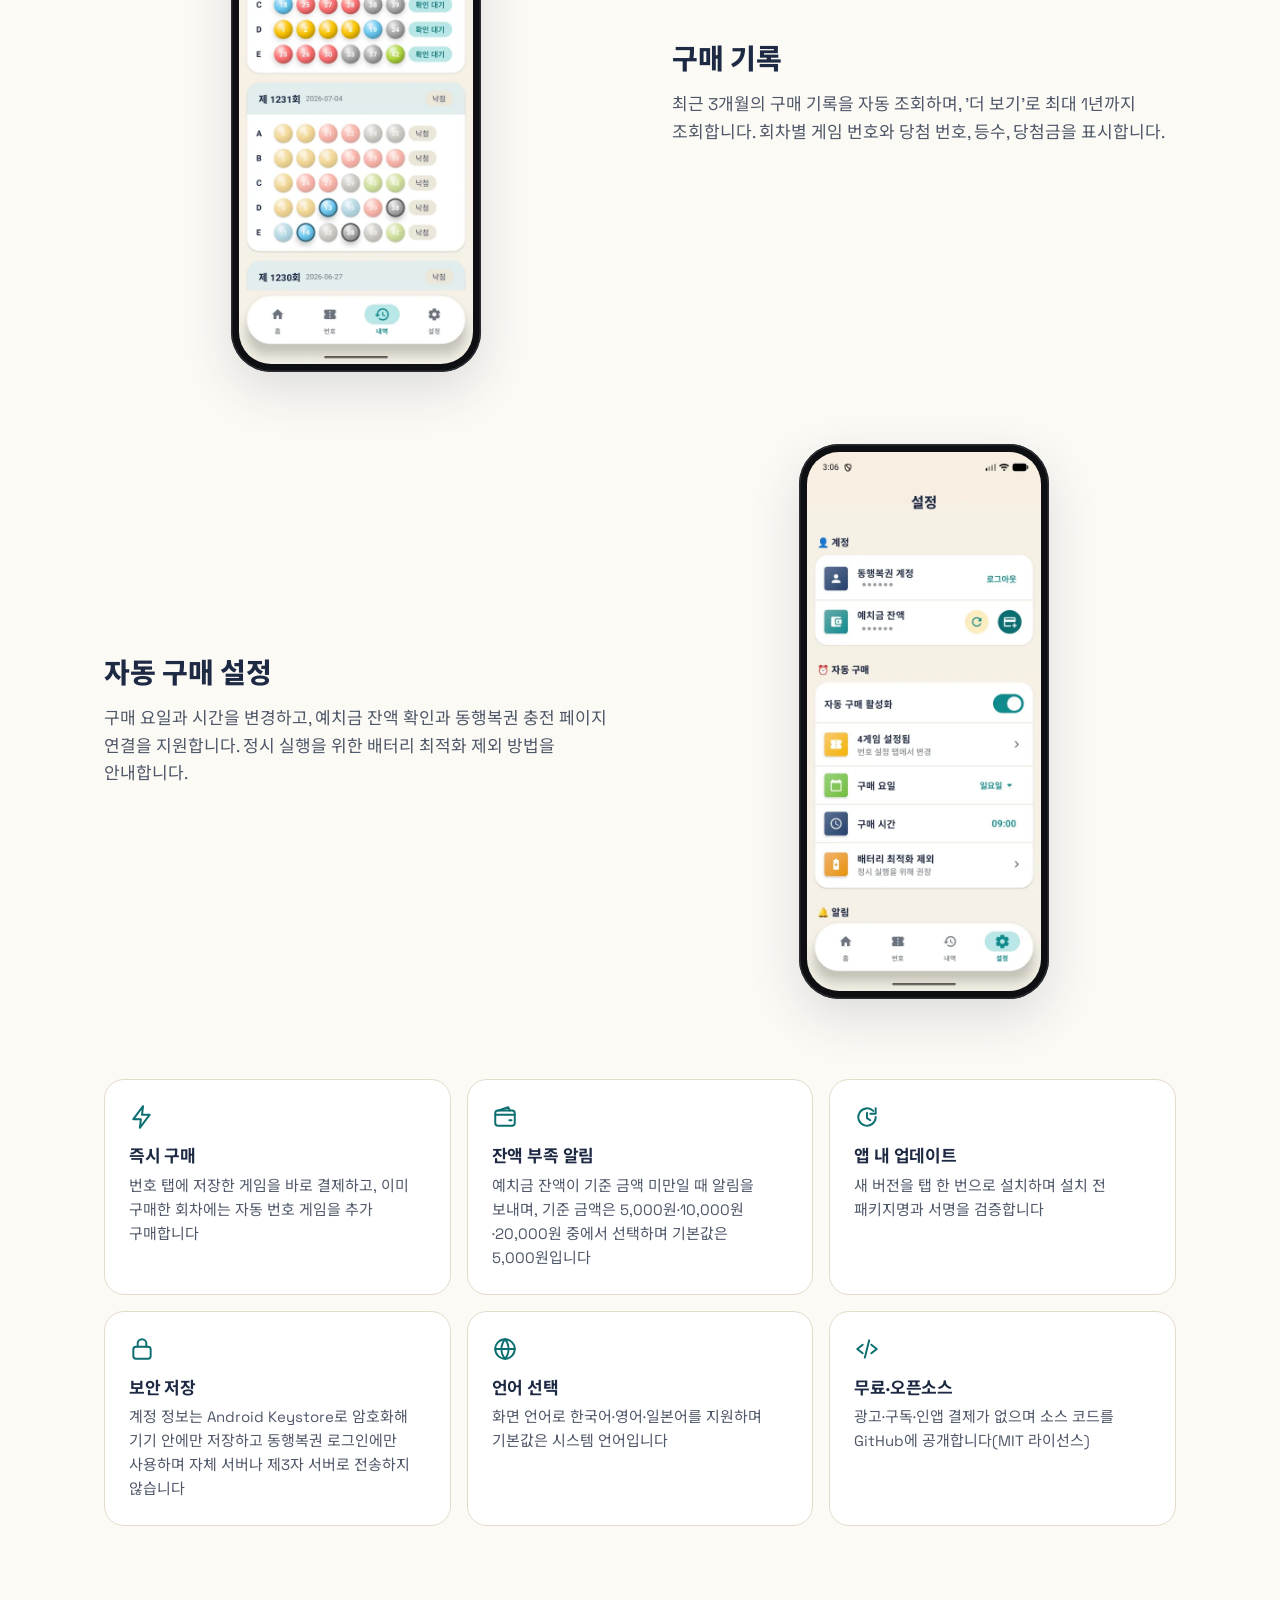
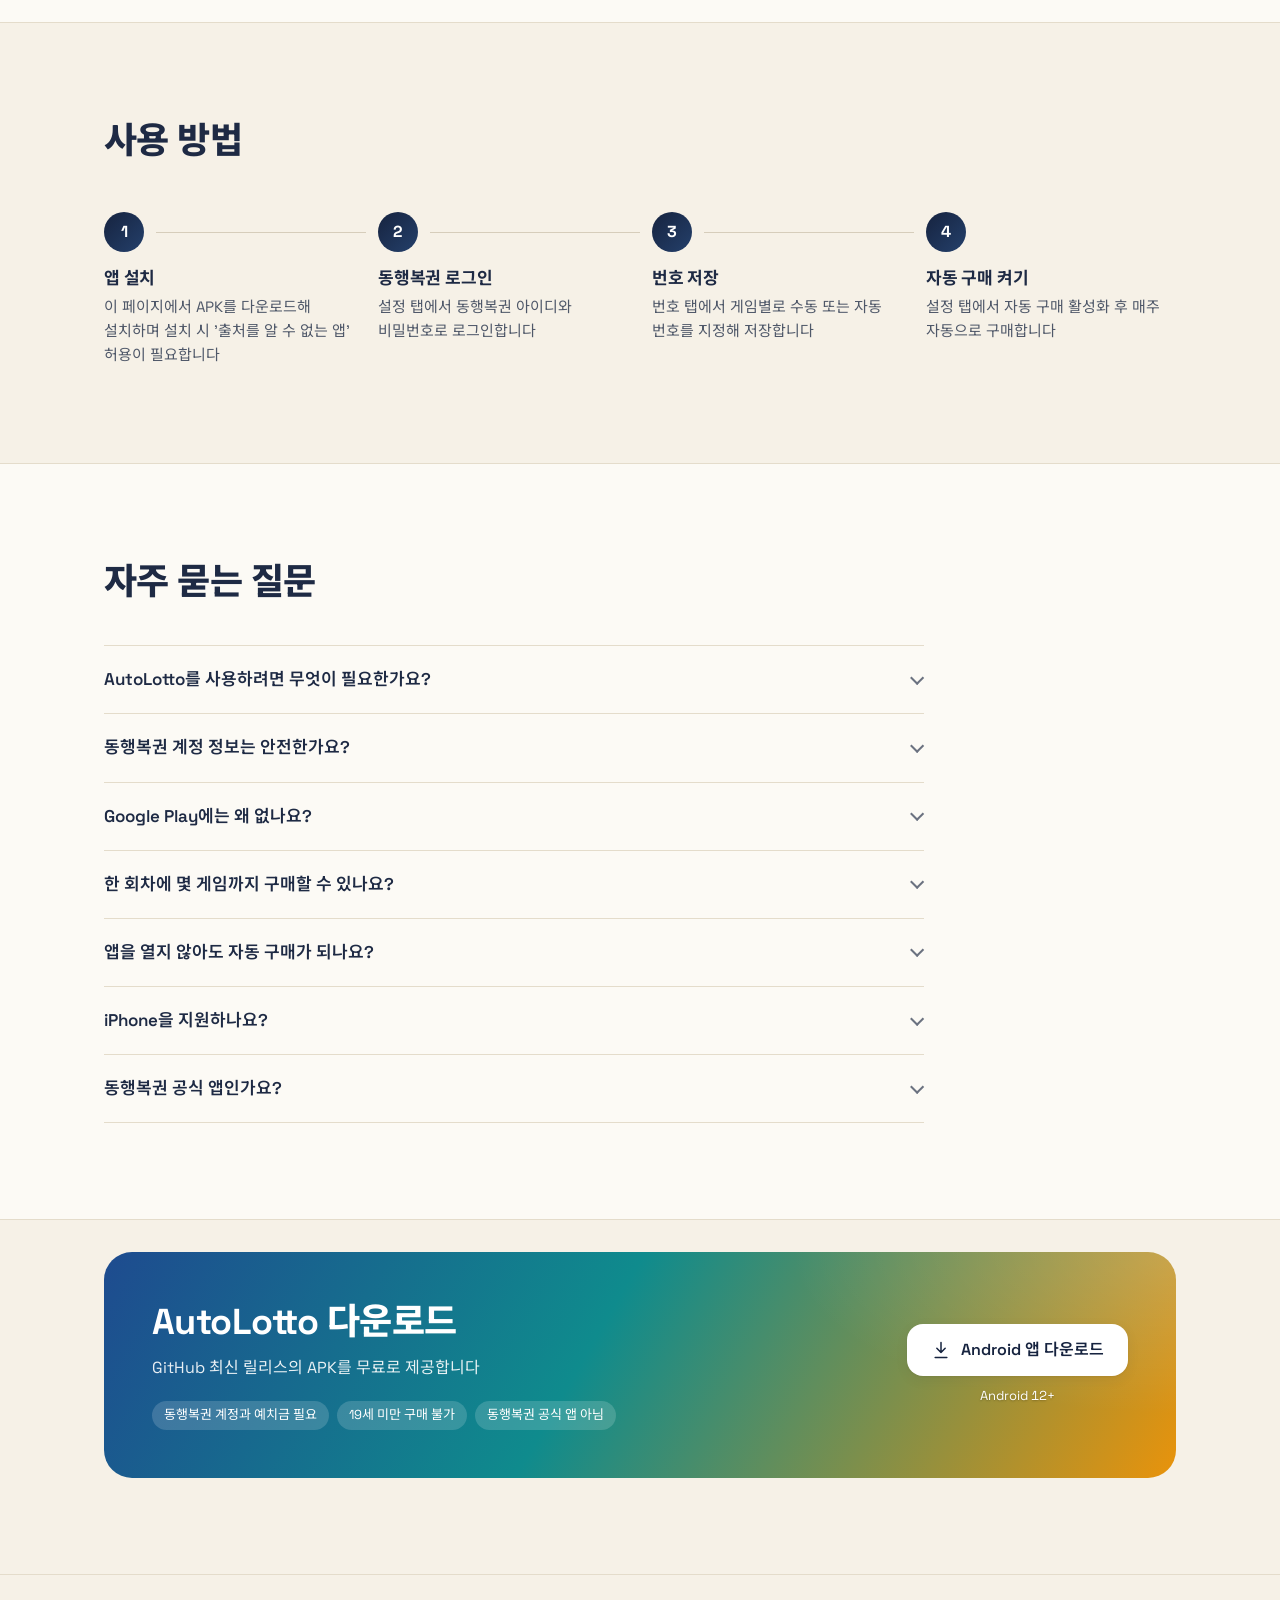
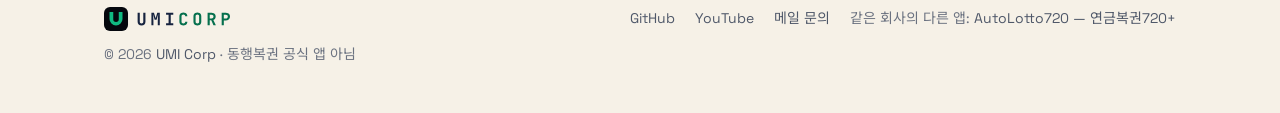
==== commit b4232cd8: "chore(site): 네이버 서치어드바이저 소유 확인 메타 태그를 넣는다 Co-Authored-By: Claude Opus 5.5 <noreply@anthropic.com>" ====
--- a/site/index.html
+++ b/site/index.html
@@ -3,6 +3,7 @@
 <head>
 <meta charset="utf-8">
 <meta name="viewport" content="width=device-width, initial-scale=1">
+<meta name="naver-site-verification" content="dc8b35a87d1bb23ec42b38031267ed1cdc16c831">
 <title>AutoLotto | 로또 6/45 자동 구매·당첨 확인 안드로이드 앱</title>
 <meta name="description" content="동행복권 로또 6/45를 지정한 요일과 시간에 매주 자동 구매하고 토요일 추첨 후 당첨 확인과 알림을 제공합니다. 최대 5게임의 번호를 수동·자동으로 설정하며, 계정 정보는 기기에 암호화해 저장합니다. 무료이며 광고가 없는 오픈소스 앱으로 Android 12 이상에서 사용할 수 있습니다">
 <meta name="color-scheme" content="light dark">
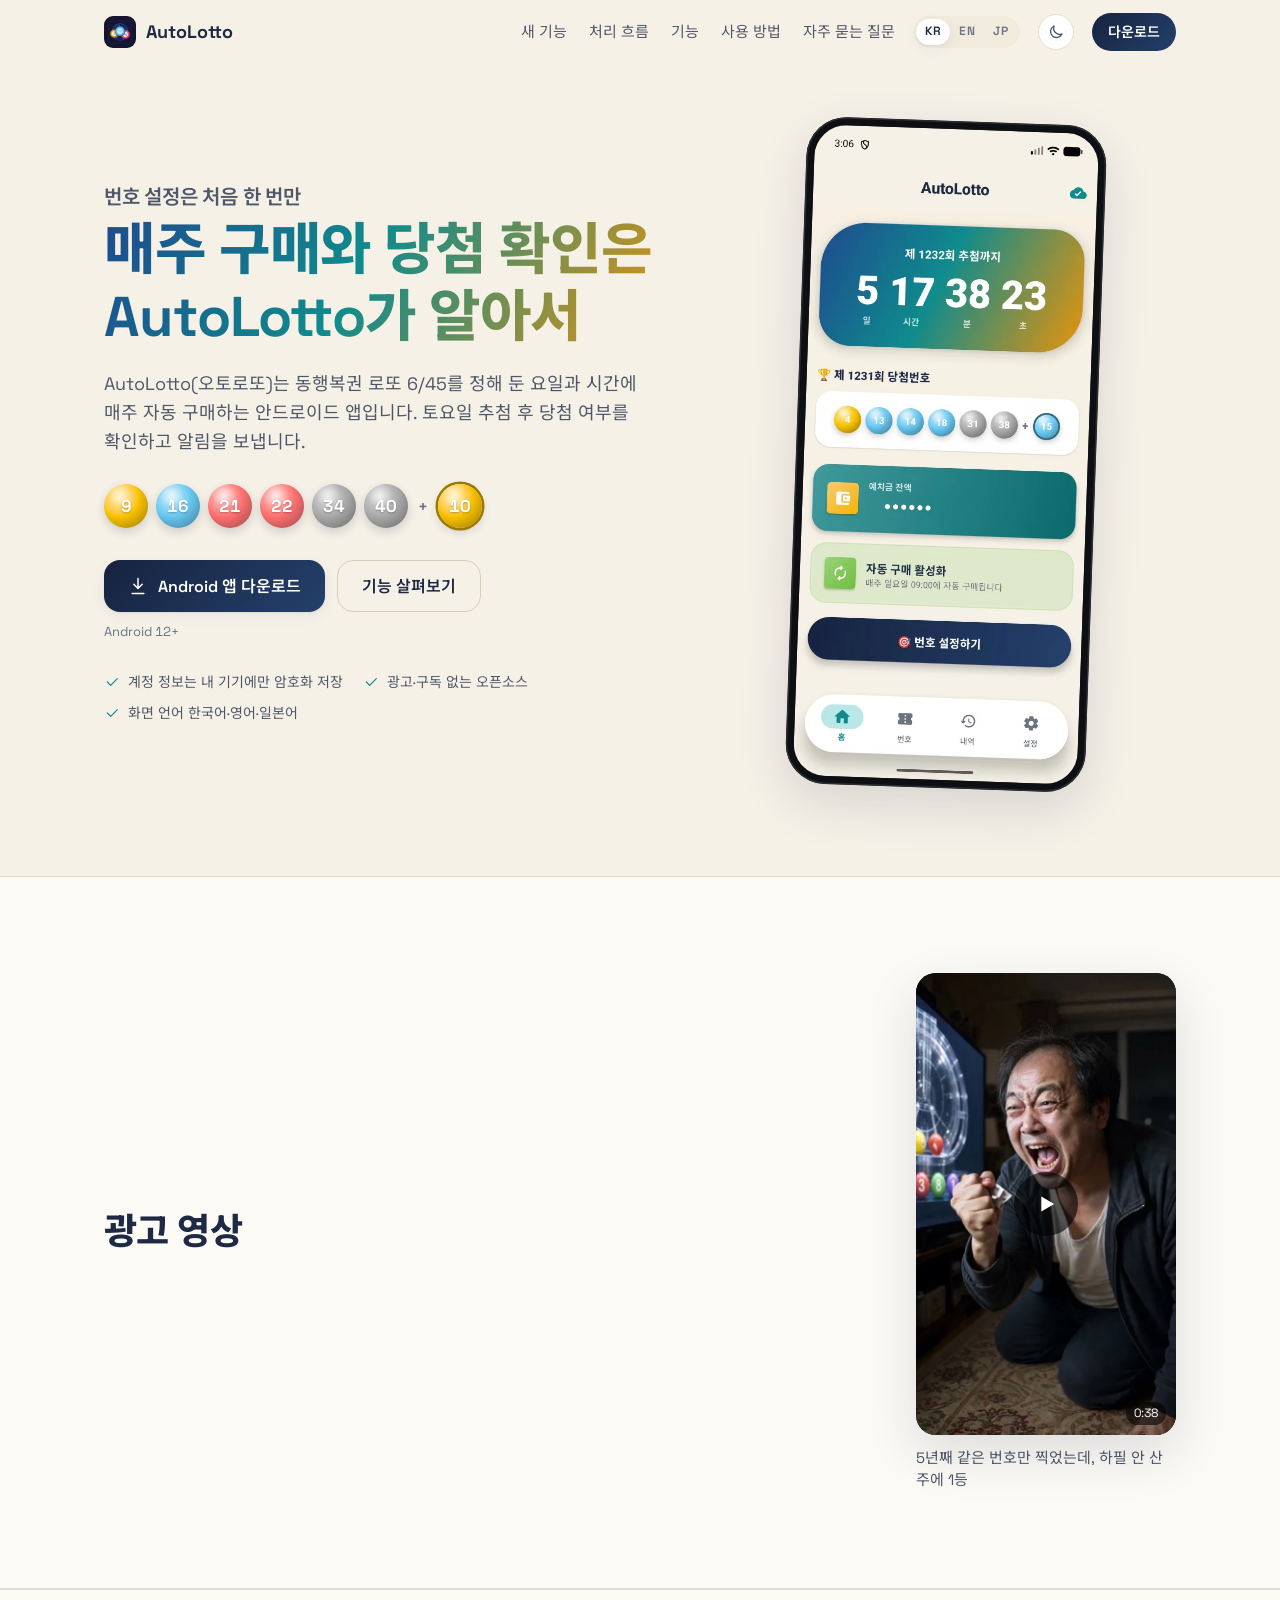
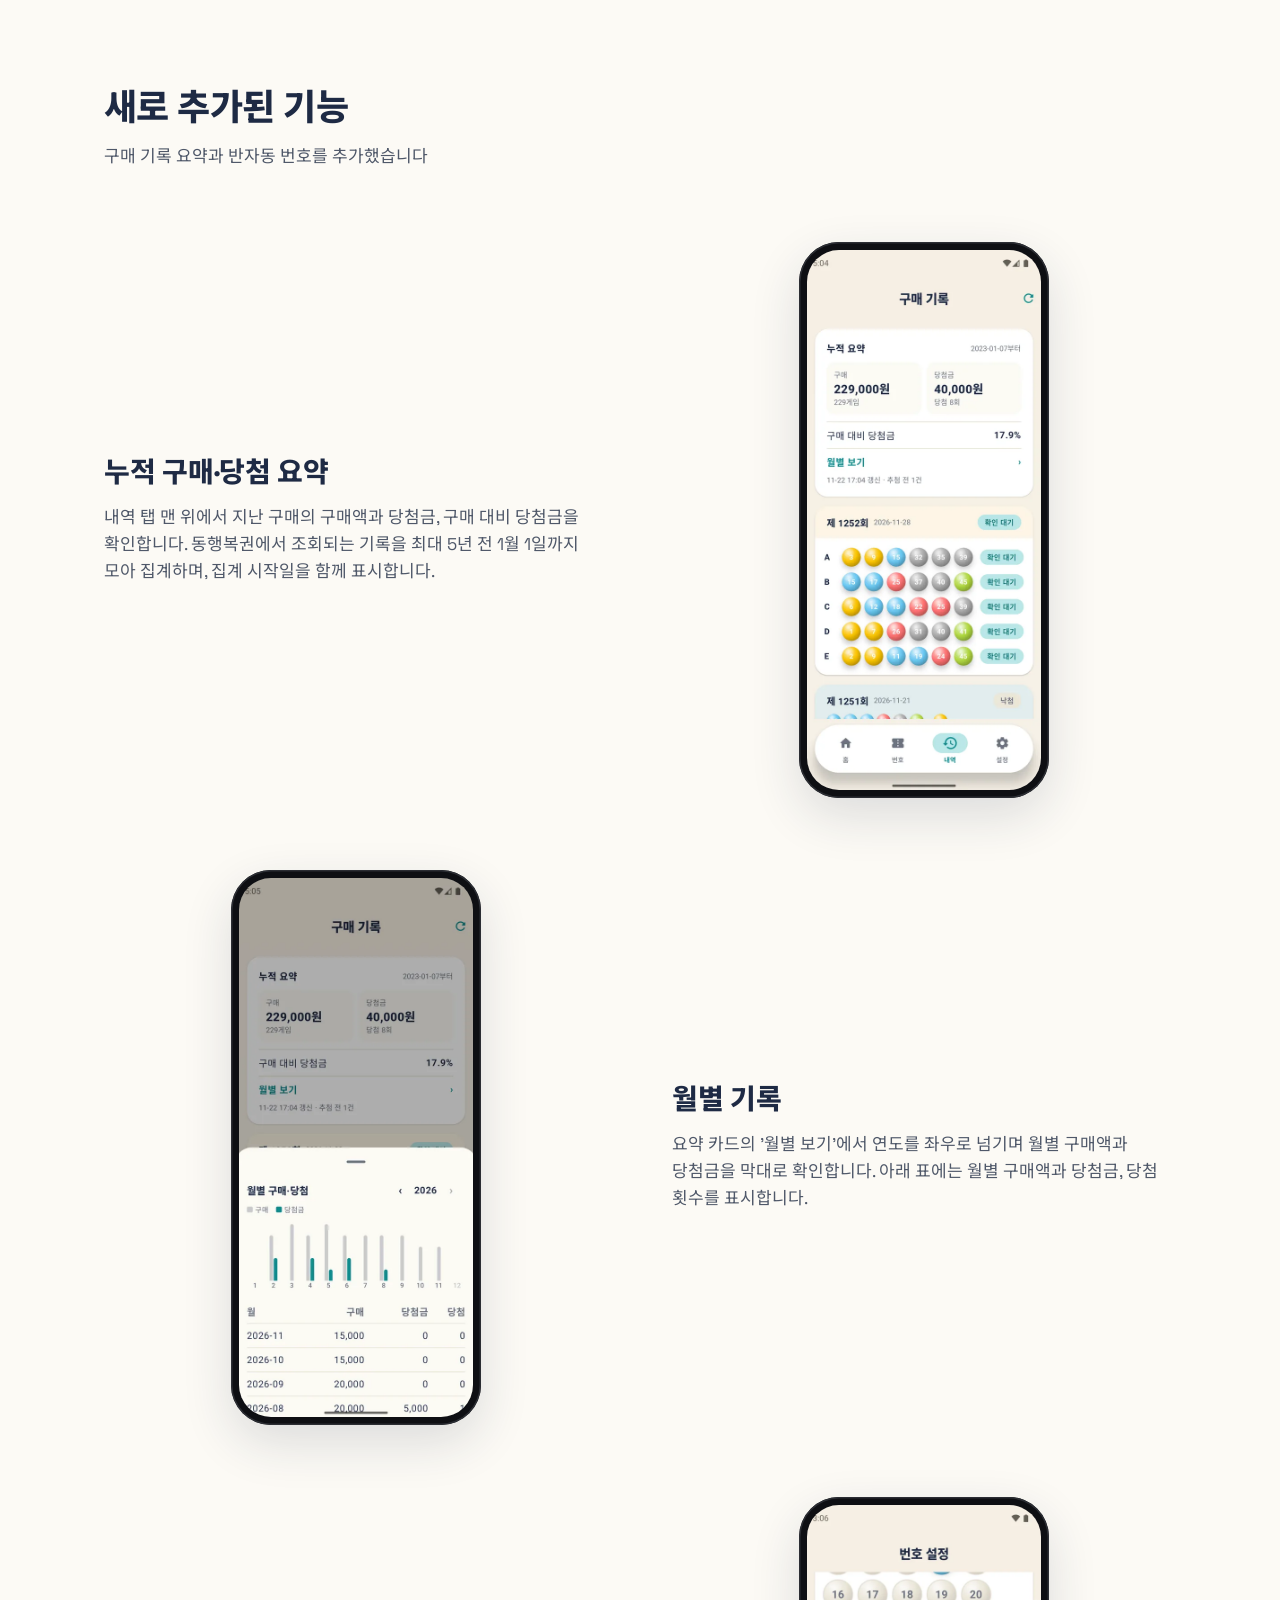
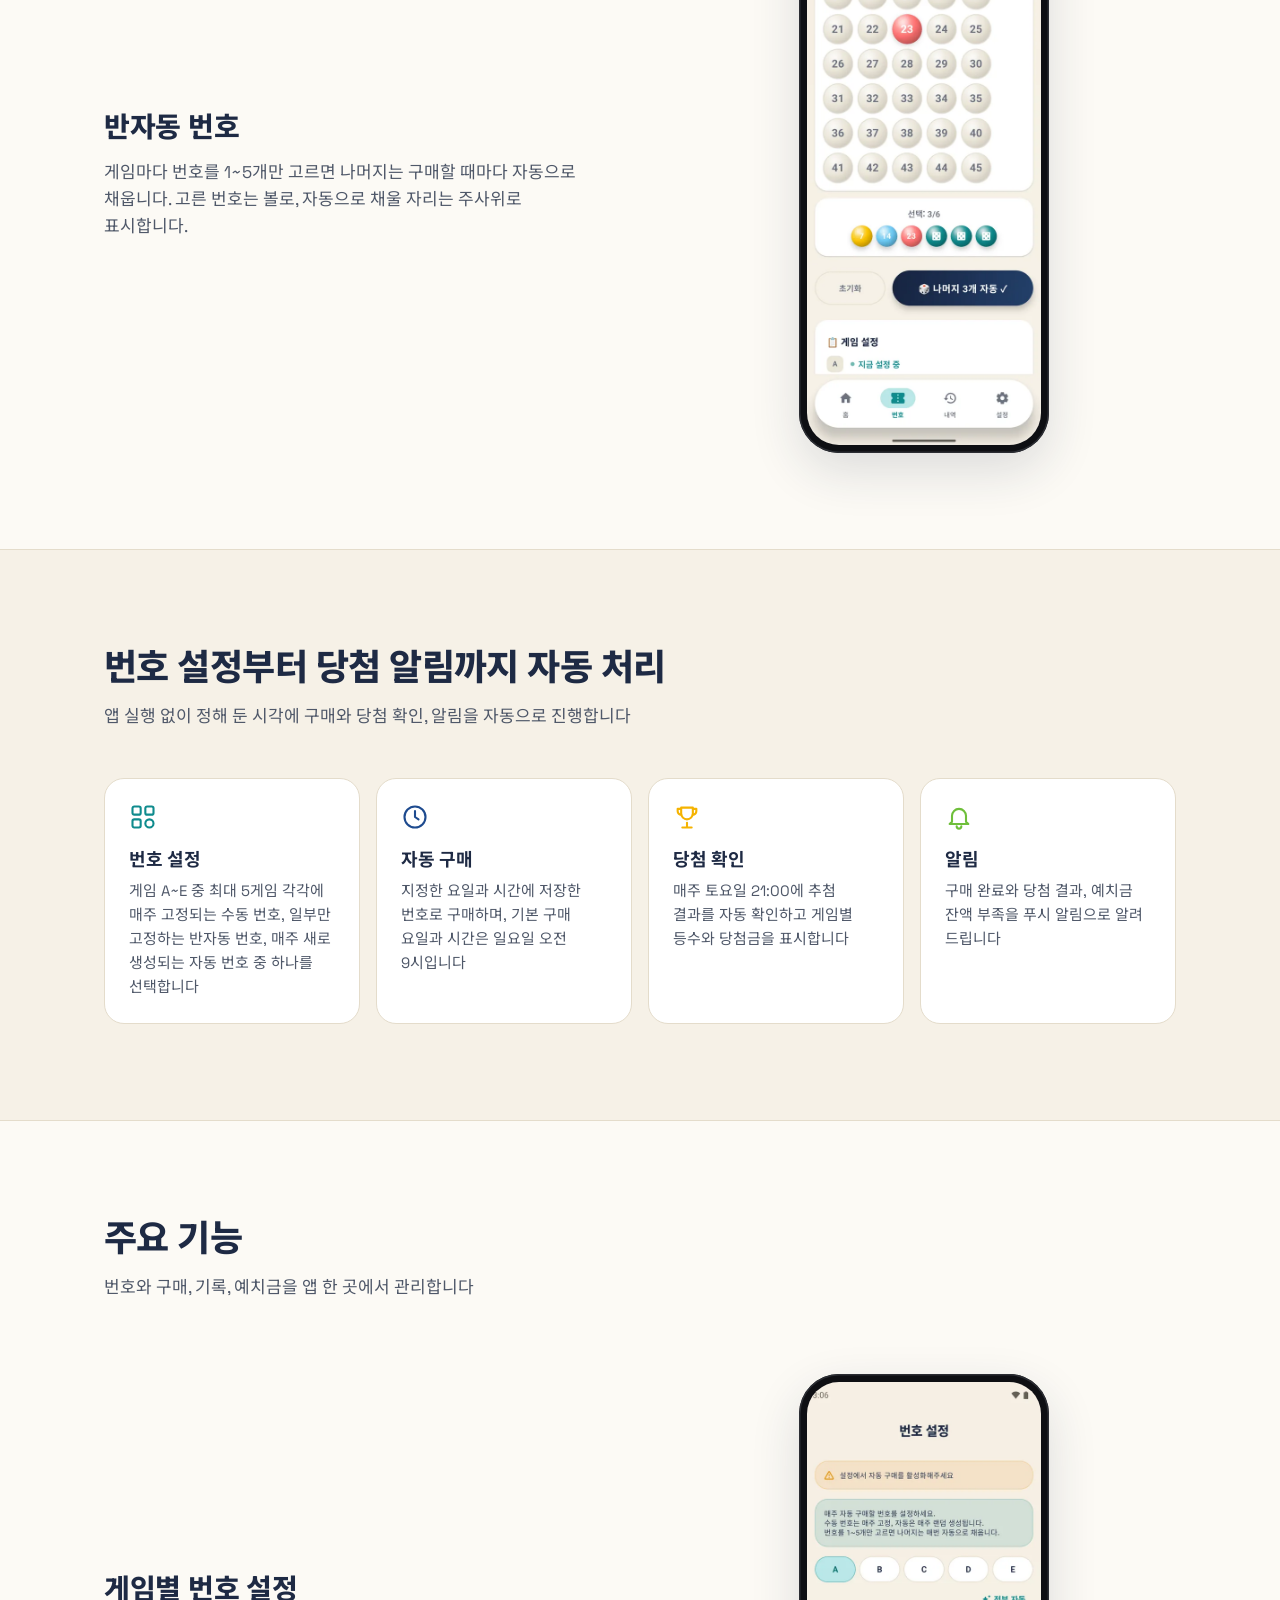
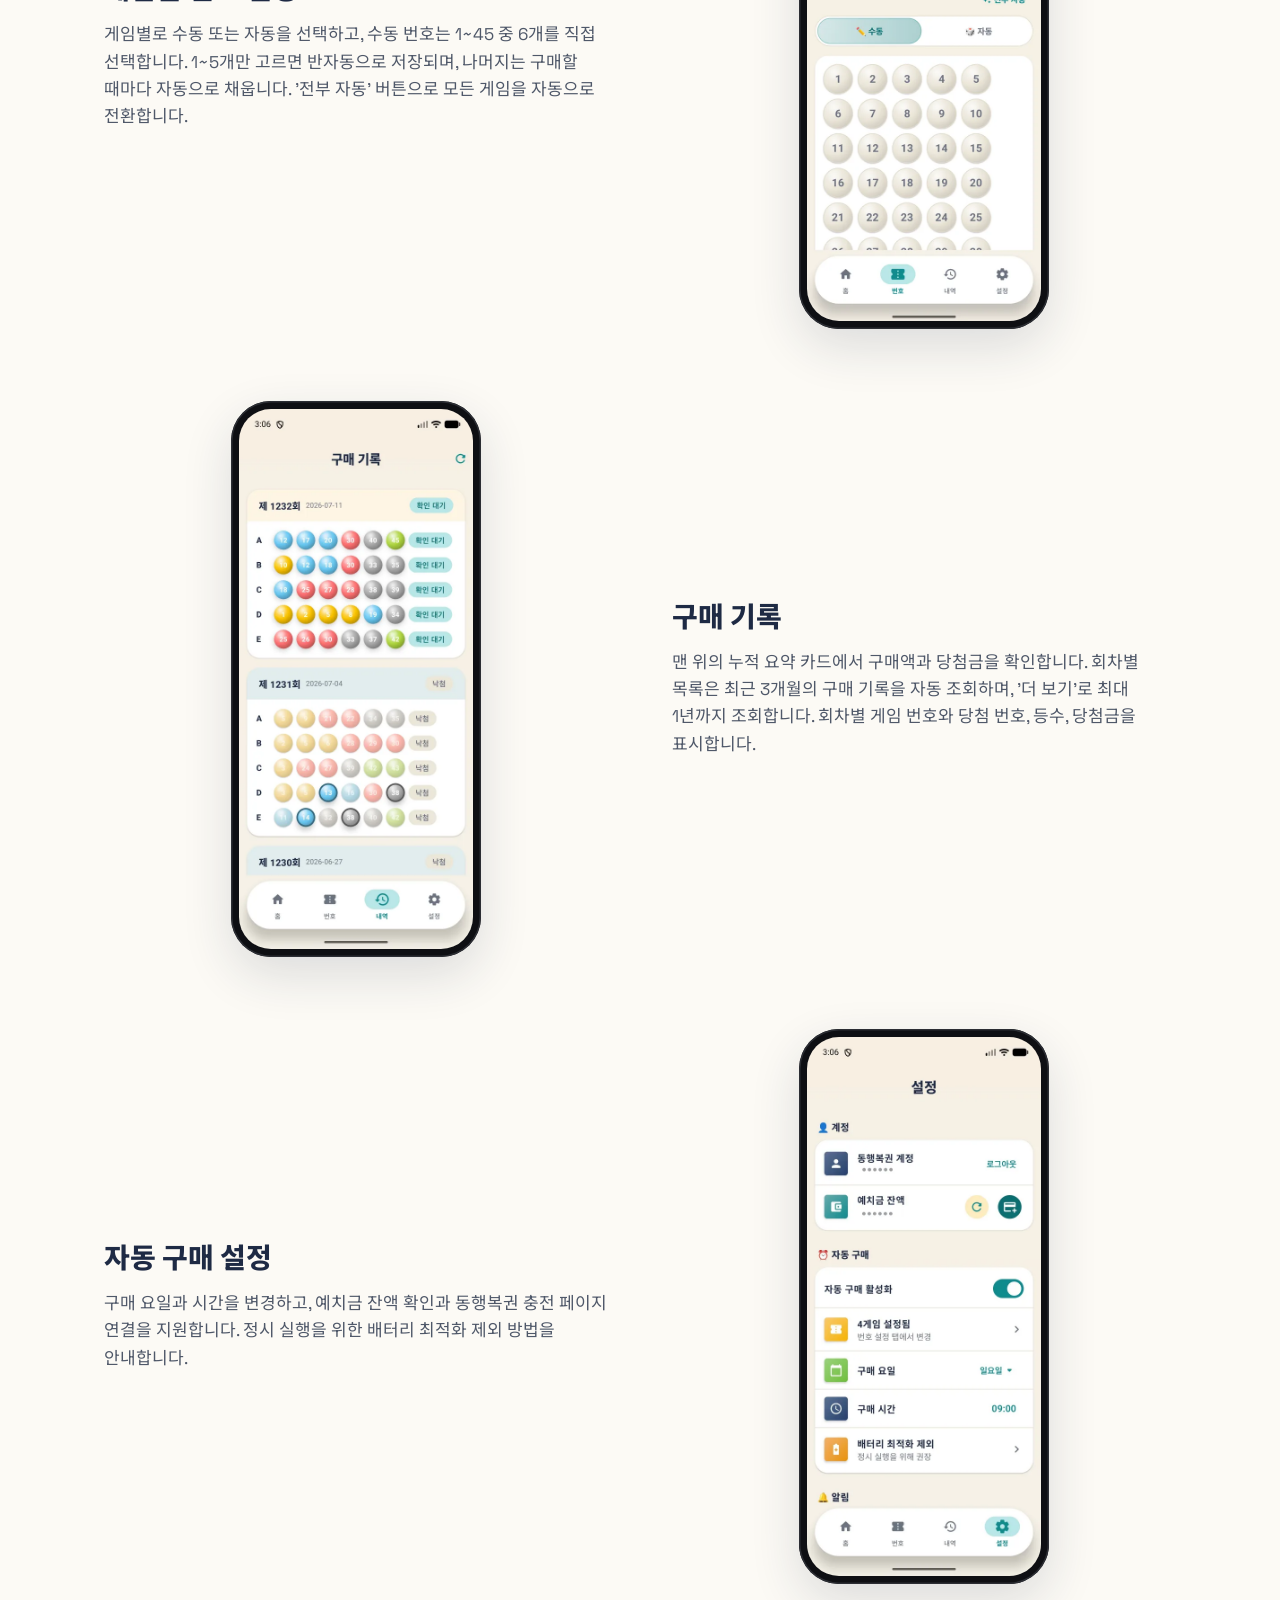
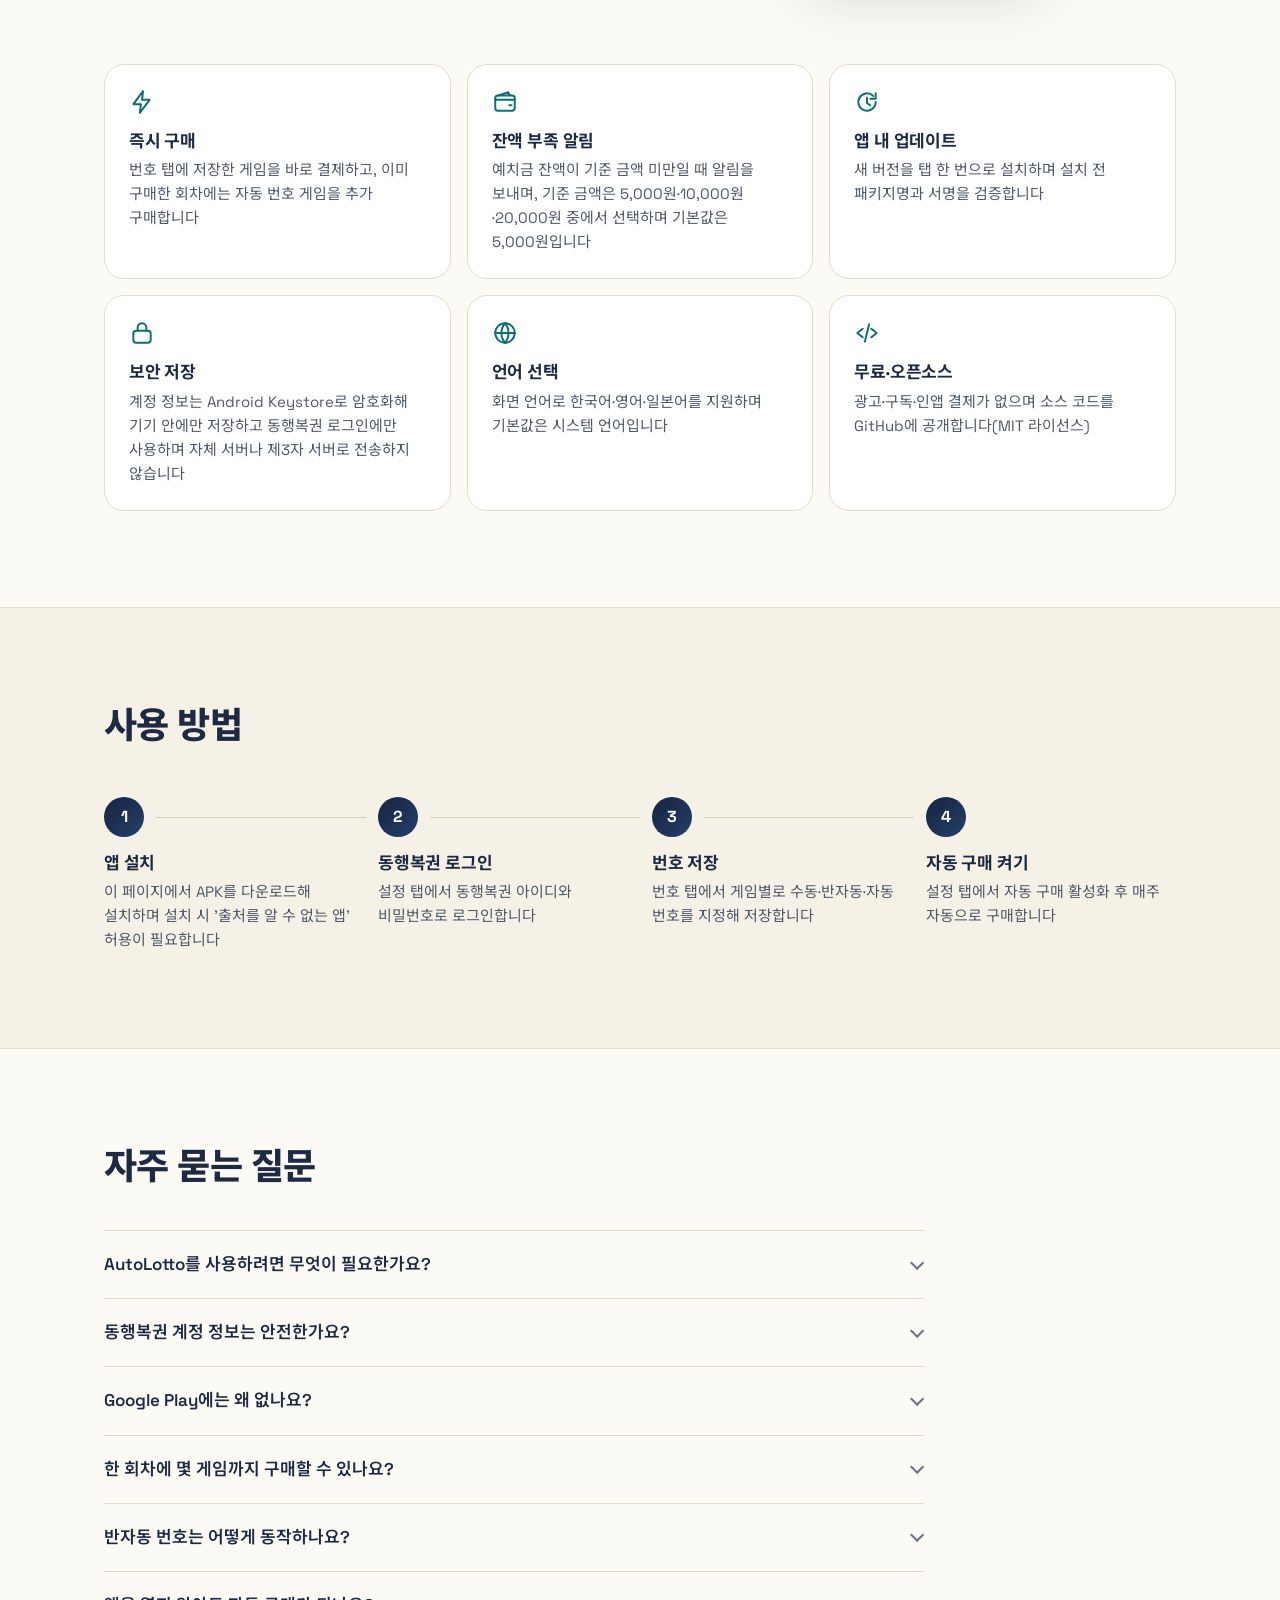
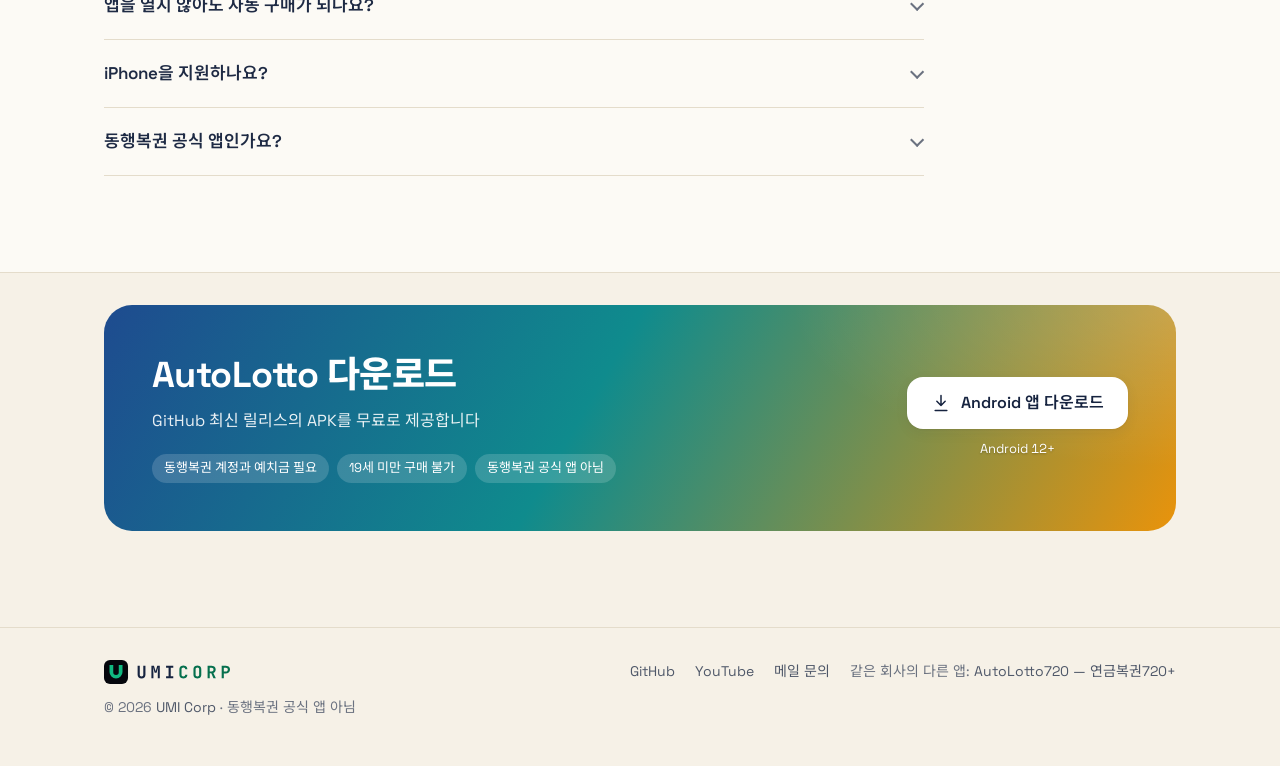
==== commit f322c744: "feat(site): 소개 페이지에 새 기능 섹션을 넣고 반자동·누적 요약 문구를 반영한다 v1.1.18 기준으로 누적 구매·당첨 요약, 월별 기록, 반자동 번호를 KR·EN·JA" ====
--- a/site/index.html
+++ b/site/index.html
@@ -5,7 +5,7 @@
 <meta name="viewport" content="width=device-width, initial-scale=1">
 <meta name="naver-site-verification" content="dc8b35a87d1bb23ec42b38031267ed1cdc16c831">
 <title>AutoLotto | 로또 6/45 자동 구매·당첨 확인 안드로이드 앱</title>
-<meta name="description" content="동행복권 로또 6/45를 지정한 요일과 시간에 매주 자동 구매하고 토요일 추첨 후 당첨 확인과 알림을 제공합니다. 최대 5게임의 번호를 수동·자동으로 설정하며, 계정 정보는 기기에 암호화해 저장합니다. 무료이며 광고가 없는 오픈소스 앱으로 Android 12 이상에서 사용할 수 있습니다">
+<meta name="description" content="동행복권 로또 6/45를 지정한 요일과 시간에 매주 자동 구매하고 토요일 추첨 후 당첨 확인과 알림을 제공합니다. 최대 5게임의 번호를 수동·반자동·자동으로 설정하고, 지난 구매의 구매액과 당첨금을 누적 요약과 월별 기록으로 확인합니다. 계정 정보는 기기에 암호화해 저장합니다. 무료이며 광고가 없는 오픈소스 앱으로 Android 12 이상에서 사용할 수 있습니다">
 <meta name="color-scheme" content="light dark">
 <meta name="theme-color" media="(prefers-color-scheme: light)" content="#f6f1e7">
 <meta name="theme-color" media="(prefers-color-scheme: dark)" content="#15161b">
@@ -18,7 +18,7 @@
 <meta property="og:locale:alternate" content="ja_JP">
 <meta property="og:type" content="website">
 <meta property="og:title" content="AutoLotto | 로또 6/45 자동 구매·당첨 확인 안드로이드 앱">
-<meta property="og:description" content="동행복권 로또 6/45를 지정한 요일과 시간에 매주 자동 구매하고 토요일 추첨 후 당첨 확인과 알림을 제공합니다. 최대 5게임의 번호를 수동·자동으로 설정하며, 계정 정보는 기기에 암호화해 저장합니다. 무료이며 광고가 없는 오픈소스 앱으로 Android 12 이상에서 사용할 수 있습니다">
+<meta property="og:description" content="동행복권 로또 6/45를 지정한 요일과 시간에 매주 자동 구매하고 토요일 추첨 후 당첨 확인과 알림을 제공합니다. 최대 5게임의 번호를 수동·반자동·자동으로 설정하고, 지난 구매의 구매액과 당첨금을 누적 요약과 월별 기록으로 확인합니다. 계정 정보는 기기에 암호화해 저장합니다. 무료이며 광고가 없는 오픈소스 앱으로 Android 12 이상에서 사용할 수 있습니다">
 <meta property="og:url" content="https://autolotto.umicorp.kr/">
 <meta property="og:image" content="https://autolotto.umicorp.kr/assets/og.jpg">
 <meta property="og:image:width" content="1200">
@@ -41,7 +41,7 @@
 <script>window.dataLayer=window.dataLayer||[];function gtag(){dataLayer.push(arguments);}gtag('js',new Date());gtag('config','G-Q2ZL599WPJ');</script>
 <link rel="preload" href="assets/fonts/noto-sans-kr.woff2" as="font" type="font/woff2" crossorigin>
 <link rel="preload" href="assets/fonts/space-grotesk.woff2" as="font" type="font/woff2" crossorigin>
-<link rel="stylesheet" href="assets/site.css?v=20261112a">
+<link rel="stylesheet" href="assets/site.css?v=20261122a">
 <script defer src="assets/site.js"></script>
 <script type="application/ld+json">
 {
@@ -79,7 +79,7 @@
    "alternateName": "오토로또",
    "operatingSystem": "Android 12+",
    "applicationCategory": "UtilitiesApplication",
-   "description": "동행복권 로또 6/45를 지정한 요일과 시간에 매주 자동 구매하고 토요일 추첨 후 당첨 확인과 알림을 제공합니다. 최대 5게임의 번호를 수동·자동으로 설정하며, 계정 정보는 기기에 암호화해 저장합니다. 무료이며 광고가 없는 오픈소스 앱으로 Android 12 이상에서 사용할 수 있습니다",
+   "description": "동행복권 로또 6/45를 지정한 요일과 시간에 매주 자동 구매하고 토요일 추첨 후 당첨 확인과 알림을 제공합니다. 최대 5게임의 번호를 수동·반자동·자동으로 설정하고, 지난 구매의 구매액과 당첨금을 누적 요약과 월별 기록으로 확인합니다. 계정 정보는 기기에 암호화해 저장합니다. 무료이며 광고가 없는 오픈소스 앱으로 Android 12 이상에서 사용할 수 있습니다",
    "url": "https://autolotto.umicorp.kr/",
    "installUrl": "https://github.com/umi-corp/autolotto/releases/latest",
    "downloadUrl": "https://github.com/umi-corp/autolotto/releases/latest",
@@ -88,7 +88,10 @@
     "https://autolotto.umicorp.kr/assets/shots/home.webp",
     "https://autolotto.umicorp.kr/assets/shots/numbers.webp",
     "https://autolotto.umicorp.kr/assets/shots/history.webp",
-    "https://autolotto.umicorp.kr/assets/shots/settings.webp"
+    "https://autolotto.umicorp.kr/assets/shots/settings.webp",
+    "https://autolotto.umicorp.kr/assets/shots/summary.webp",
+    "https://autolotto.umicorp.kr/assets/shots/monthly.webp",
+    "https://autolotto.umicorp.kr/assets/shots/semi-auto.webp"
    ],
    "offers": {
     "@type": "Offer",
@@ -106,6 +109,9 @@
     "즉시 구매",
     "잔액 부족 알림",
     "구매 기록",
+    "누적 구매·당첨 요약",
+    "월별 기록",
+    "반자동 번호",
     "보안 저장"
    ]
   },
@@ -144,6 +150,14 @@
      "acceptedAnswer": {
       "@type": "Answer",
       "text": "동행복권 온라인 구매 한도는 회차당 5게임(5,000원)입니다. 동행복권 서버가 한도 초과 여부를 판정하며, 초과 시 앱에 동행복권 오류 메시지를 그대로 표시합니다."
+     }
+    },
+    {
+     "@type": "Question",
+     "name": "반자동 번호는 어떻게 동작하나요?",
+     "acceptedAnswer": {
+      "@type": "Answer",
+      "text": "번호 탭에서 한 게임에 번호를 1~5개만 고르고 확정하면 반자동 게임이 됩니다. 고른 번호는 매번 그대로 쓰고, 나머지 자리는 구매할 때마다 무작위로 새로 채웁니다."
      }
     },
     {
@@ -199,6 +213,7 @@
     <a class="brand" href=""><img src="assets/icon-160.webp" alt="" width="32" height="32"><span>AutoLotto</span></a>
     <div class="nav-right">
       <div class="nav-links">
+        <a href="#whats-new">새 기능</a>
         <a href="#flow">처리 흐름</a>
         <a href="#features">기능</a>
         <a href="#how">사용 방법</a>
@@ -249,11 +264,39 @@
     </div>
   </section>
 
+  <section class="band alt" id="whats-new" aria-labelledby="whats-new-title">
+    <div class="wrap">
+      <h2 class="band-title" id="whats-new-title">새로 추가된 기능</h2>
+      <p class="band-desc">구매 기록 요약과 반자동 번호를 추가했습니다</p>
+      <div class="feature">
+        <div>
+          <h3>누적 구매·당첨 요약</h3>
+          <p>내역 탭 맨 위에서 지난 구매의 구매액과 당첨금, 구매 대비 당첨금을 확인합니다. 동행복권에서 조회되는 기록을 최대 5년 전 1월 1일까지 모아 집계하며, 집계 시작일을 함께 표시합니다.</p>
+        </div>
+        <div class="feature-media"><div class="phone"><img src="assets/shots/summary.webp" alt="내역 탭 누적 요약 카드: 구매액과 게임 수, 당첨금과 당첨 횟수, 구매 대비 당첨금, 월별 보기" width="540" height="1200" loading="lazy" decoding="async"></div></div>
+      </div>
+      <div class="feature rev">
+        <div>
+          <h3>월별 기록</h3>
+          <p>요약 카드의 '월별 보기'에서 연도를 좌우로 넘기며 월별 구매액과 당첨금을 막대로 확인합니다. 아래 표에는 월별 구매액과 당첨금, 당첨 횟수를 표시합니다.</p>
+        </div>
+        <div class="feature-media"><div class="phone"><img src="assets/shots/monthly.webp" alt="월별 구매·당첨 시트: 연도 전환, 1~12월 구매액과 당첨금 막대, 월별 표" width="540" height="1200" loading="lazy" decoding="async"></div></div>
+      </div>
+      <div class="feature">
+        <div>
+          <h3>반자동 번호</h3>
+          <p>게임마다 번호를 1~5개만 고르면 나머지는 구매할 때마다 자동으로 채웁니다. 고른 번호는 볼로, 자동으로 채울 자리는 주사위로 표시합니다.</p>
+        </div>
+        <div class="feature-media"><div class="phone"><img src="assets/shots/semi-auto.webp" alt="번호 탭 반자동 설정: 고른 번호 3개는 볼, 나머지 3자리는 주사위, '나머지 3개 자동' 확정 버튼" width="540" height="1200" loading="lazy" decoding="async"></div></div>
+      </div>
+    </div>
+  </section>
+
   <section class="band" id="flow" aria-labelledby="flow-title">
     <div class="wrap">
       <h2 class="band-title" id="flow-title">번호 설정부터 당첨 알림까지 자동 처리</h2>
       <p class="band-desc">앱 실행 없이 정해 둔 시각에 구매와 당첨 확인, 알림을 자동으로 진행합니다</p>
-      <ol class="stages"><li class="stage"><span class="stage-ic"><svg class="icon" viewBox="0 0 24 24" aria-hidden="true"><rect x="3" y="3" width="7" height="7" rx="1.5"/><rect x="14" y="3" width="7" height="7" rx="1.5"/><rect x="3" y="14" width="7" height="7" rx="1.5"/><circle cx="17.5" cy="17.5" r="3.5"/></svg></span><h3>번호 설정</h3><p>게임 A~E 중 최대 5게임 각각에 매주 고정되는 수동 번호 또는 매주 새로 생성되는 자동 번호를 선택합니다</p></li><li class="stage"><span class="stage-ic"><svg class="icon" viewBox="0 0 24 24" aria-hidden="true"><circle cx="12" cy="12" r="9"/><path d="M12 7v5l3 2"/></svg></span><h3>자동 구매</h3><p>지정한 요일과 시간에 저장한 번호로 구매하며, 기본 구매 요일과 시간은 일요일 오전 9시입니다</p></li><li class="stage"><span class="stage-ic"><svg class="icon" viewBox="0 0 24 24" aria-hidden="true"><path d="M8 21h8M12 17v4M7 4h10v5a5 5 0 0 1-10 0V4z"/><path d="M17 5h3v2a3 3 0 0 1-3 3M7 5H4v2a3 3 0 0 0 3 3"/></svg></span><h3>당첨 확인</h3><p>매주 토요일 21:00에 추첨 결과를 자동 확인하고 게임별 등수와 당첨금을 표시합니다</p></li><li class="stage"><span class="stage-ic"><svg class="icon" viewBox="0 0 24 24" aria-hidden="true"><path d="M6 16V11a6 6 0 0 1 12 0v5l2 2H4l2-2z"/><path d="M10 20a2 2 0 0 0 4 0"/></svg></span><h3>알림</h3><p>구매 완료와 당첨 결과, 예치금 잔액 부족을 푸시 알림으로 알려 드립니다</p></li></ol>
+      <ol class="stages"><li class="stage"><span class="stage-ic"><svg class="icon" viewBox="0 0 24 24" aria-hidden="true"><rect x="3" y="3" width="7" height="7" rx="1.5"/><rect x="14" y="3" width="7" height="7" rx="1.5"/><rect x="3" y="14" width="7" height="7" rx="1.5"/><circle cx="17.5" cy="17.5" r="3.5"/></svg></span><h3>번호 설정</h3><p>게임 A~E 중 최대 5게임 각각에 매주 고정되는 수동 번호, 일부만 고정하는 반자동 번호, 매주 새로 생성되는 자동 번호 중 하나를 선택합니다</p></li><li class="stage"><span class="stage-ic"><svg class="icon" viewBox="0 0 24 24" aria-hidden="true"><circle cx="12" cy="12" r="9"/><path d="M12 7v5l3 2"/></svg></span><h3>자동 구매</h3><p>지정한 요일과 시간에 저장한 번호로 구매하며, 기본 구매 요일과 시간은 일요일 오전 9시입니다</p></li><li class="stage"><span class="stage-ic"><svg class="icon" viewBox="0 0 24 24" aria-hidden="true"><path d="M8 21h8M12 17v4M7 4h10v5a5 5 0 0 1-10 0V4z"/><path d="M17 5h3v2a3 3 0 0 1-3 3M7 5H4v2a3 3 0 0 0 3 3"/></svg></span><h3>당첨 확인</h3><p>매주 토요일 21:00에 추첨 결과를 자동 확인하고 게임별 등수와 당첨금을 표시합니다</p></li><li class="stage"><span class="stage-ic"><svg class="icon" viewBox="0 0 24 24" aria-hidden="true"><path d="M6 16V11a6 6 0 0 1 12 0v5l2 2H4l2-2z"/><path d="M10 20a2 2 0 0 0 4 0"/></svg></span><h3>알림</h3><p>구매 완료와 당첨 결과, 예치금 잔액 부족을 푸시 알림으로 알려 드립니다</p></li></ol>
     </div>
   </section>
 
@@ -264,14 +307,14 @@
       <div class="feature">
         <div>
           <h3>게임별 번호 설정</h3>
-          <p>게임별로 수동 또는 자동을 선택하고, 수동 번호는 1~45 중 6개를 직접 선택합니다. '전부 자동' 버튼으로 모든 게임을 자동으로 전환합니다.</p>
+          <p>게임별로 수동 또는 자동을 선택하고, 수동 번호는 1~45 중 6개를 직접 선택합니다. 1~5개만 고르면 반자동으로 저장되며, 나머지는 구매할 때마다 자동으로 채웁니다. '전부 자동' 버튼으로 모든 게임을 자동으로 전환합니다.</p>
         </div>
         <div class="feature-media"><div class="phone"><img src="assets/shots/numbers.webp" alt="번호 설정 화면: 게임 A~E 선택, 수동·자동 전환, 1~45 번호 공" width="540" height="1200" loading="lazy" decoding="async"></div></div>
       </div>
       <div class="feature rev">
         <div>
           <h3>구매 기록</h3>
-          <p>최근 3개월의 구매 기록을 자동 조회하며, '더 보기'로 최대 1년까지 조회합니다. 회차별 게임 번호와 당첨 번호, 등수, 당첨금을 표시합니다.</p>
+          <p>맨 위의 누적 요약 카드에서 구매액과 당첨금을 확인합니다. 회차별 목록은 최근 3개월의 구매 기록을 자동 조회하며, '더 보기'로 최대 1년까지 조회합니다. 회차별 게임 번호와 당첨 번호, 등수, 당첨금을 표시합니다.</p>
         </div>
         <div class="feature-media"><div class="phone"><img src="assets/shots/history.webp" alt="구매 기록 화면: 회차별 게임 번호와 당첨 여부" width="540" height="1200" loading="lazy" decoding="async"></div></div>
       </div>
@@ -289,14 +332,14 @@
   <section class="band" id="how" aria-labelledby="how-title">
     <div class="wrap">
       <h2 class="band-title" id="how-title">사용 방법</h2>
-      <ol class="steps"><li class="step" data-n="1"><h3>앱 설치</h3><p>이 페이지에서 APK를 다운로드해 설치하며 설치 시 '출처를 알 수 없는 앱' 허용이 필요합니다</p></li><li class="step" data-n="2"><h3>동행복권 로그인</h3><p>설정 탭에서 동행복권 아이디와 비밀번호로 로그인합니다</p></li><li class="step" data-n="3"><h3>번호 저장</h3><p>번호 탭에서 게임별로 수동 또는 자동 번호를 지정해 저장합니다</p></li><li class="step" data-n="4"><h3>자동 구매 켜기</h3><p>설정 탭에서 자동 구매 활성화 후 매주 자동으로 구매합니다</p></li></ol>
+      <ol class="steps"><li class="step" data-n="1"><h3>앱 설치</h3><p>이 페이지에서 APK를 다운로드해 설치하며 설치 시 '출처를 알 수 없는 앱' 허용이 필요합니다</p></li><li class="step" data-n="2"><h3>동행복권 로그인</h3><p>설정 탭에서 동행복권 아이디와 비밀번호로 로그인합니다</p></li><li class="step" data-n="3"><h3>번호 저장</h3><p>번호 탭에서 게임별로 수동·반자동·자동 번호를 지정해 저장합니다</p></li><li class="step" data-n="4"><h3>자동 구매 켜기</h3><p>설정 탭에서 자동 구매 활성화 후 매주 자동으로 구매합니다</p></li></ol>
     </div>
   </section>
 
   <section class="band alt" id="faq" aria-labelledby="faq-title">
     <div class="wrap">
       <h2 class="band-title" id="faq-title">자주 묻는 질문</h2>
-      <div class="faq"><details><summary>AutoLotto를 사용하려면 무엇이 필요한가요?</summary><p>동행복권(dhlottery.co.kr) 회원 계정과 구매 금액만큼의 예치금이 필요합니다. 예치금은 동행복권 홈페이지에서 충전하며 앱에서 충전 페이지로 이동할 수 있습니다.</p></details><details><summary>동행복권 계정 정보는 안전한가요?</summary><p>계정 정보는 Android Keystore로 암호화해 기기 안에만 저장하며 동행복권 로그인에만 사용합니다. 자체 서버는 없습니다. GitHub에 공개된 소스 코드에서 확인할 수 있습니다.</p></details><details><summary>Google Play에는 왜 없나요?</summary><p>Google Play 도박 정책상 복권 구매 앱을 등록할 수 없습니다. APK는 GitHub 릴리스로 배포하며 새 버전은 앱 안에서 업데이트할 수 있습니다.</p></details><details><summary>한 회차에 몇 게임까지 구매할 수 있나요?</summary><p>동행복권 온라인 구매 한도는 회차당 5게임(5,000원)입니다. 동행복권 서버가 한도 초과 여부를 판정하며, 초과 시 앱에 동행복권 오류 메시지를 그대로 표시합니다.</p></details><details><summary>앱을 열지 않아도 자동 구매가 되나요?</summary><p>인터넷 연결 시 앱 실행 없이 지정 시각에 자동 구매합니다. 정시 실행을 위해 배터리 최적화 제외를 권장합니다.</p></details><details><summary>iPhone을 지원하나요?</summary><p>Android 12 이상 전용이며 iPhone 앱은 없습니다.</p></details><details><summary>동행복권 공식 앱인가요?</summary><p>UMI Corp에서 개발한 앱으로 동행복권 공식 앱이 아니며, 사용에 따른 책임은 사용자에게 있습니다. 19세 미만은 복권을 구매할 수 없습니다.</p></details></div>
+      <div class="faq"><details><summary>AutoLotto를 사용하려면 무엇이 필요한가요?</summary><p>동행복권(dhlottery.co.kr) 회원 계정과 구매 금액만큼의 예치금이 필요합니다. 예치금은 동행복권 홈페이지에서 충전하며 앱에서 충전 페이지로 이동할 수 있습니다.</p></details><details><summary>동행복권 계정 정보는 안전한가요?</summary><p>계정 정보는 Android Keystore로 암호화해 기기 안에만 저장하며 동행복권 로그인에만 사용합니다. 자체 서버는 없습니다. GitHub에 공개된 소스 코드에서 확인할 수 있습니다.</p></details><details><summary>Google Play에는 왜 없나요?</summary><p>Google Play 도박 정책상 복권 구매 앱을 등록할 수 없습니다. APK는 GitHub 릴리스로 배포하며 새 버전은 앱 안에서 업데이트할 수 있습니다.</p></details><details><summary>한 회차에 몇 게임까지 구매할 수 있나요?</summary><p>동행복권 온라인 구매 한도는 회차당 5게임(5,000원)입니다. 동행복권 서버가 한도 초과 여부를 판정하며, 초과 시 앱에 동행복권 오류 메시지를 그대로 표시합니다.</p></details><details><summary>반자동 번호는 어떻게 동작하나요?</summary><p>번호 탭에서 한 게임에 번호를 1~5개만 고르고 확정하면 반자동 게임이 됩니다. 고른 번호는 매번 그대로 쓰고, 나머지 자리는 구매할 때마다 무작위로 새로 채웁니다.</p></details><details><summary>앱을 열지 않아도 자동 구매가 되나요?</summary><p>인터넷 연결 시 앱 실행 없이 지정 시각에 자동 구매합니다. 정시 실행을 위해 배터리 최적화 제외를 권장합니다.</p></details><details><summary>iPhone을 지원하나요?</summary><p>Android 12 이상 전용이며 iPhone 앱은 없습니다.</p></details><details><summary>동행복권 공식 앱인가요?</summary><p>UMI Corp에서 개발한 앱으로 동행복권 공식 앱이 아니며, 사용에 따른 책임은 사용자에게 있습니다. 19세 미만은 복권을 구매할 수 없습니다.</p></details></div>
     </div>
   </section>
 
--- a/site/assets/site.css
+++ b/site/assets/site.css
@@ -97,7 +97,7 @@
 .icon { fill: none; stroke: currentColor; stroke-width: 1.8; stroke-linecap: round; stroke-linejoin: round; }
 [data-theme="light"] .theme-btn .sun, [data-theme="dark"] .theme-btn .moon { display: none; }
 .nav-cta { padding: 8px 16px; border-radius: 999px; background: var(--cta); color: var(--on-cta); font-size: 14px; font-weight: 600; text-decoration: none; white-space: nowrap; }
-@media (max-width: 900px) { .nav-links { display: none; } }
+@media (max-width: 980px) { .nav-links { display: none; } }
 @media (max-width: 420px) { .nav-right { gap: 10px; } .nav-cta { padding: 7px 12px; } .brand span { display: none; } }
 
 /* ───────── 버튼 ───────── */
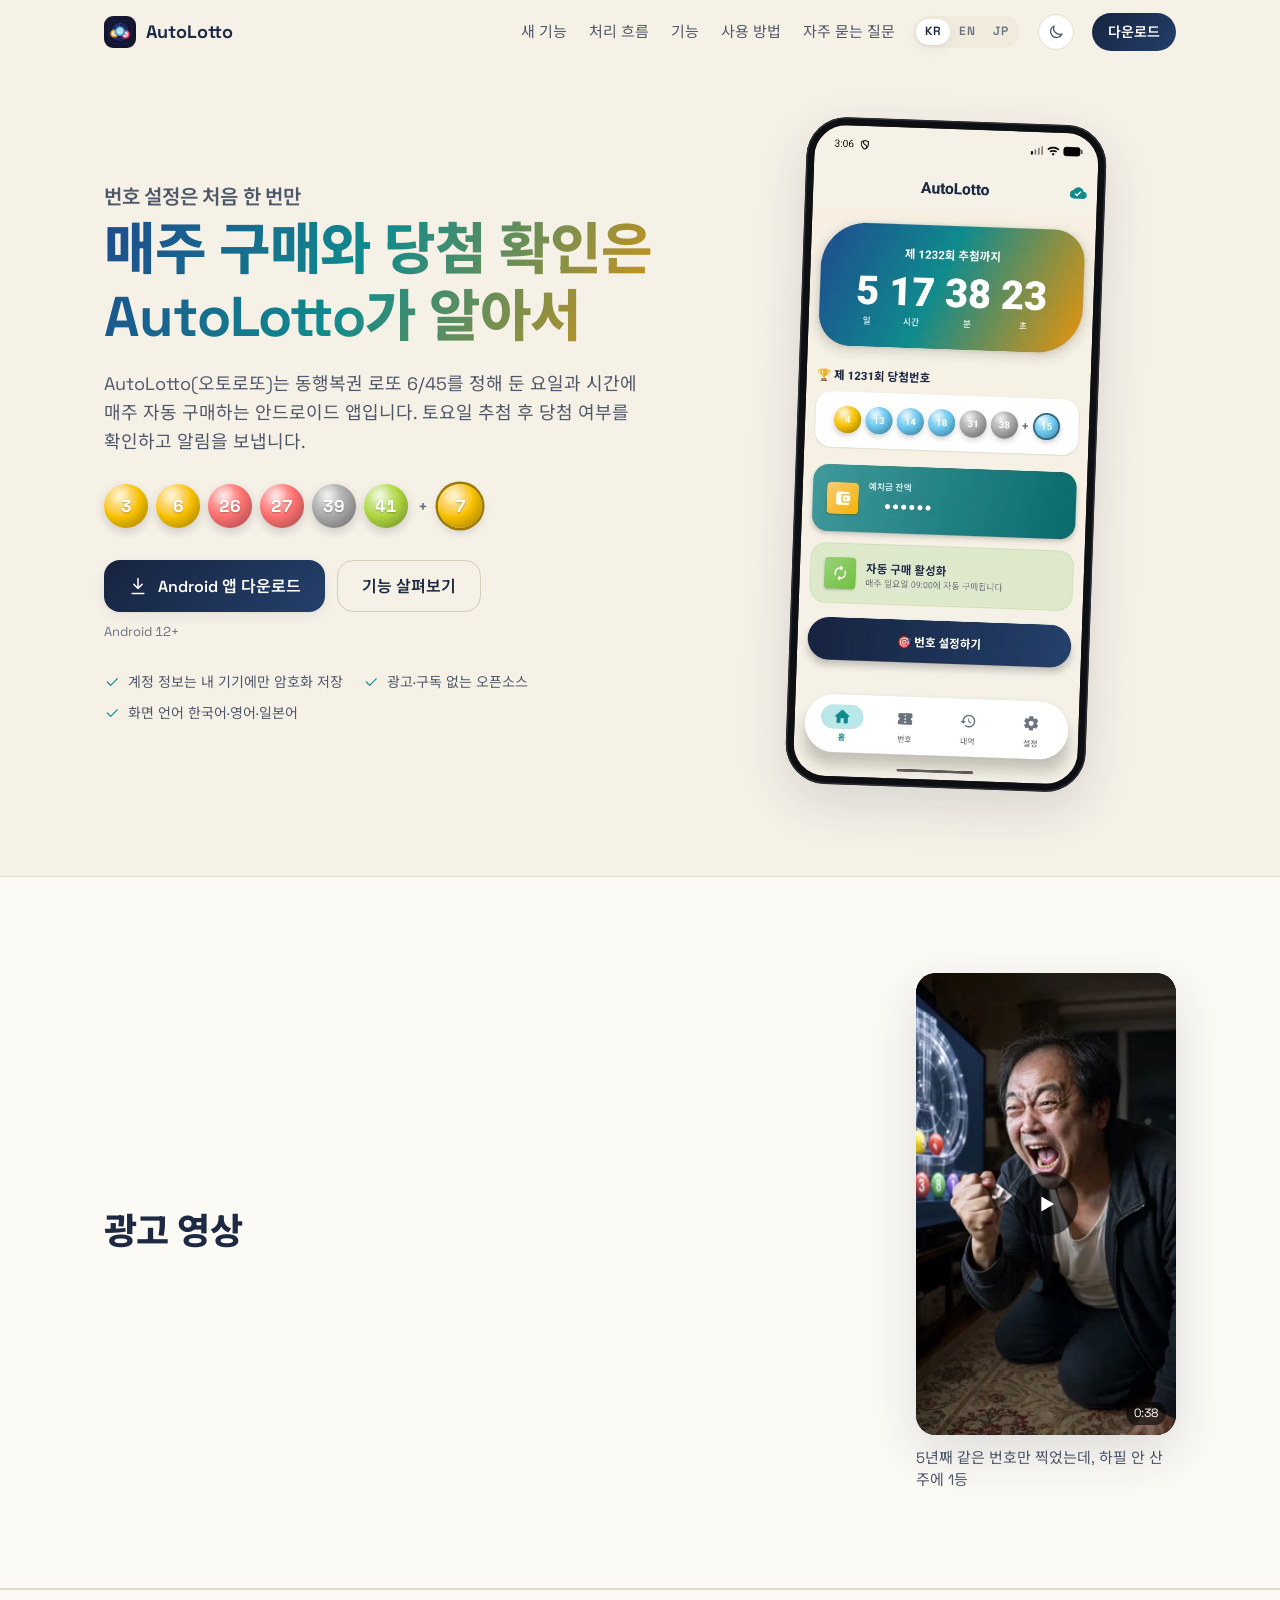
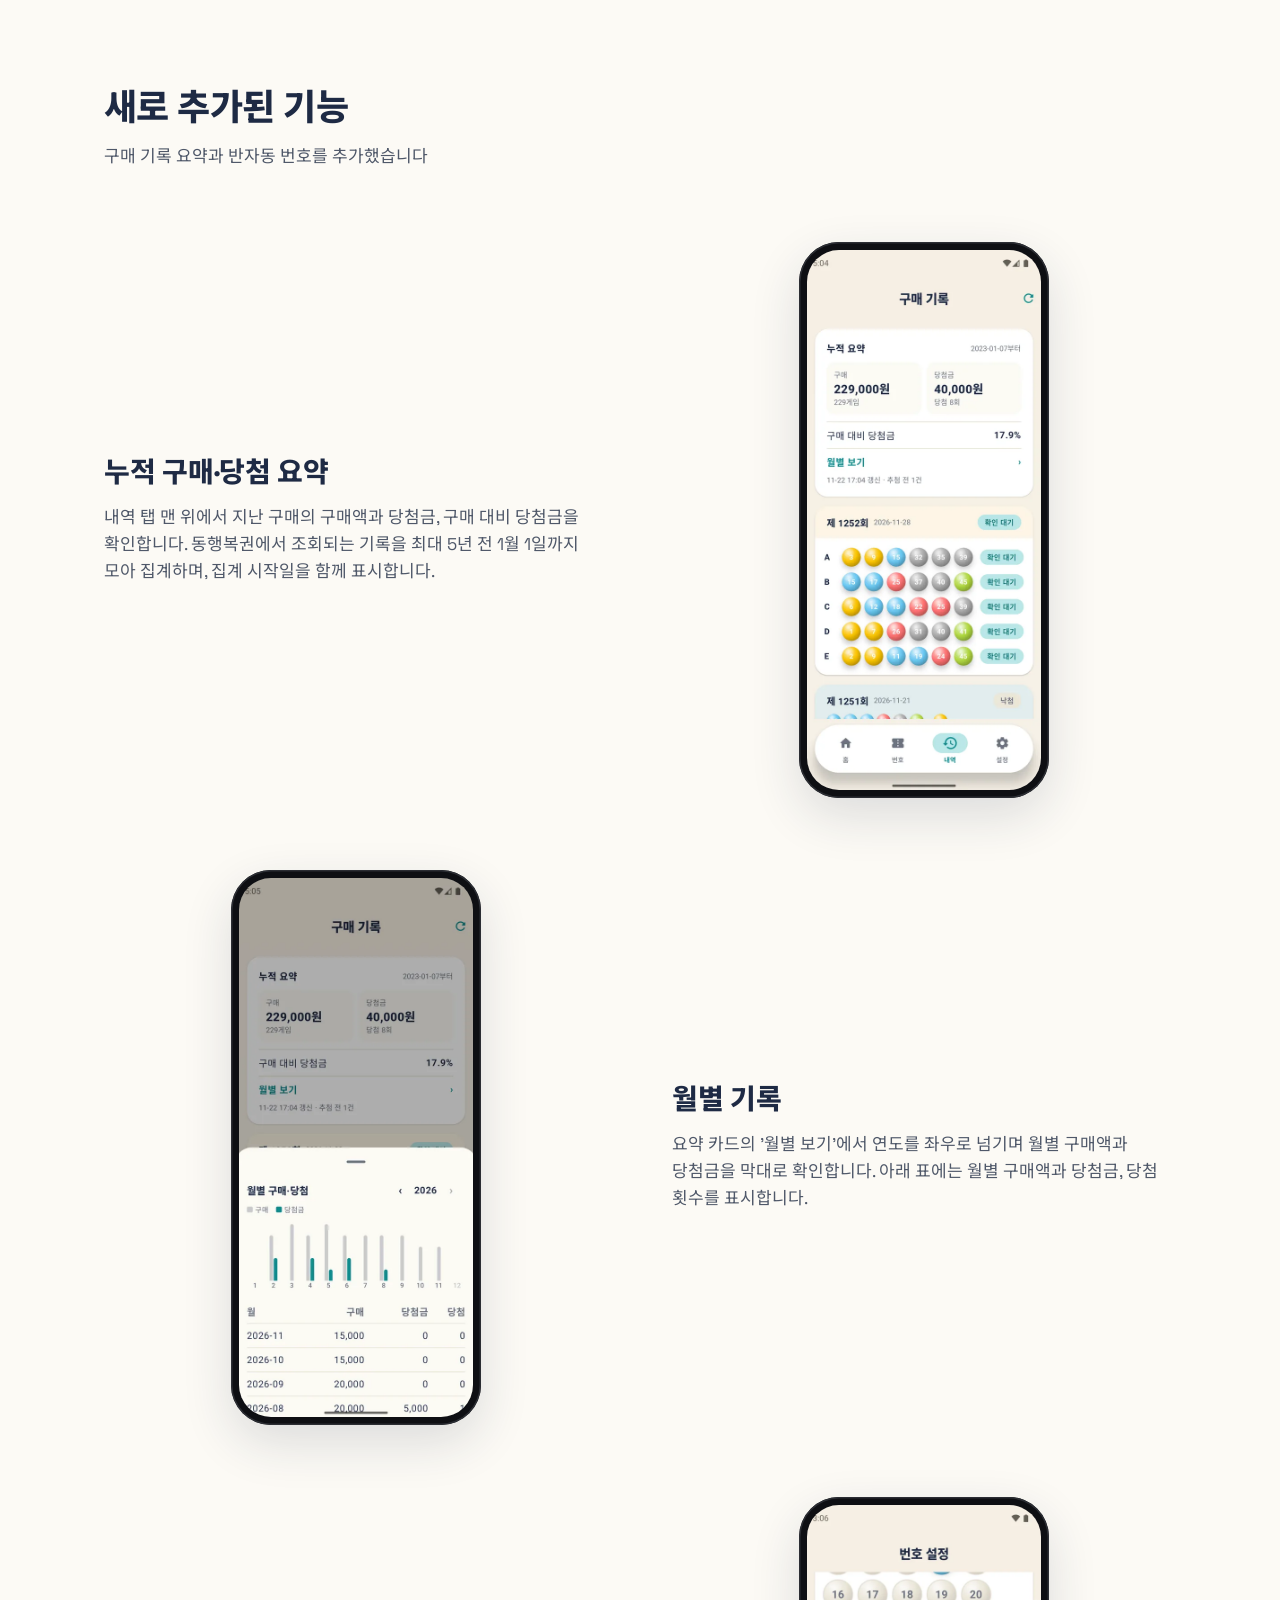
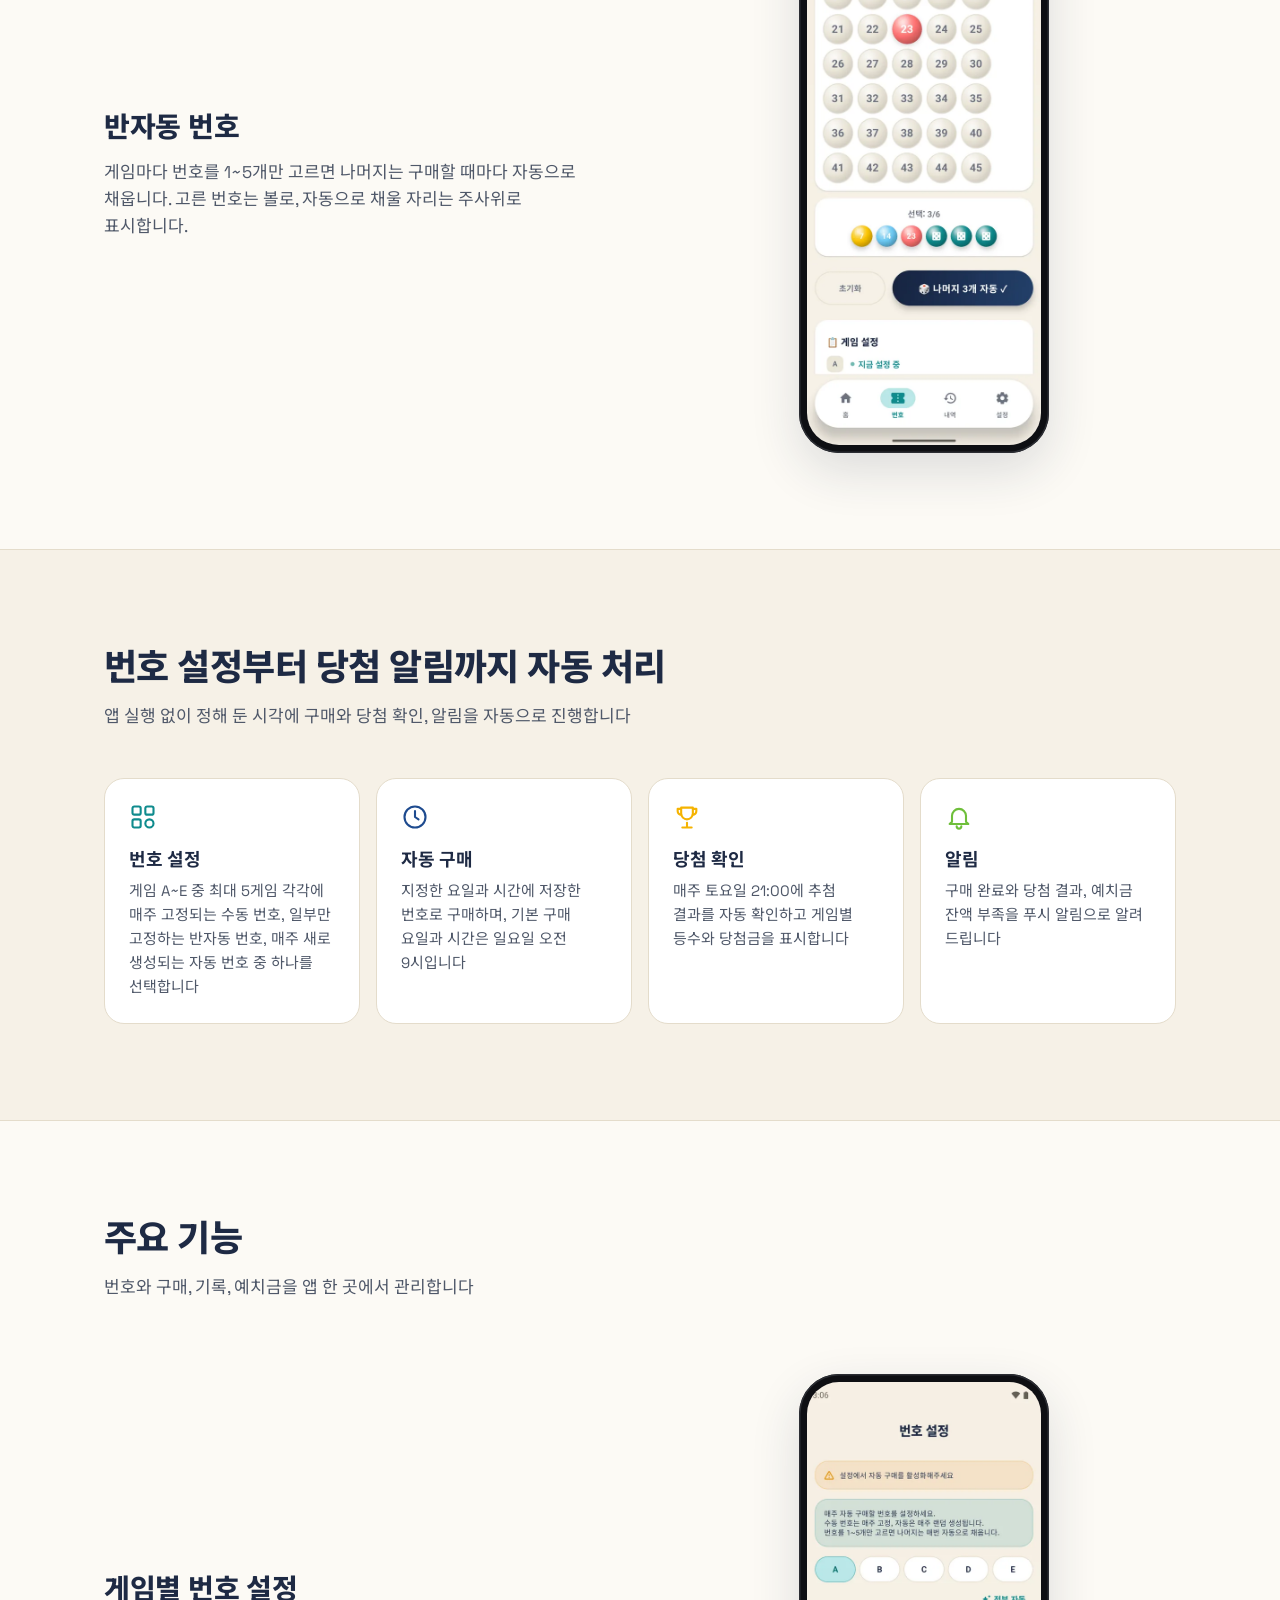
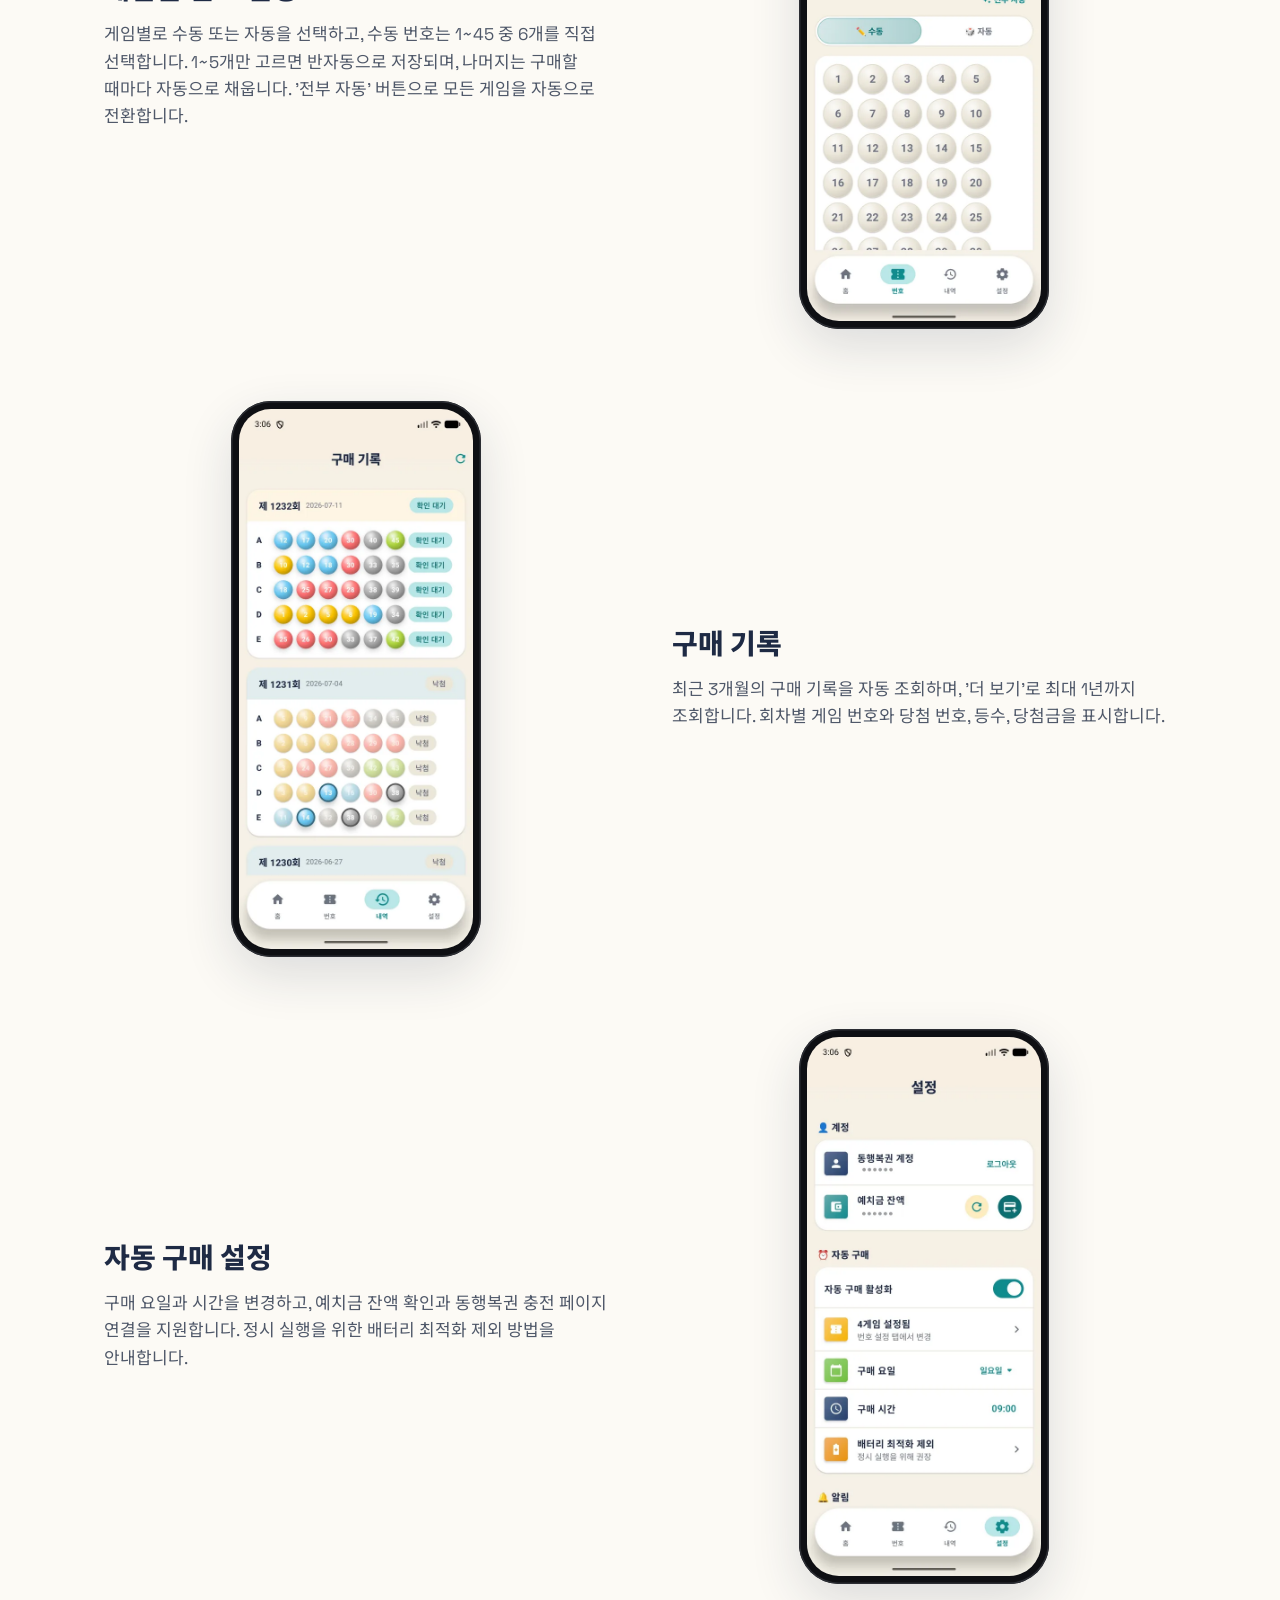
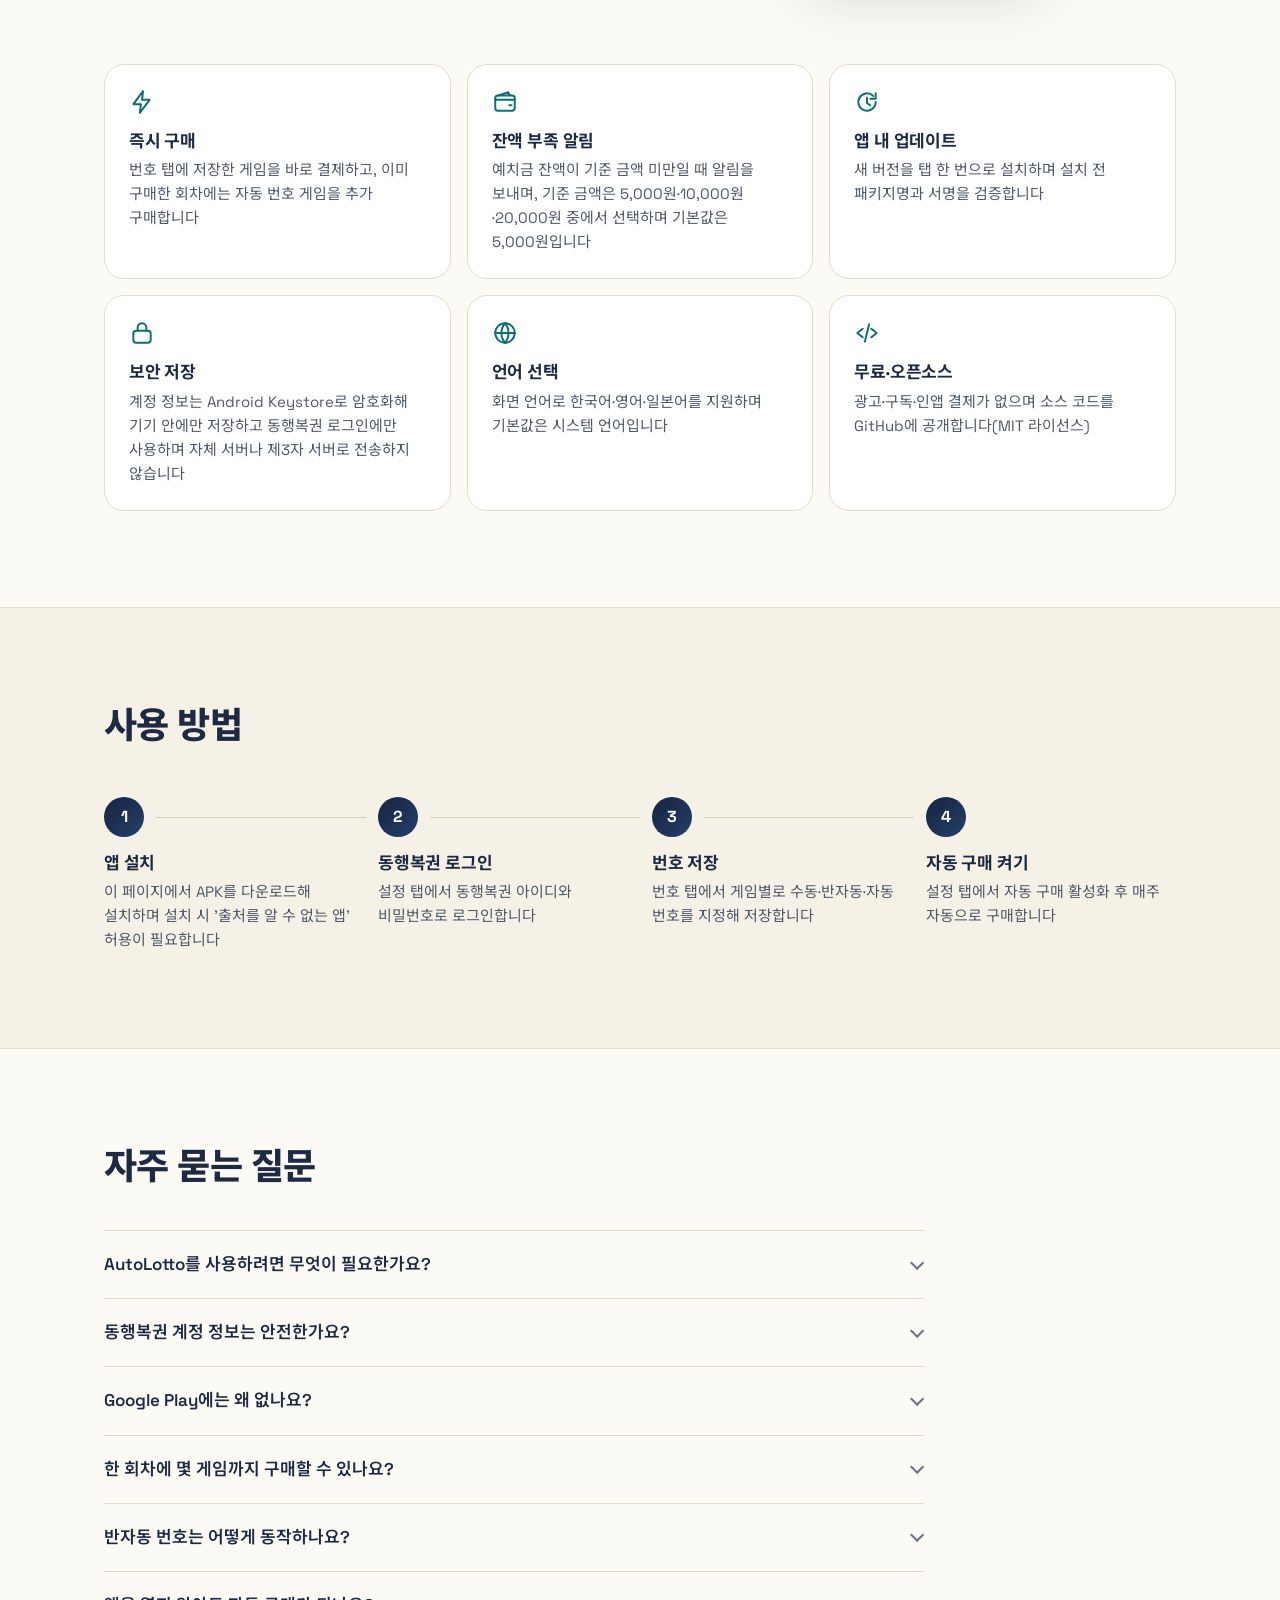
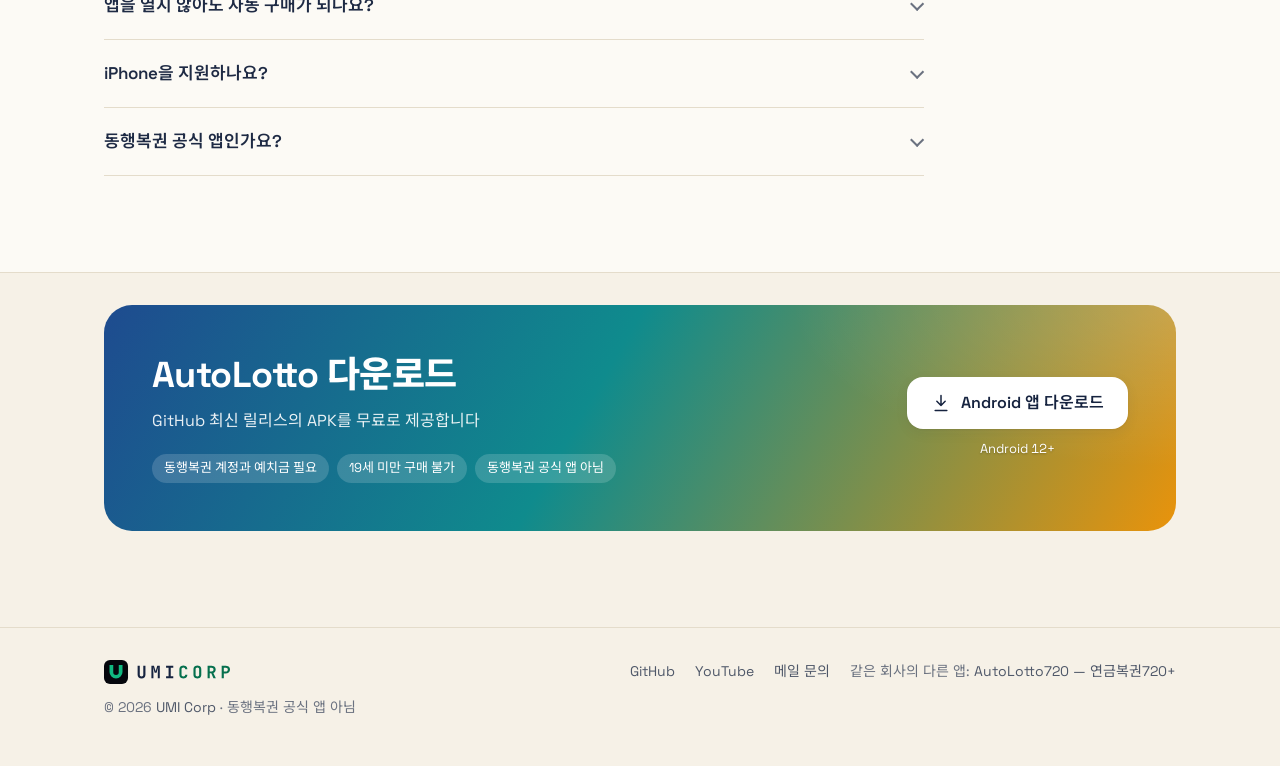
==== commit 16326dc2: "fix(site): 구매 기록 설명을 유지한 회차 목록 스크린샷과 맞춘다 Co-Authored-By: Claude Opus 5.5 <noreply@anthropic.com>" ====
--- a/site/index.html
+++ b/site/index.html
@@ -314,7 +314,7 @@
       <div class="feature rev">
         <div>
           <h3>구매 기록</h3>
-          <p>맨 위의 누적 요약 카드에서 구매액과 당첨금을 확인합니다. 회차별 목록은 최근 3개월의 구매 기록을 자동 조회하며, '더 보기'로 최대 1년까지 조회합니다. 회차별 게임 번호와 당첨 번호, 등수, 당첨금을 표시합니다.</p>
+          <p>최근 3개월의 구매 기록을 자동 조회하며, '더 보기'로 최대 1년까지 조회합니다. 회차별 게임 번호와 당첨 번호, 등수, 당첨금을 표시합니다.</p>
         </div>
         <div class="feature-media"><div class="phone"><img src="assets/shots/history.webp" alt="구매 기록 화면: 회차별 게임 번호와 당첨 여부" width="540" height="1200" loading="lazy" decoding="async"></div></div>
       </div>
